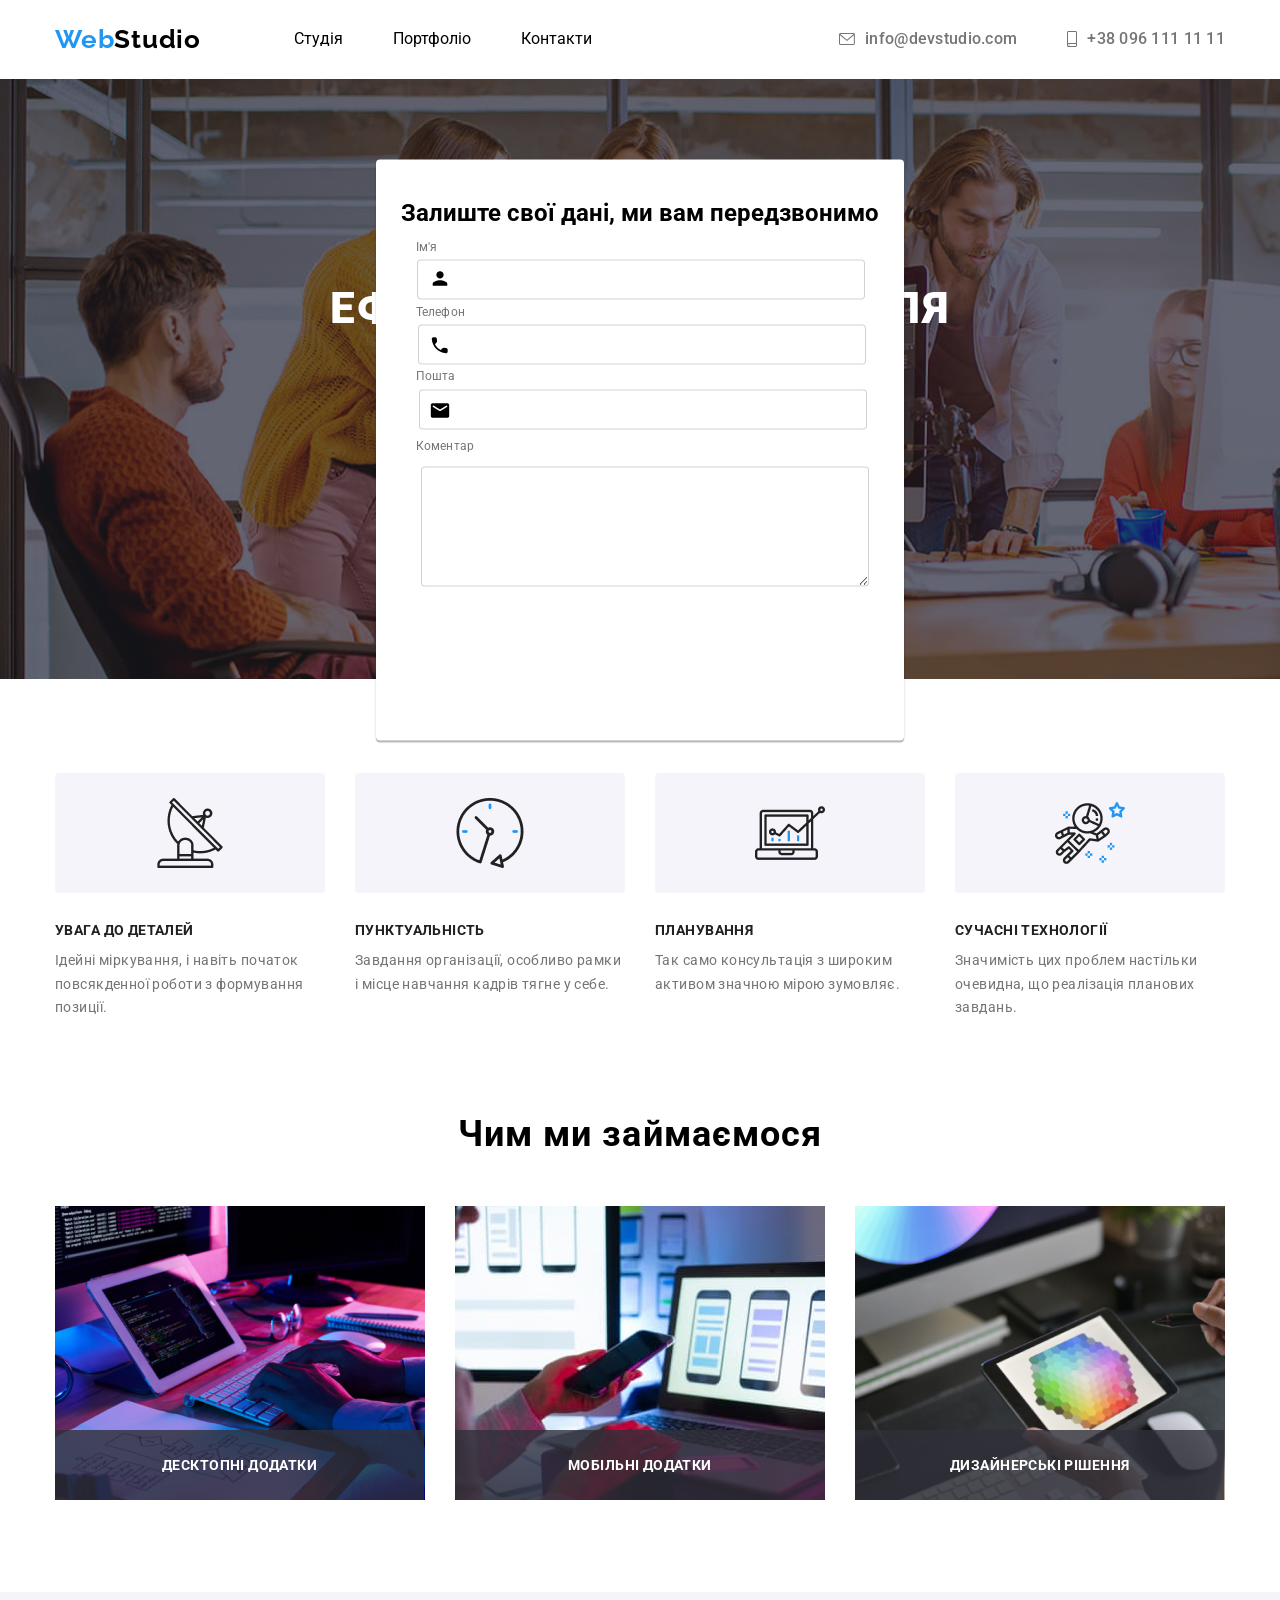
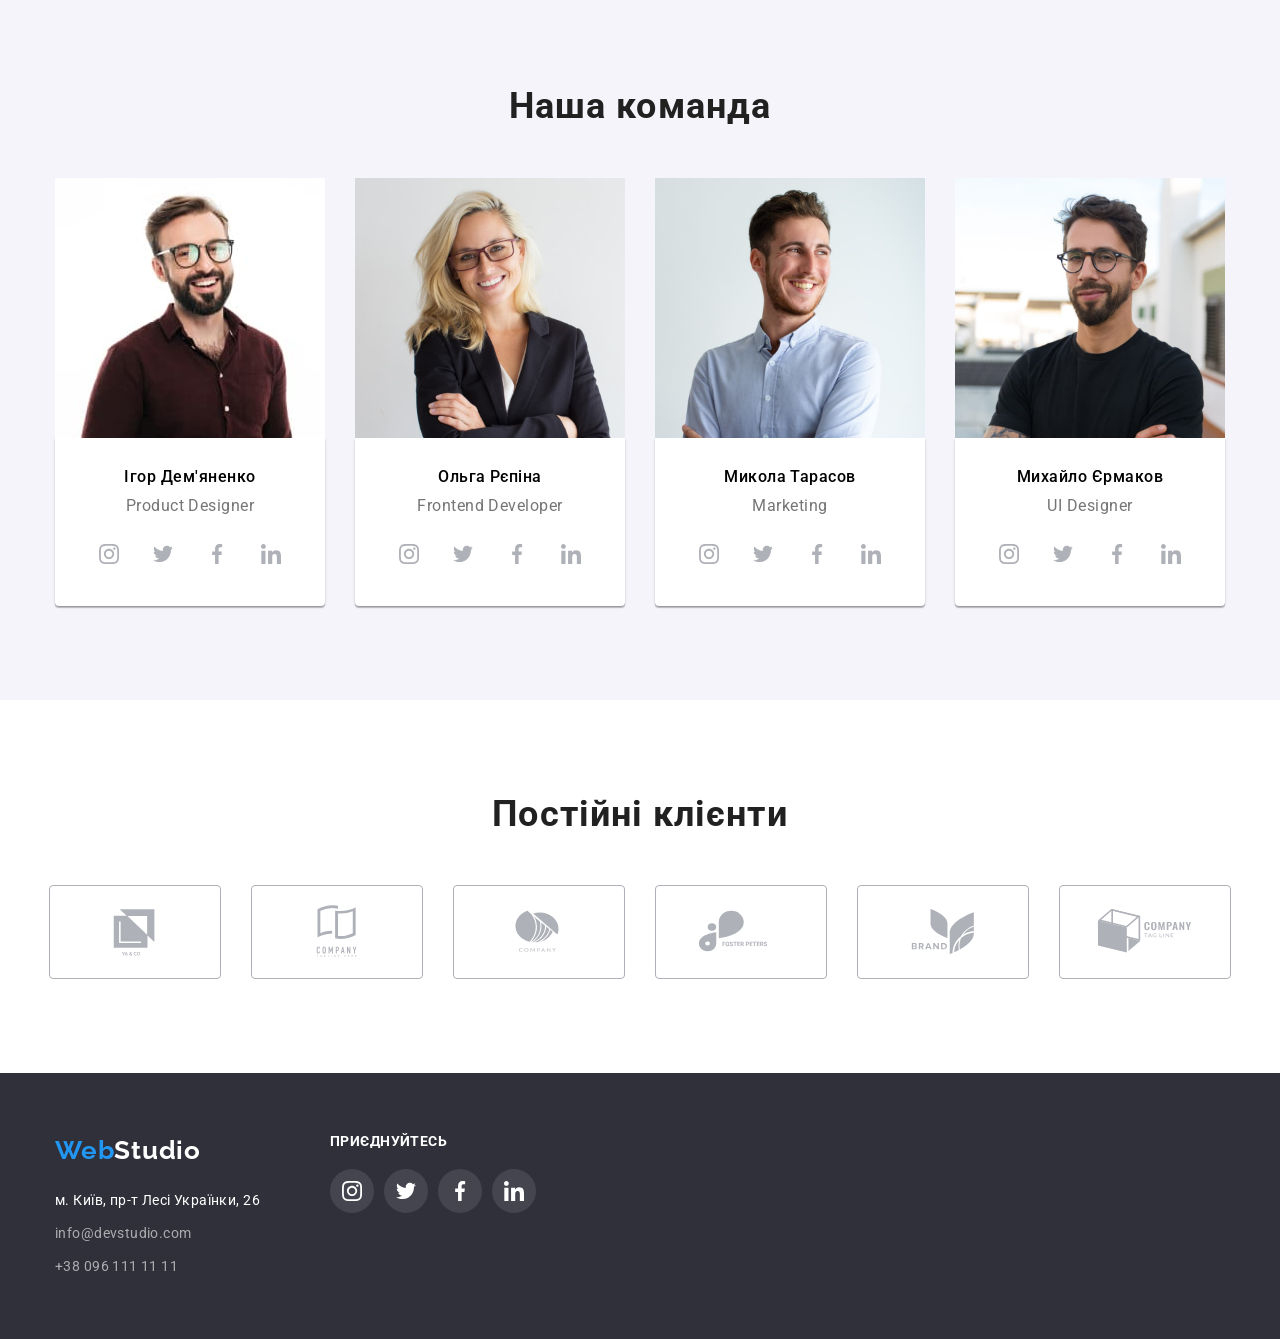
==== index.html @ 0cfa8d3b "321" ====
<!DOCTYPE html>
<html lang="en">
<head>
  <meta charset="UTF-8">
  <meta name="viewport" content="width=device-width, initial-scale=1.0">
  <title>Document</title>
  <link rel="preconnect" href="https://fonts.googleapis.com">
<link rel="preconnect" href="https://fonts.gstatic.com" crossorigin>
<link href="https://fonts.googleapis.com/css2?family=Raleway:ital,wght@0,100..900;1,100..900&family=Roboto:ital,wght@0,100;0,300;0,400;0,500;0,700;0,900;1,100;1,300;1,400;1,500;1,700;1,900&display=swap" rel="stylesheet">
<link rel="stylesheet" href="https://cdnjs.cloudflare.com/ajax/libs/modern-normalize/2.0.0/modern-normalize.min.css" integrity="sha512-4xo8blKMVCiXpTaLzQSLSw3KFOVPWhm/TRtuPVc4WG6kUgjH6J03IBuG7JZPkcWMxJ5huwaBpOpnwYElP/m6wg==" crossorigin="anonymous" referrerpolicy="no-referrer" />
<link rel="stylesheet" href="./css/styles.css">
</head>
<body>
  <header class="header">
    <div class="container box">
    <a href="index.html" class="header-logo"><span class="logo-color">Web</span>Studio</a>
  <nav class="header-nav">
    <ul class="nav-list">
    <li class="nav-item"><a href="./index.html" class="nav-lank">Студія</a></li>
    <li class="nav-item"><a href="pages/portfolio.html" class="nav-lank">Портфоліо</a></li>
   <li class="nav-item"><a href="#" class="nav-lank">Контакти</a></li>
  </ul>
  </nav>
    <ul class="header-list">
      <li class="header-item"><a class="header-link" href ="mailto:info@devstudio.com" target="_blank" ><svg class="header-contact"><use href="./images/symbol-defs.svg#icon-message"></use></svg><span class="header-cont">info@devstudio.com</span></a></li>
      <li class="header-item"><a class="header-link" href="tel:+380961111111" ><svg class="header-contact"><use href="./images/symbol-defs.svg#icon-smartphone"></use></svg><span class="header-cont">+38 096 111 11 11</span></a></li>
    </ul>
  </div>
   </header>
   <main>
    <!-- секция1 -->
    <section class="hero">
      <div class="container">
        <h1 class="hero-title">EФЕКТИВНЕ РІШЕННЯ ДЛЯ ВАШОГО БІЗНЕСУ</h1>
        <button type="button" class="hero-btm">Замовити послугу</button>
      </div>
      </section>
      <!-- секция2 -->
  <section class="advantages">
    <div class="container sem">
    <ul class="advantages-list">
      <li class="advantages-item">
        <h2 class="advantages-title">УВАГА ДО ДЕТАЛЕЙ</h3>
        <p class="advantages-desk">Ідейні міркування, і навіть початок повсякденної роботи з формування позиції.</p>
      </li>
      <li class="advantages-item">
        <h2 class="advantages-title" >ПУНКТУАЛЬНІСТЬ</h3>
        <p class="advantages-desk">Завдання організації, особливо рамки і місце навчання кадрів тягне у себе.</p>
      </li> 
      <li class="advantages-item">
      <h2 class="advantages-title">ПЛАНУВАННЯ</h3>
       <p class="advantages-desk">Так само консультація з широким активом значною мірою зумовляє.</p>
      </li>
      <li class="advantages-item">
        <h2 class="advantages-title">СУЧАСНІ ТЕХНОЛОГІЇ</h3>
        <p class="advantages-desk">Значимість цих проблем настільки очевидна, що реалізація планових завдань.</p>
      </li>
    </ul>
  </div>
  </section>
  <!-- секция3 -->
  <section class="work">
    <div class="container">
        <h2 class="work-tittle">Чим ми займаємося</h2>
        <ul class="work-list">
      <li class="work-item"><img src="images/tablet.jpg" alt="ноутбук" class="work-img" width="370" height="294"><a href="#" class="work-position">Десктопні додатки</a></li>
      <li class="work-item"><img src="images/imgphone.jpg" alt="телефон" class="work-img"  width="370" height="294"><a href="#" class="work-posit">Мобільні додатки</a></li>
      <li class="work-item"><img src="images/painttablet.jpg" alt="планшет" class="work-img" width="370" height="294"><a href="#" class="work-pos">Дизайнерські рішення</a></li>
    </ul>
    <!-- <ul class="work-position-item">
      <li class="work-position">Десктопні додатки</li>
      <li class="work-posit">Мобільні додатки</li>
      <li class="work-pos">Десктопні додатки</li>
    </ul> -->
  </div>
  </section>
  <!-- секция4 -->
  <section class="team">
    <div class="container">
    <h2 class="team-title">Наша команда</h2>
    <ul class="team-list">
    <li class="team-item">
    <img src="./images/imgigor.jpg" alt="igor" class="team-img" />
    <div class="team-box">
    <h3 class="team-caption">Ігор Дем'яненко</h3>
    <p class="team-desk">Product Designer</p>
    <ul class="team-contacts">
      <li><a href="#" class="team-link"><svg class="team-svg"><use href="./images/symbol-defs.svg#icon-instagram"></use></svg></a></li>
      <li><a href="#" class="team-link"><svg class="team-svg"><use href="./images/symbol-defs.svg#icon-twitter"></use></svg></a></li>
      <li><a href="#" class="team-link"><svg class="team-svg"><use href="./images/symbol-defs.svg#icon-facebook"></use></svg></a></li>
      <li><a href="#" class="team-link"><svg class="team-svg"><use href="./images/symbol-defs.svg#icon-insta"></use></svg></a></li>
    </ul>
  </div>
    </li>
    <li class="team-item">
    <img src="./images/imgolga.jpg" alt="olga" class="team-img" />
    <div class="team-box">
    <h3 class="team-caption">Ольга Рєпіна</h3>
    <p class="team-desk">Frontend Developer</p>
    <ul class="team-contacts">
      <li><a href="#" class="team-link"><svg class="team-svg"><use href="./images/symbol-defs.svg#icon-instagram"></use></svg></a></li>
      <li><a href="#" class="team-link"><svg class="team-svg"><use href="./images/symbol-defs.svg#icon-twitter"></use></svg></a></li>
      <li><a href="#" class="team-link"><svg class="team-svg"><use href="./images/symbol-defs.svg#icon-facebook"></use></svg></a></li>
      <li><a href="#" class="team-link"><svg class="team-svg"><use href="./images/symbol-defs.svg#icon-insta"></use></svg></a></li>
    </ul>
  </div>
    </li>
    <li class="team-item">
    <img src="./images/imgmykola.jpg" alt="mykola" class="team-img"/>
    <div class="team-box">
    <h3 class="team-caption">Микола Тарасов</h3>
    <p class="team-desk">Marketing</p>
    <ul class="team-contacts">
      <li><a href="#" class="team-link"><svg class="team-svg"><use href="./images/symbol-defs.svg#icon-instagram"></use></svg></a></li>
      <li><a href="#" class="team-link"><svg class="team-svg"><use href="./images/symbol-defs.svg#icon-twitter"></use></svg></a></li>
      <li><a href="#" class="team-link"><svg class="team-svg"><use href="./images/symbol-defs.svg#icon-facebook"></use></svg></a></li>
      <li><a href="#" class="team-link"><svg class="team-svg"><use href="./images/symbol-defs.svg#icon-insta"></use></svg></a></li>
    </ul>
  </div>
    </li>
    <li class="team-item">
    <img src="./images/imgmykhailo.jpg" alt="mykhailo" class="team-img" />
    <div class="team-box">
    <h3 class="team-caption">Михайло Єрмаков</h3>
    <p class="team-desk">UI Designer</p>
    <ul class="team-contacts">
      <li><a href="#" class="team-link"><svg class="team-svg"><use href="./images/symbol-defs.svg#icon-instagram"></use></svg></a></li>
      <li><a href="#" class="team-link"><svg class="team-svg"><use href="./images/symbol-defs.svg#icon-twitter"></use></svg></a></li>
      <li><a href="#" class="team-link"><svg class="team-svg"><use href="./images/symbol-defs.svg#icon-facebook"></use></svg></a></li>
      <li><a href="#" class="team-link"><svg class="team-svg"><use href="./images/symbol-defs.svg#icon-insta"></use></svg></a></li>
    </ul>
  </div>
    </li>
    </ul>
  </div>
    </section>
    <section>
      <h1 class="ger-tittle">Постійні клієнти</h1>
      <ul class="ger-list">
        <li><a href="#" class="client-link"><svg class="ger-svg"><use href="./images/symbol-defs.svg#icon-kolor"></use></svg></a></li>
        <li><a href="#" class="client-link"><svg class="ger-svg"><use href="./images/symbol-defs.svg#icon-compa"></use></svg></a></li>
        <li><a href="#" class="client-link"><svg class="ger-svg"><use href="./images/symbol-defs.svg#icon-andcomp"></use></svg></a></li>
        <li><a href="#" class="client-link"><svg class="ger-svg"><use href="./images/symbol-defs.svg#icon-foster"></use></svg></a></li>
        <li><a href="#" class="client-link"><svg class="ger-svg"><use href="./images/symbol-defs.svg#icon-brand"></use></svg></a></li>
        <li><a href="#" class="client-link"><svg class="ger-svg"><use href="./images/symbol-defs.svg#icon-company"></use></svg></a></li>
      </ul>
    </section>
    </main>
   <footer class="footer">
    <div class="container footer-box">
      <div>
    <a href="./index.html" class="footer-logo"><span class="footer-color">Web</span>Studio</a> 
    <address class="footer-adress"> 
      <a href="https://maps.app.goo.gl/XQ4xPq9R4A69TqVU6" target="_blank" class="adress-link">м. Київ, пр-т Лесі Українки, 26</a> 
      <ul class="footer-list">
        <li class="footer-item">
          <a href="mailto:info@devstudio.com" class="footer-link">info@devstudio.com</a>
        </li>
        <li class="footer-item"><a href="tel:+380961111111" class="footer-link">+38 096 111 11 11</a></li>
      </ul>
    </address>
    </div>
    <div>
      <h2 class="footer-tittle">приєднуйтесь</h2>
      <ul class="footer-spes">
        <li><a href="#" class="footer-li"><svg class="footer-svg"><use href="./images/symbol-defs.svg#icon-instagram"></use></svg></a></li>
        <li><a href="#" class="footer-li"><svg class="footer-svg"><use href="./images/symbol-defs.svg#icon-twitter"></use></svg></a></li>
        <li><a href="#" class="footer-li"><svg class="footer-svg"><use href="./images/symbol-defs.svg#icon-facebook"></use></svg></a></li>
        <li><a href="#" class="footer-li"><svg class="footer-svg"><use href="./images/symbol-defs.svg#icon-insta"></use></svg></a></li>
      </ul>
    </div>
  </div>
  </footer>
  <div class="backdrop">
<div class="modal">
  <h2 class="modal-title">Залиште свої дані, ми вам передзвонимо</h2>
  <form class="modal-form">
    <div class="modal-box">
      <label class="modal-label">Ім'я
        <input class="modal-input" type="text" required minlength="3" maxlength="20">
      </label>
      <svg class="modal-svg" width="22" height="22"><use href="./images/symbol-defs.svg#icon-person"></use></svg>
      <label class="modal-label-two">Телефон
        <input class="modal-input-two" type="number" required minlength="3" maxlength="20">
      </label>
      <svg class="modal-svg-two" width="22" height="22"><use href="./images/symbol-defs.svg#icon-phone"></use></svg>
      <label class="modal-label-three">Пошта
        <input class="modal-input-three" type="email" required minlength="3" maxlength="20">
      </label>
      <svg class="modal-svg-three" width="22" height="22"><use href="./images/symbol-defs.svg#icon-email"></use></svg>
      <label class="model-label-fort">Коментар
        <textarea name="Коментар" class="model-com"></textarea>
      </label>
    </div>
  </form>
</div>
  </div>
  <script src="./js/modal.js"></script>
</body>
</html>
---- css/styles.css ----
:root {
    --accent-color:#2196F3 ;
    --text-color:#212121;
    --description-color:#757575;
    --main-background-color:#FFF;
    --color-scheme: rgba(255, 255, 255, 0.60);
    --logo-color:#000;
    --footer-bcg:#2F303A;
    --bcgwhite:#F5F4FA;
}

*,
*::after,
*::before {
    box-sizing: border-box;
}

ul {
    list-style: none;
    margin: 0;
    padding: 0;
}

a {
    text-decoration: none;
}


img {
    display: block;
}

h1,h2,h3,p {
    margin: 0;
    padding: 0;
}
 
.box{
    display: flex;
    align-items: center;
}


body {
    font-family:"Roboto" ;
}

.container {
    width: 1200px;
    margin-left: auto;
    margin-right: auto;
    padding-left: 15px;
    padding-right: 15px;
}

.header {
    padding-top: 24px;
    padding-bottom: 25px;
}


.header-logo {
    color:var(--logo-color);
font-family: "Raleway";
font-size: 26px;
font-style: normal;
font-weight: 700;
line-height: normal;
letter-spacing: 0.78px;
margin-right: 93px;
}

.header {
    background-color: var(--main-background-color);
}

.logo-color {
    color:var(--accent-color);

    font-family: "Raleway";
    font-size: 26px;
    font-weight: 700;
    line-height: normal;
    letter-spacing: 0.78px;
}


.nav-link {
    color:var(--text-color);
    font-size: 14px;
    font-weight: 500;
    line-height: 1.14;
    letter-spacing: 0.28px; 
}
.header-number {
    color: var(--description-color);
}

.header-list {
    display: flex;
    gap: 50px;
    align-items: center;
}

.header-link {
    gap: 10px;
    display: flex;
    align-items: center;
}

.header-link:hover {
    .header-contact {
        fill: var(--accent-color);
    }
    .header-cont {
        color: var(--accent-color);
    }
}


.header-contact {
    fill: var(--description-color);
    width: 16px;
    height: 12px;
}

.header-item:nth-child(2) .header-contact {
    width: 10px;
    height: 16px;
}

.header-nav {
    margin-right: auto;
}

.header-cont {
color: var(--description-color);
font-style: 14px;
font-weight: 500;
line-height: 1.14px;
letter-spacing: 0.28px;
}

.header-cont:hover {
    fill: #2196F3;
    
}




.nav-lank:hover {
    color: var(--accent-color);
    }


    .hero {
        padding-top: 200px;
        padding-bottom: 200px;
        text-align: center;
         background-image: linear-gradient( rgba(47, 48, 58, 0.40), rgba(47, 48, 58, 0.40)), url(../images/fons.jpg.jpg);
         background-repeat: no-repeat;
         background-size: cover;
      }

.hero-title {
    color:var(--main-background-color);
font-size: 44px;
font-weight: 900;
line-height: 1.36; /* 136.364% */
letter-spacing: 2.64px;
text-transform: uppercase;
width: 644px;
margin-bottom: 30px;
margin-left: auto;
margin-right: auto;
}


.hero-btm {
color:var(--main-background-color);
font-size: 16px;
font-weight: 700;
line-height: 30px; /* 187.5% */
letter-spacing: 0.96px;
flex-shrink: 0;
border-radius: 6px;
background: var(--accent-color);
box-shadow: 0px 4px 4px 0px rgba(0, 0, 0, 0.15);
margin-left: auto;
margin-right: auto;
padding-left: 32px;
padding-top: 10px;
padding-bottom: 10px;
padding-right: 32px;
border: none;
}


.advantages {
    padding-top: 94px;
}

.advantages-item::before {
    content:"" ;
    display: block;
    width: 270px;
    height: 120px;
    border-radius: 4px;
    background-color: var(--bcgwhite);
    background-image: url(../images/vector.png);
    background-repeat: no-repeat;
    background-position: center;
    margin-bottom: 30px;
}

.advantages-item:nth-child(2)::before {
    background-image: url(../images/clock.png);
}

.advantages-item:nth-child(3)::before {
    background-image: url(../images/diagram.png);
}

.advantages-item:nth-child(4)::before {
background-image: url(../images/astronaut.png);
}

.advantages-list {
    display: flex;
    gap: 30px;
}

.nav-list {
    display: flex;
    gap: 50px;
}

.nav-lank {
    color: var(--logo-color);
}

.advantages-title {
    color:var(--text-color);
font-size: 14px;
font-weight: 700;
line-height: 1.14;
letter-spacing: 0.42px;
text-transform: uppercase;
}

.advantages-desk {
    color:var(--description-color);
font-size: 14px;
font-weight: 400;
line-height: 1.71; 
letter-spacing: 0.42px;
margin-top: 10px;
}

.work {
    background-color: var(--main-background-color);
    padding-top: 94px;
    padding-bottom: 92px;
}




.work-position {
background-image: url(../images/bckg.png);
color: #FFF;
text-align: center;
font-size: 14px;
font-weight: 700;
line-height: normal;
letter-spacing: 0.42px;
text-transform: uppercase;
position: absolute;
padding: 27px 107px;
top: 1430px;
}


.work-posit {
background-image: url(../images/bckg.png);
color: #FFF;
text-align: center;
font-size: 14px;
font-weight: 700;
line-height: normal;
letter-spacing: 0.42px;
text-transform: uppercase;
position: absolute;
padding: 27px 113px;
top: 1430px;
}

.work-pos {
background-image: url(../images/bckg.png);
color: #FFF;
text-align: center;
font-size: 14px;
font-weight: 700;
line-height: normal;
letter-spacing: 0.42px;
text-transform: uppercase;
position: absolute;
padding: 27px 95px;
top: 1430px;
}


.work-list {
    display: flex;
    gap: 30px;
}

.work-tittle {
    color: var(--logo-color);
text-align: center;
font-size: 36px;
font-weight: 700;
line-height: 1.16;
letter-spacing: 1.08px;
margin-bottom: 50px;
}

.team {
    background-color: var(--bcgwhite);
    padding-top: 94px;
    padding-bottom: 94px;
}

.team-list {
    display: flex;
    gap: 30px;
}

.team-title {
    color:var(--text-color);
text-align: center;
font-size: 36px;
font-weight: 700;
line-height: 1.16;
letter-spacing: 1.08px;
margin-bottom: 50px;
}

.team-box {
    padding-top: 30px;
    padding-bottom: 30px;
    background-color: var(--main-background-color);
    border-radius: 0px 0px 4px 4px;
    box-shadow: 0px 1px 3px 0px rgba(0, 0, 0, 0.12), 0px 1px 1px 0px rgba(0, 0, 0, 0.14), 0px 2px 1px 0px rgba(0, 0, 0, 0.20);
}

.team-img {
    width: 270px;
}

.team-caption {
    color: var(--logo-color);
text-align: center;
font-size: 16px;
font-weight: 500;
line-height: 1.18;
letter-spacing: 0.48px;
margin-bottom: 10px;
}

.team-desk {
    color: var(--description-color);
text-align: center;
font-size: 16px;
font-weight: 400;
line-height: 1.18;
letter-spacing: 0.48px;
}


.team-svg {
    width: 20px;
    height: 20px;
    fill: 
    #AFB1B8;
}



.team-contacts {
    justify-content: center;
    display: flex;
    gap: 10px;
  margin-top: 16px;
}

.team-link:hover {
    background-color: var(--accent-color);
    .team-svg {
        fill: var(--main-background-color);
    }
}

.team-link {
    width: 44px;
    height: 44px;
    padding: 12px;
    border-radius: 50%;
    display: flex;
    justify-content: center;
    align-items: center;
}



.ger-tittle {
    color: #212121;
text-align: center;
font-size: 36px;
font-weight: 700;
letter-spacing: 1.08px;
margin-top: 94px;
}


.ger-svg {
width: 106px;
height: 60px;
fill: 
#AFB1B8;
}

.client-link {
    padding: 16px 32px;
    border-radius: 4px;
    border: 1px solid #AFB1B8;
    display: flex;
    justify-content: center;
    align-items: center;
}

.client-link:hover {
    border-color: var(--accent-color);
    .ger-svg {
        fill: var(--accent-color);
    }
}

.ger-list {
    display: flex;
    justify-content: center;
    gap: 30px;
    margin-bottom: 94px;
    margin-top: 50px;
}



.footer {
    background-color: var(--footer-bcg);
    padding-top: 60px;
    padding-bottom: 60px;
}

.footer-list {
    margin-top: 9px;
    display: flex;
    flex-direction: column;
    gap: 9px;
}

.footer-logo {
    color:var(--main-background-color);
    font-family: "Raleway";
    font-size: 26px;
    font-weight: 700;
    line-height: 1.38;
    letter-spacing: 0.78px;
}
.footer-color {
    color: var(--accent-color);
font-family: "Raleway";
font-size: 26px;
font-weight: 700;
line-height: 1.38;
letter-spacing: 0.78px;
}

.footer-adress {
    margin-top: 20px;
    font-style: normal;
}

.adress-link {
    color:var(--main-background-color);
font-size: 14px;
font-weight: 400;
line-height: 1.71; /* 171.429% */
letter-spacing: 0.42px;
}


.footer-link {
    color: var(--color-scheme);
font-size: 14px;
font-weight: 400;
line-height: 1.71; /* 171.429% */
letter-spacing: 0.42px;
}

.footer-box {
    display: flex;
    gap: 70px;
}


.footer-tittle {
    color: #FFF;
    font-size: 14px;
    font-weight: 700;
    line-height: normal;
    letter-spacing: 0.42px;
    text-transform: uppercase;
    }
    
    .footer-spes {
        display: flex;
        gap: 10px;
        margin-top: 20px;
    }
    
    .footer-li {
        padding: 12px;
        background-color: rgba(255, 255, 255, 0.10);
        border-radius: 50%;
        justify-content: center;
        display: flex;
        align-items: center;
    }
    
    .footer-li:hover {
        background-color: var(--accent-color);
    }
    
    .footer-svg {
    width: 20px;
    height: 20px;
    fill: var(--main-background-color);
    }


.backdrop {
position: fixed;
  top: 0;
  left: 0;
  width: 100%;
  height: 100%;
}

.modal {
width: 528px;
height: 581px;
border-radius: 4px;
background: #FFF;
box-shadow: 0px 1px 3px 0px rgba(0, 0, 0, 0.12), 0px 1px 1px 0px rgba(0, 0, 0, 0.14), 0px 2px 1px 0px rgba(0, 0, 0, 0.20);
position: absolute;
  top: 50%;
  left: 50%;
  transform: translate(-50%, -50%);
}

.modal-title {
    margin-top: 40px;
    text-align: center;
}

.modal-label {
color: #757575;
font-size: 12px;
font-style: normal;
font-weight: 400;
line-height: normal;
letter-spacing: 0.12px;
display: flex;
padding-top: 12px;
padding-left: 40px;
}

.modal-input {
border-radius: 4px;
border: 1px solid rgba(33, 33, 33, 0.20);
width: 448px;
height: 40px;
position: relative;
top: 20px;
right: 20px;
padding-left: 42px;
}

.modal-svg {
    position: absolute;
    left: 53px;
    top: 108px;
}

.modal-label-two {
    color: #757575;
    font-size: 12px;
    font-style: normal;
    font-weight: 400;
    line-height: normal;
    letter-spacing: 0.12px;
    display: flex;
    padding-top: 25px;
    padding-left: 40px;
    }

    .modal-input-two {
        border-radius: 4px;
        border: 1px solid rgba(33, 33, 33, 0.20);
        width: 448px;
        height: 40px;
        position: absolute;
        top: 165px;
        right: 38px;
        padding-left: 40px;
        }

        .modal-svg-two {
            position: absolute;
            left: 53px;
            top: 175px;
        }


        .modal-label-three {
            color: #757575;
            font-size: 12px;
            font-style: normal;
            font-weight: 400;
            line-height: normal;
            letter-spacing: 0.12px;
            display: flex;
            padding-top: 50px;
            padding-left: 40px;
            }
        
            .modal-input-three {
                border-radius: 4px;
                border: 1px solid rgba(33, 33, 33, 0.20);
                width: 448px;
                height: 40px;
                position: absolute;
                top: 230px;
                right: 37px;
                padding-left: 40px;
                }
        
                .modal-svg-three {
                    position: absolute;
                    left: 53px;
                    top: 240px;
                }

                .model-label-fort {
                    color: #757575;
                    font-size: 12px;
                    font-weight: 400;
                    line-height: normal;
                    letter-spacing: 0.12px;
                    position: absolute;
                    top: 279px;
                    left: 40px;
                }

                .model-com {
                    border-radius: 4px;
                     border: 1px solid rgba(33, 33, 33, 0.20);
                     width: 448px;
                     height: 120px;
                     position: absolute;
                     left: 5px;
                     top: 28px;
                }
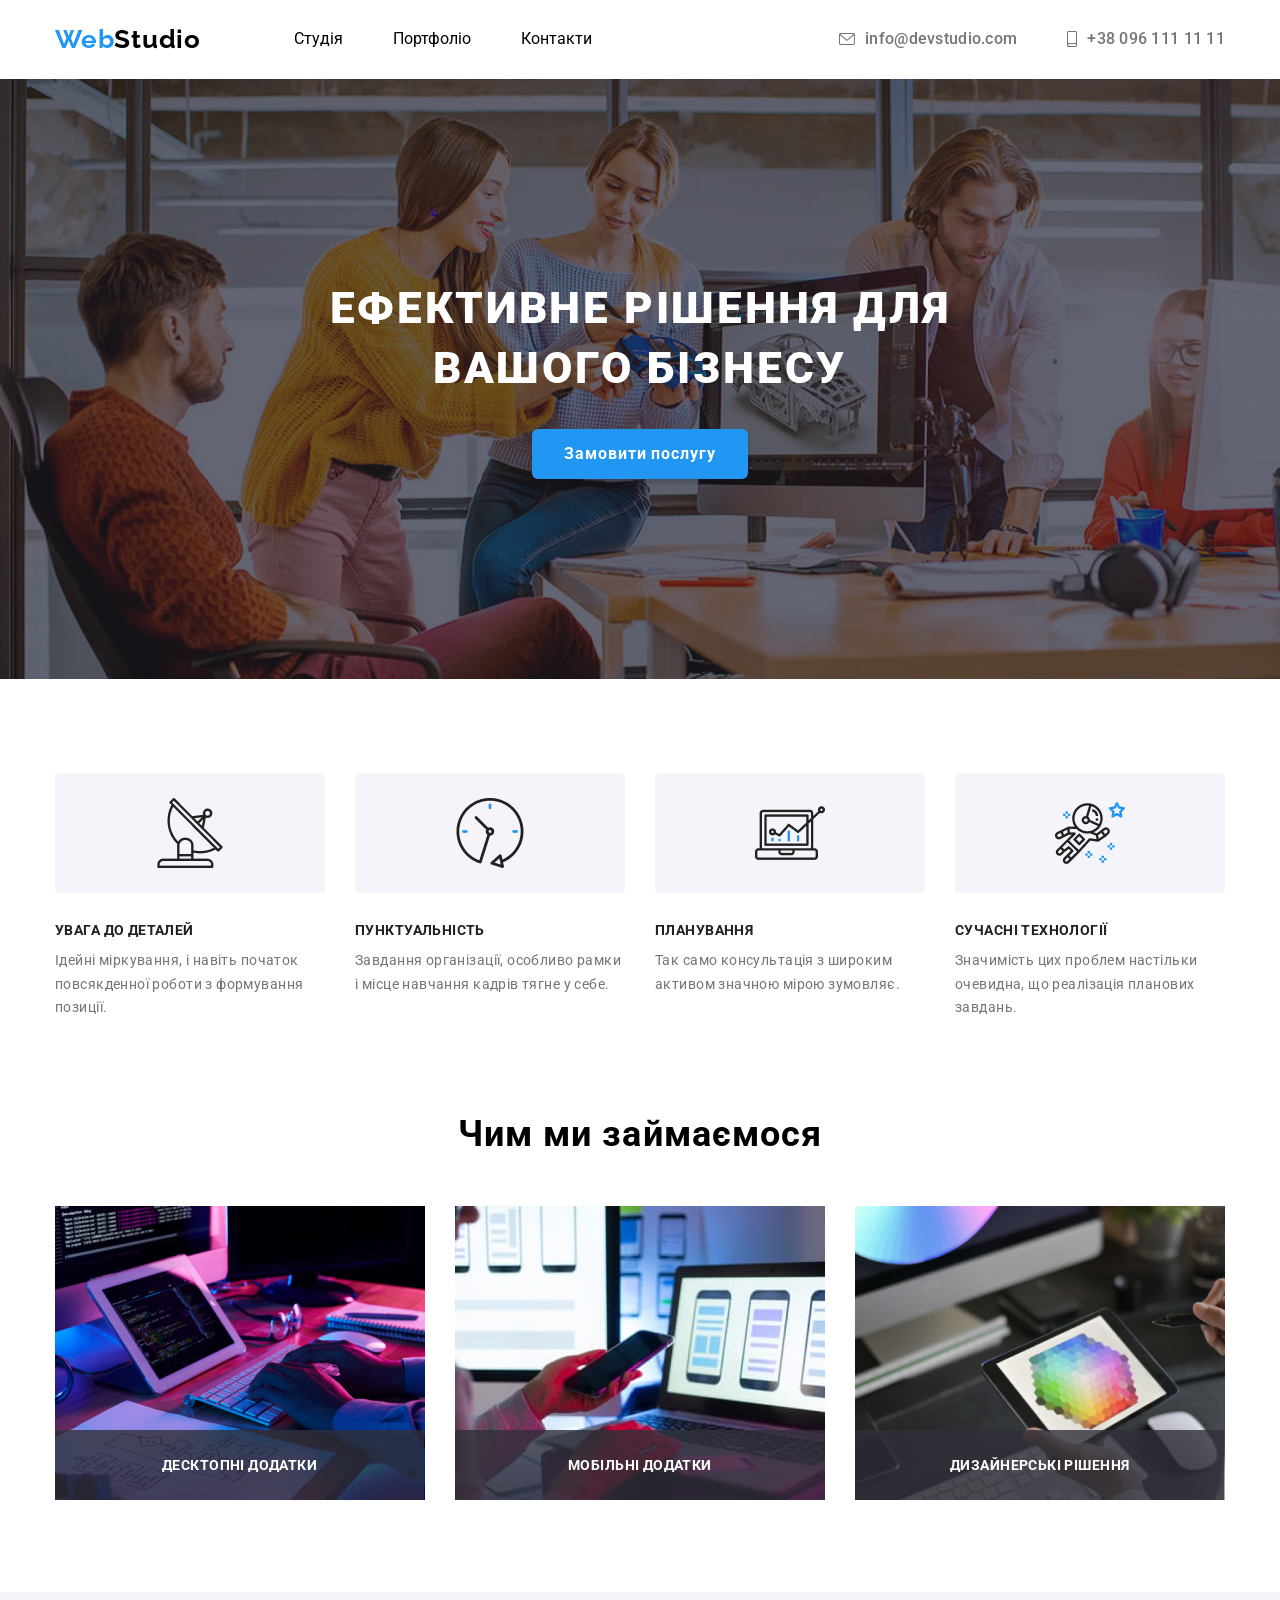
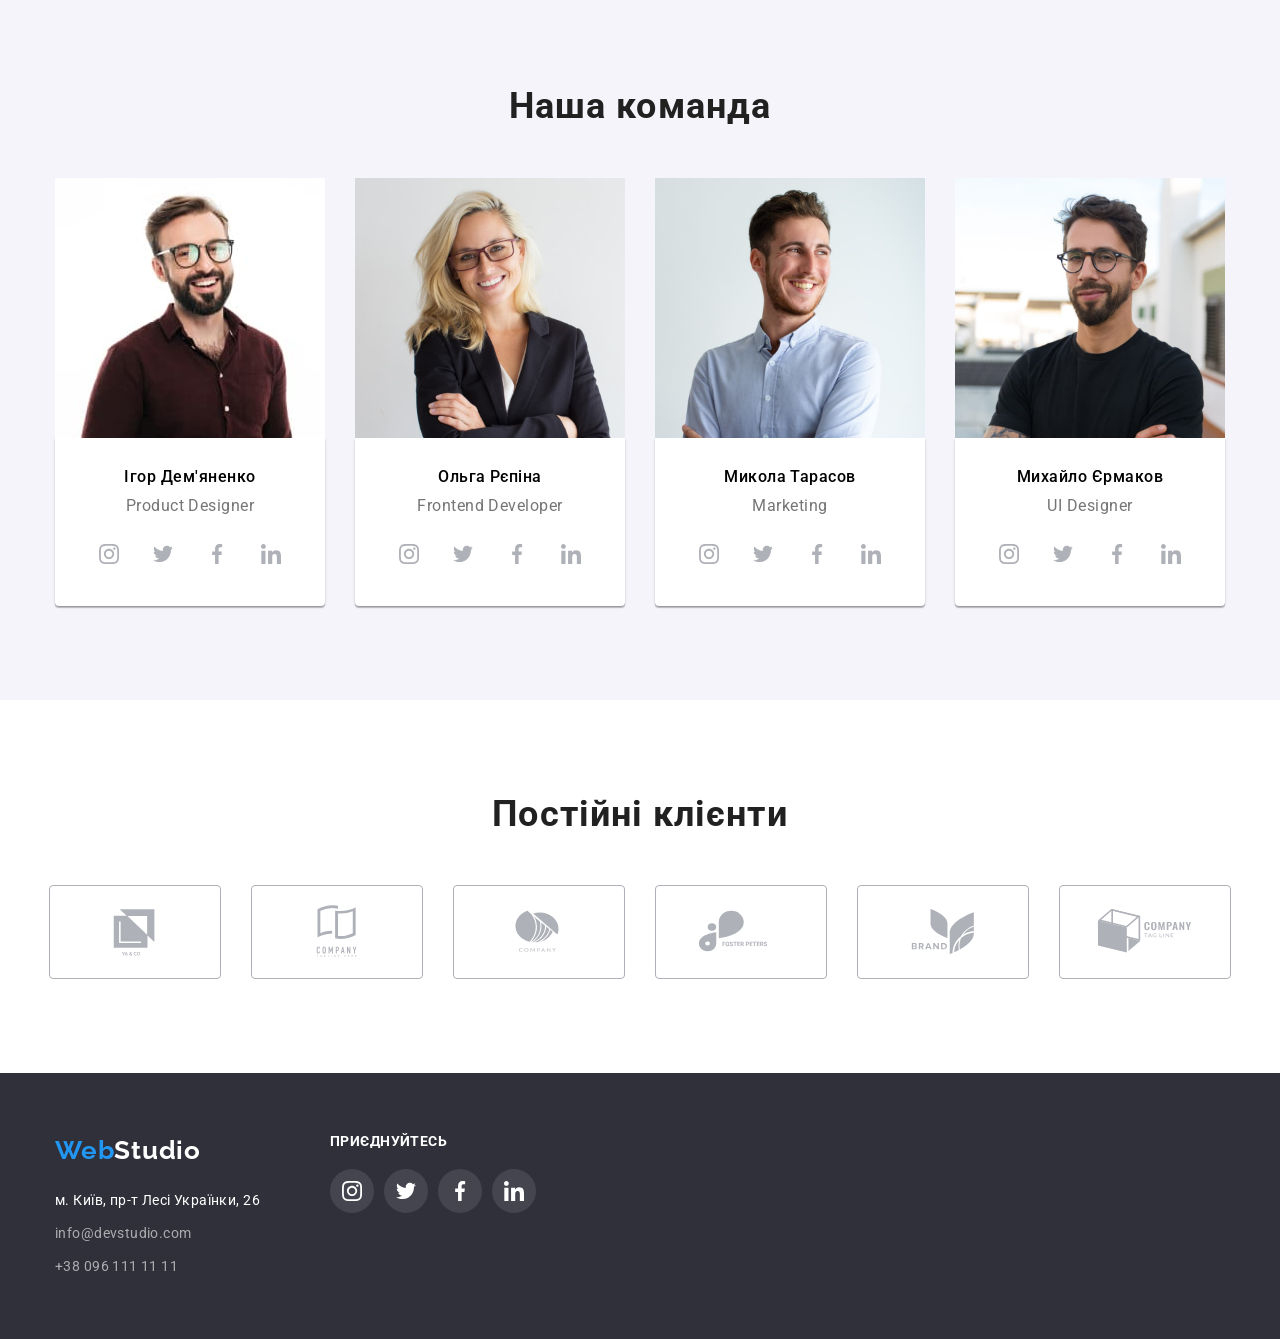
==== commit 0aa56d4b: "321" ====
--- a/index.html
+++ b/index.html
@@ -171,7 +171,7 @@
     </div>
   </div>
   </footer>
-  <div class="backdrop">
+  <!-- <div class="backdrop">
 <div class="modal">
   <h2 class="modal-title">Залиште свої дані, ми вам передзвонимо</h2>
   <form class="modal-form">
@@ -195,6 +195,6 @@
   </form>
 </div>
   </div>
-  <script src="./js/modal.js"></script>
+  <script src="./js/modal.js"></script> -->
 </body>
 </html>
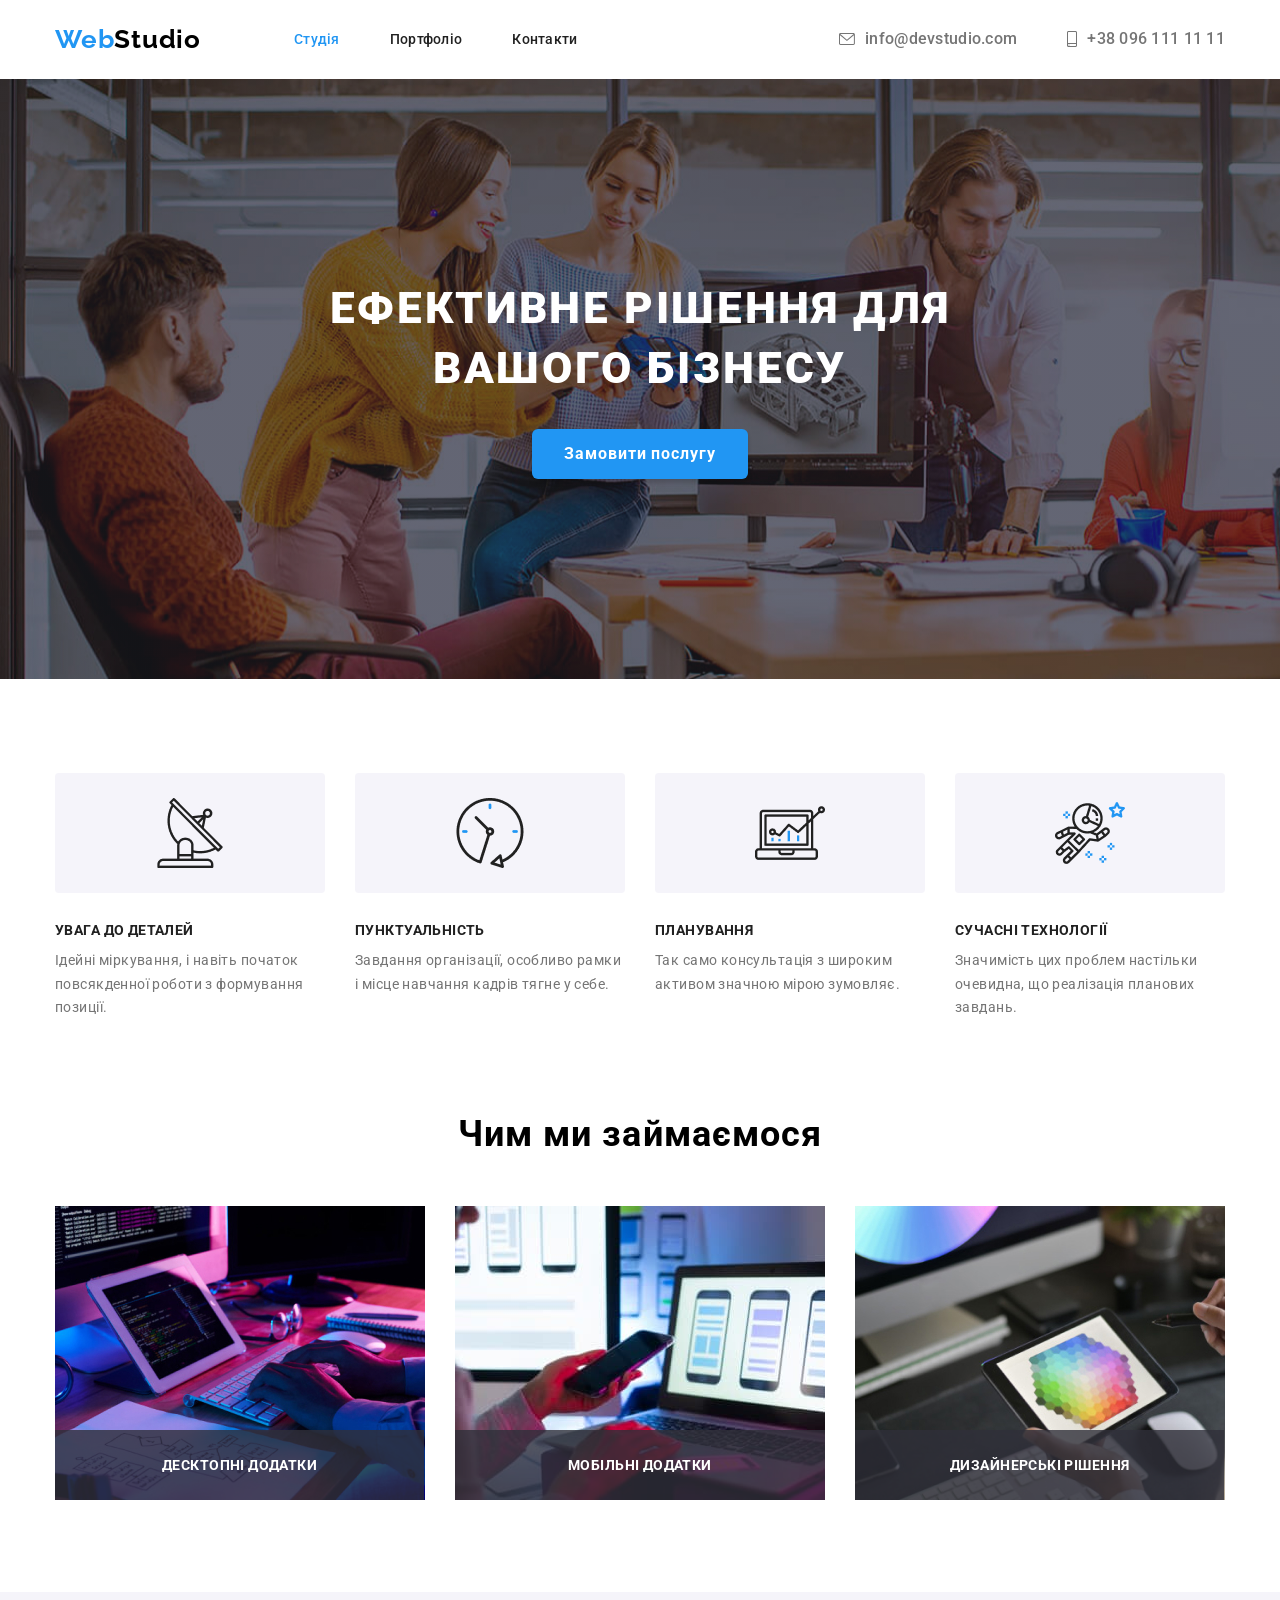
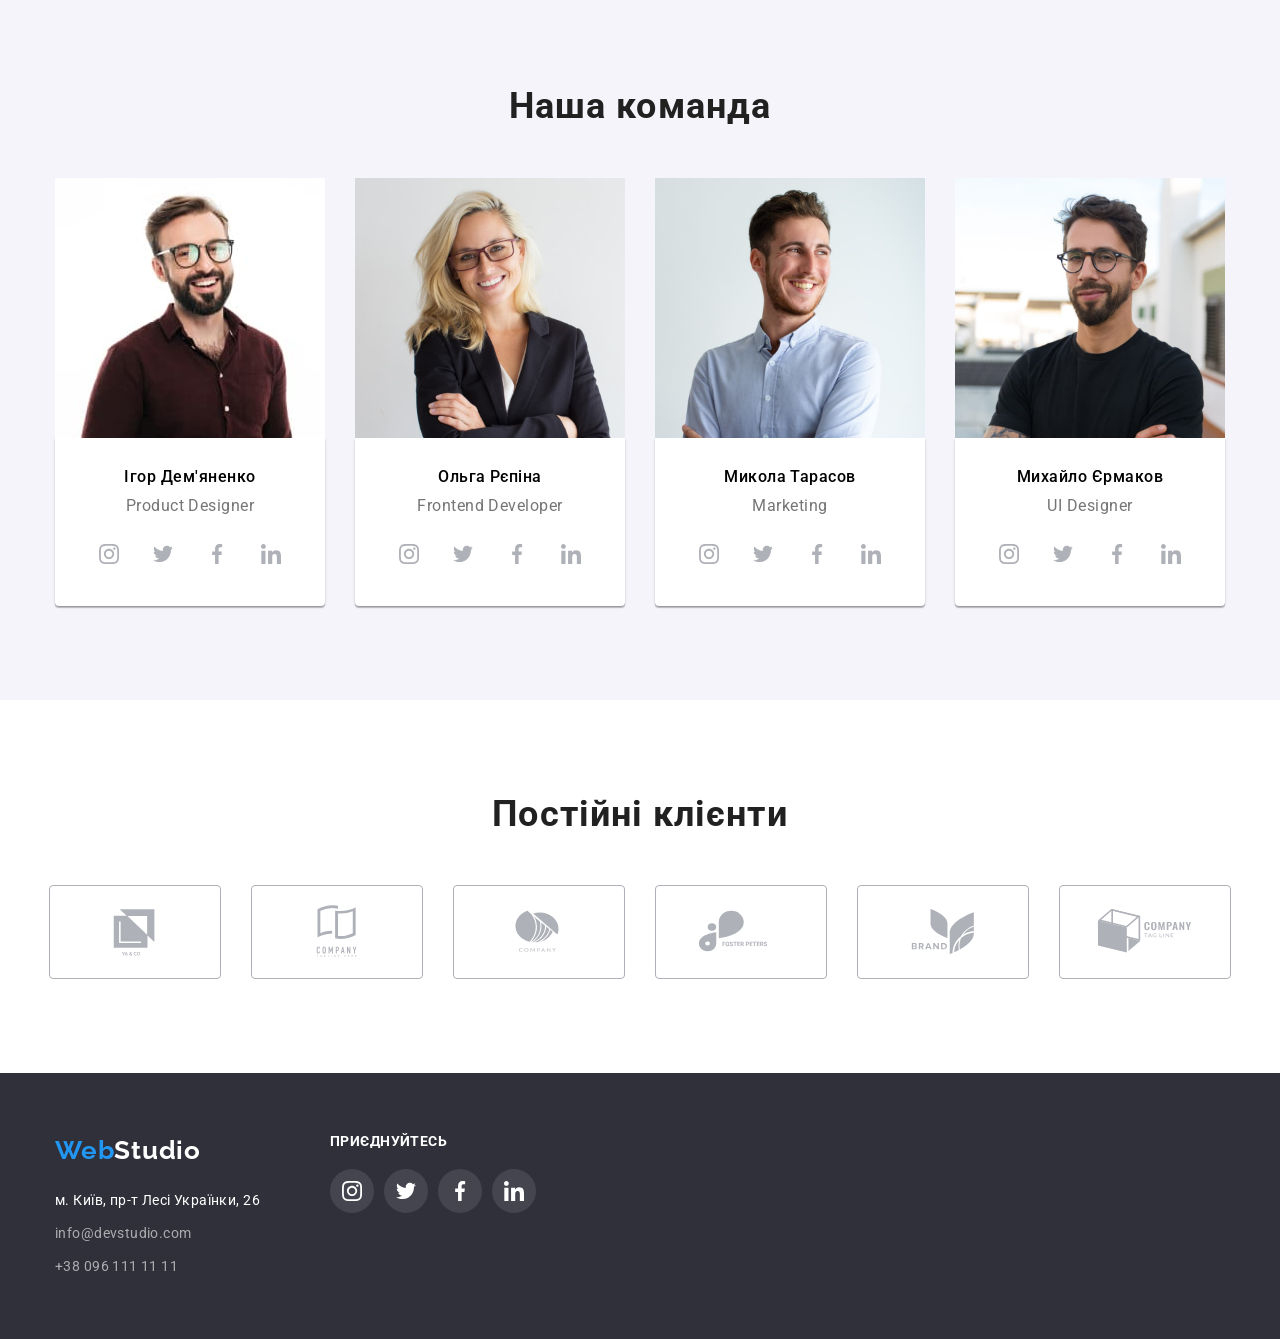
==== commit d7047599: "3112" ====
--- a/index.html
+++ b/index.html
@@ -13,11 +13,11 @@
 <body>
   <header class="header">
     <div class="container box">
-    <a href="index.html" class="header-logo"><span class="logo-color">Web</span>Studio</a>
+    <a href="./index.html" class="header-logo"><span class="logo-color">Web</span>Studio</a>
   <nav class="header-nav">
     <ul class="nav-list">
-    <li class="nav-item"><a href="./index.html" class="nav-lank">Студія</a></li>
-    <li class="nav-item"><a href="pages/portfolio.html" class="nav-lank">Портфоліо</a></li>
+    <li class="nav-item"><a href="./index.html" class="nav-lank active">Студія</a></li>
+    <li class="nav-item"><a href="./pages/portfolio.html" class="nav-lank">Портфоліо</a></li>
    <li class="nav-item"><a href="#" class="nav-lank">Контакти</a></li>
   </ul>
   </nav>
@@ -32,7 +32,7 @@
     <section class="hero">
       <div class="container">
         <h1 class="hero-title">EФЕКТИВНЕ РІШЕННЯ ДЛЯ ВАШОГО БІЗНЕСУ</h1>
-        <button type="button" class="hero-btm">Замовити послугу</button>
+        <button type="button" data-modal-open class="hero-btm">Замовити послугу</button>
       </div>
       </section>
       <!-- секция2 -->
@@ -171,30 +171,47 @@
     </div>
   </div>
   </footer>
-  <!-- <div class="backdrop">
-<div class="modal">
-  <h2 class="modal-title">Залиште свої дані, ми вам передзвонимо</h2>
-  <form class="modal-form">
-    <div class="modal-box">
-      <label class="modal-label">Ім'я
-        <input class="modal-input" type="text" required minlength="3" maxlength="20">
-      </label>
-      <svg class="modal-svg" width="22" height="22"><use href="./images/symbol-defs.svg#icon-person"></use></svg>
-      <label class="modal-label-two">Телефон
-        <input class="modal-input-two" type="number" required minlength="3" maxlength="20">
-      </label>
-      <svg class="modal-svg-two" width="22" height="22"><use href="./images/symbol-defs.svg#icon-phone"></use></svg>
-      <label class="modal-label-three">Пошта
-        <input class="modal-input-three" type="email" required minlength="3" maxlength="20">
-      </label>
-      <svg class="modal-svg-three" width="22" height="22"><use href="./images/symbol-defs.svg#icon-email"></use></svg>
-      <label class="model-label-fort">Коментар
-        <textarea name="Коментар" class="model-com"></textarea>
-      </label>
-    </div>
-  </form>
-</div>
-  </div>
-  <script src="./js/modal.js"></script> -->
-</body>
-</html>
+  <div class="backdrop is-hidden" data-modal>
+    <div class="modal">
+    <button type="button" data-modal-close class="modal-close">
+      <svg class="close-icon">
+        <use href="./images/symbol-defs.svg#icon-close"></use>
+      </svg>
+    </button>
+    <h3 class="modal-tittle">Залиште свої дані, ми вам передзвонимо</h3>
+    <form class="modal-form">
+      <label class="form-label">Ім'я
+        <input type="text" required class="form-input">
+        <svg class="input-icon">
+          <use href="./images/symbol-defs.svg#icon-person"></use>
+        </svg>
+      </label>
+      <label class="form-label">Телефон
+        <input type="tel" required class="form-input">
+        <svg class="input-icon">
+          <use href="./images/symbol-defs.svg#icon-phone"></use>
+        </svg>
+      </label>
+      <label class="form-label">Пошта
+        <input type="email" required class="form-input">
+        <svg class="input-icon">
+          <use href="./images/symbol-defs.svg#icon-email"></use>
+        </svg>
+      </label>
+      <label class="form-label">Коментар
+        <textarea name="comment" placeholder="Введіть текст" class="form-comment"></textarea>
+      </label>
+      <div class="check-wrap">
+      <label class="check-box">
+        <input type="checkbox" class="check">
+        <p class="form-text">Погоджуюся з розсилкою та приймаю</p>
+      </label>
+      <a href="#" class="form-link">Умови договору</a>
+    </div>
+      <button type="submit" class="form-btn">Відправити</button>
+    </form>
+    </div>
+  </div>
+      <script src="./js/modal.js"></script> 
+    </body>
+    </html>
--- a/css/styles.css
+++ b/css/styles.css
@@ -85,13 +85,18 @@
 }
 
 
-.nav-link {
+.nav-lank {
     color:var(--text-color);
     font-size: 14px;
     font-weight: 500;
     line-height: 1.14;
     letter-spacing: 0.28px; 
 }
+
+.active {
+    color: var(--accent-color);
+}
+
 .header-number {
     color: var(--description-color);
 }
@@ -236,9 +241,9 @@
     gap: 50px;
 }
 
-.nav-lank {
+/* .nav-lank {
     color: var(--logo-color);
-}
+} */
 
 .advantages-title {
     color:var(--text-color);
@@ -550,136 +555,160 @@
     }
 
 
-.backdrop {
-position: fixed;
-  top: 0;
-  left: 0;
-  width: 100%;
-  height: 100%;
+/* ==================================================== */
+
+.backdrop{
+    position: fixed;
+    top: 0;
+    left: 0;
+    width: 100%;
+    height: 100%;
+    background: rgba(0, 0, 0, 0.20);
+    opacity: 1;
+}
+
+.is-hidden {
+    opacity: 0;
+    pointer-events: none;
 }
 
 .modal {
-width: 528px;
-height: 581px;
+    /* width: 528px;
+height: 581px; */
 border-radius: 4px;
 background: #FFF;
 box-shadow: 0px 1px 3px 0px rgba(0, 0, 0, 0.12), 0px 1px 1px 0px rgba(0, 0, 0, 0.14), 0px 2px 1px 0px rgba(0, 0, 0, 0.20);
 position: absolute;
-  top: 50%;
-  left: 50%;
-  transform: translate(-50%, -50%);
-}
-
-.modal-title {
-    margin-top: 40px;
-    text-align: center;
-}
-
-.modal-label {
+top: 50%;
+left: 50%;
+transform: translate(-50% , -50%);
+padding: 40px;
+}
+
+.modal-close {
+    position: absolute;
+    top: 14px;
+    right: 14px;
+    border-radius: 50%;
+    width: 30px;
+    height: 30px;
+    display: flex;
+    justify-content: center;
+    align-items: center;
+    border: 1px solid rgba(0, 0, 0, 0.10);;
+}
+
+.close-icon {
+width: 18px;
+height: 18px;
+fill: var(--logo-color);
+}
+
+.modal-tittle {
+color: #212121;
+text-align: center;
+font-size: 20px;
+font-weight: 700;
+line-height: 1.15;
+letter-spacing: 0.6px;
+margin-bottom: 12px;
+}
+
+.modal-form {
+    display: flex;
+    flex-direction: column;
+    gap: 10px;
+}
+
+.form-input{
+    display: block;
+    width: 448px;
+    margin-top: 4px;
+    height: 40px;
+    border-radius: 4px;
+    border: 1px solid rgba(33, 33, 33, 0.20);
+    padding-left: 42px;
+}
+
+.input-icon {
+    width: 18px;
+    height: 18px;
+    position: absolute;
+    top: 50%;
+    left: 12px;
+}
+
+.form-comment {
+    display: block;
+    width: 448px;
+    height: 120px;
+    padding: 12px 16px;
+    resize: none;
+    margin-top: 4px;
+    border-radius: 4px;
+    border: 1px solid rgba(33, 33, 33, 0.20);
+
+    color: rgba(117, 117, 117, 0.50);
+font-size: 12px;
+font-weight: 400;
+line-height: 1.16;
+letter-spacing: 0.12px;
+}
+
+.form-label {
 color: #757575;
 font-size: 12px;
+font-weight: 400;
+line-height: 1.16;
+letter-spacing: 0.12px;
+position: relative;
+}
+
+.form-btn {
+color: #FFF;
+text-align: center;
+font-size: 16px;
 font-style: normal;
+font-weight: 700;
+line-height: 30px;
+letter-spacing: 0.96px;
+padding: 10px 52px;
+border-radius: 4px;
+background: #2196F3;
+box-shadow: 0px 4px 4px 0px rgba(0, 0, 0, 0.15);
+width: 200px;
+height: 50px;
+margin-left: auto;
+margin-right: auto;
+border: none;
+margin-top: 30px;
+}
+
+.check-wrap {
+    display: flex;
+    gap: 5px;
+    margin-top: 20px;
+    margin-left: 12px;
+    margin-right: 12px;
+    display: flex;
+    align-items: center;
+}
+
+.check-box {
+    display: flex;
+    gap: 8px;
+    align-items: center;
+}
+
+.form-link {
+color: #2196F3;
+font-size: 14px;
 font-weight: 400;
-line-height: normal;
-letter-spacing: 0.12px;
-display: flex;
-padding-top: 12px;
-padding-left: 40px;
-}
-
-.modal-input {
-border-radius: 4px;
-border: 1px solid rgba(33, 33, 33, 0.20);
-width: 448px;
-height: 40px;
-position: relative;
-top: 20px;
-right: 20px;
-padding-left: 42px;
-}
-
-.modal-svg {
-    position: absolute;
-    left: 53px;
-    top: 108px;
-}
-
-.modal-label-two {
-    color: #757575;
-    font-size: 12px;
-    font-style: normal;
-    font-weight: 400;
-    line-height: normal;
-    letter-spacing: 0.12px;
-    display: flex;
-    padding-top: 25px;
-    padding-left: 40px;
-    }
-
-    .modal-input-two {
-        border-radius: 4px;
-        border: 1px solid rgba(33, 33, 33, 0.20);
-        width: 448px;
-        height: 40px;
-        position: absolute;
-        top: 165px;
-        right: 38px;
-        padding-left: 40px;
-        }
-
-        .modal-svg-two {
-            position: absolute;
-            left: 53px;
-            top: 175px;
-        }
-
-
-        .modal-label-three {
-            color: #757575;
-            font-size: 12px;
-            font-style: normal;
-            font-weight: 400;
-            line-height: normal;
-            letter-spacing: 0.12px;
-            display: flex;
-            padding-top: 50px;
-            padding-left: 40px;
-            }
-        
-            .modal-input-three {
-                border-radius: 4px;
-                border: 1px solid rgba(33, 33, 33, 0.20);
-                width: 448px;
-                height: 40px;
-                position: absolute;
-                top: 230px;
-                right: 37px;
-                padding-left: 40px;
-                }
-        
-                .modal-svg-three {
-                    position: absolute;
-                    left: 53px;
-                    top: 240px;
-                }
-
-                .model-label-fort {
-                    color: #757575;
-                    font-size: 12px;
-                    font-weight: 400;
-                    line-height: normal;
-                    letter-spacing: 0.12px;
-                    position: absolute;
-                    top: 279px;
-                    left: 40px;
-                }
-
-                .model-com {
-                    border-radius: 4px;
-                     border: 1px solid rgba(33, 33, 33, 0.20);
-                     width: 448px;
-                     height: 120px;
-                     position: absolute;
-                     left: 5px;
-                     top: 28px;
-                }+line-height: 24px;
+letter-spacing: 0.42px;
+text-decoration-line: underline;
+}
+
+.check {
+    fill: #212121;
+}
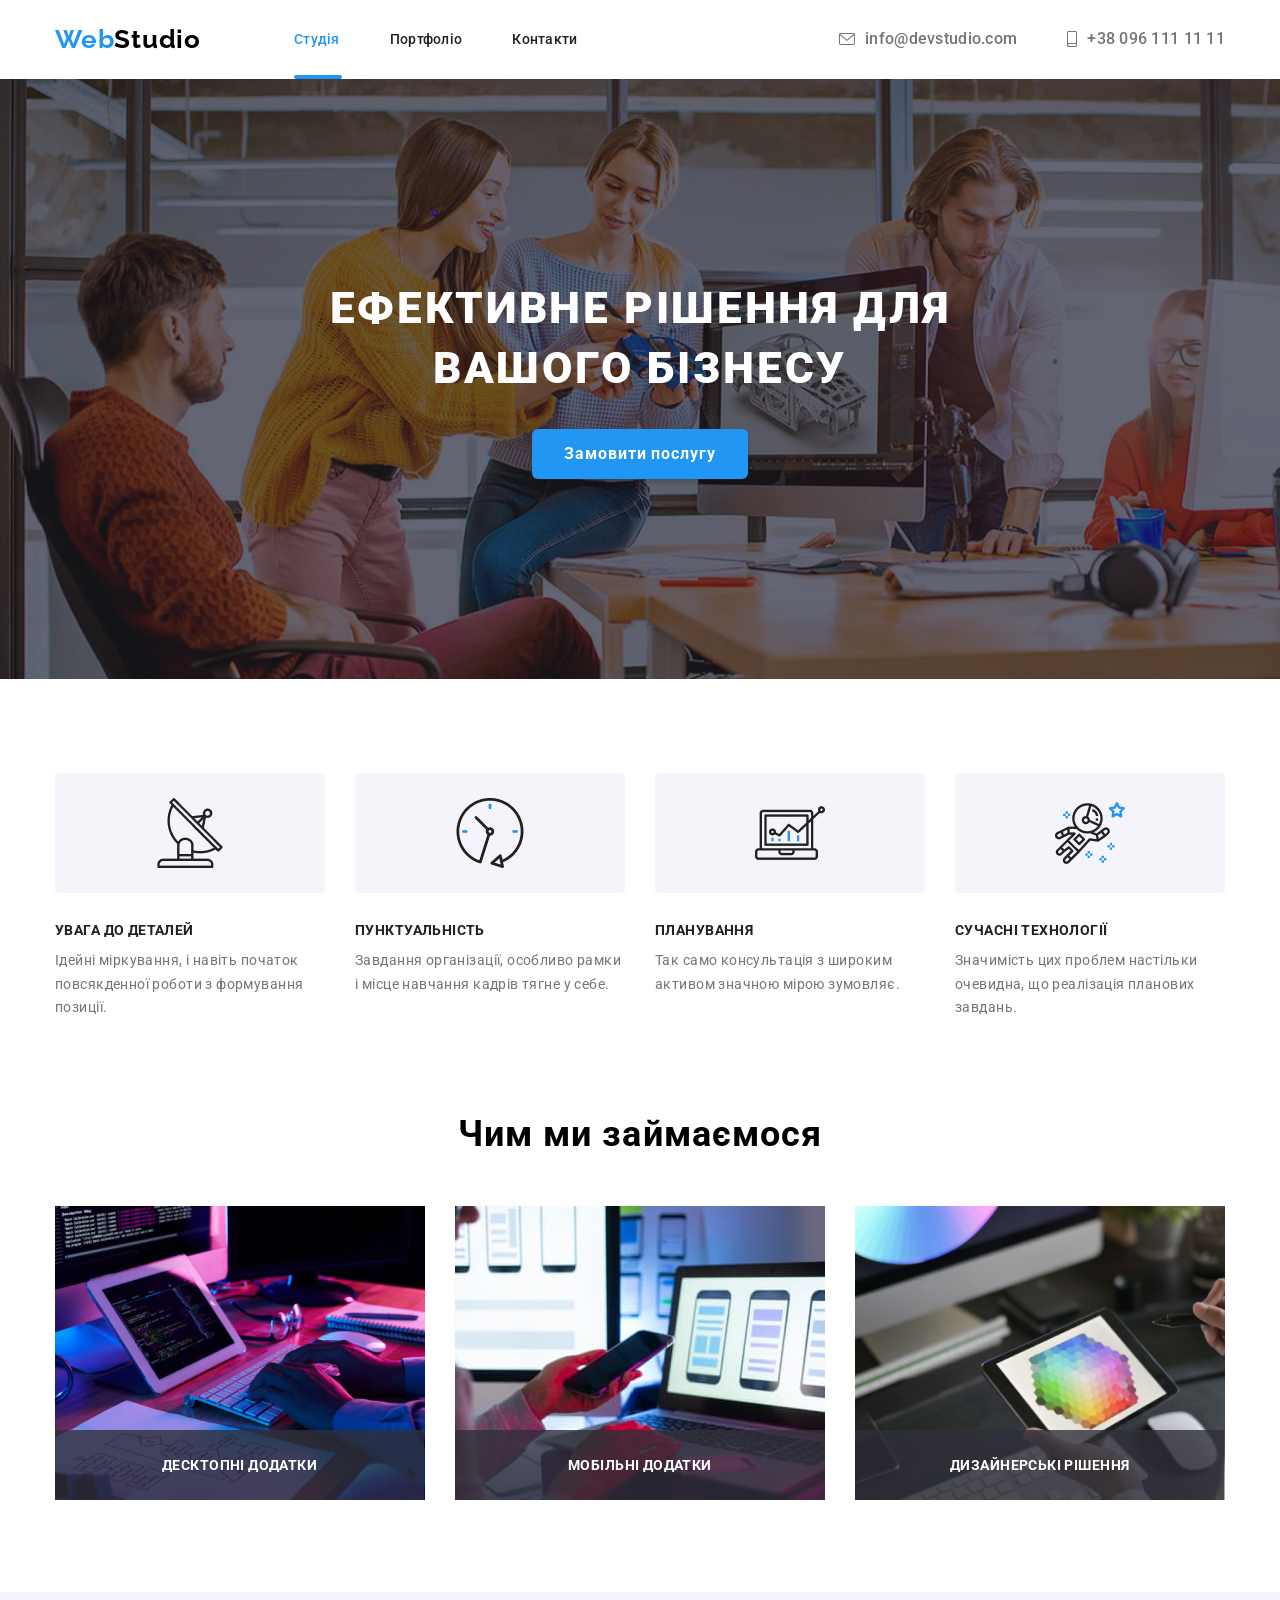
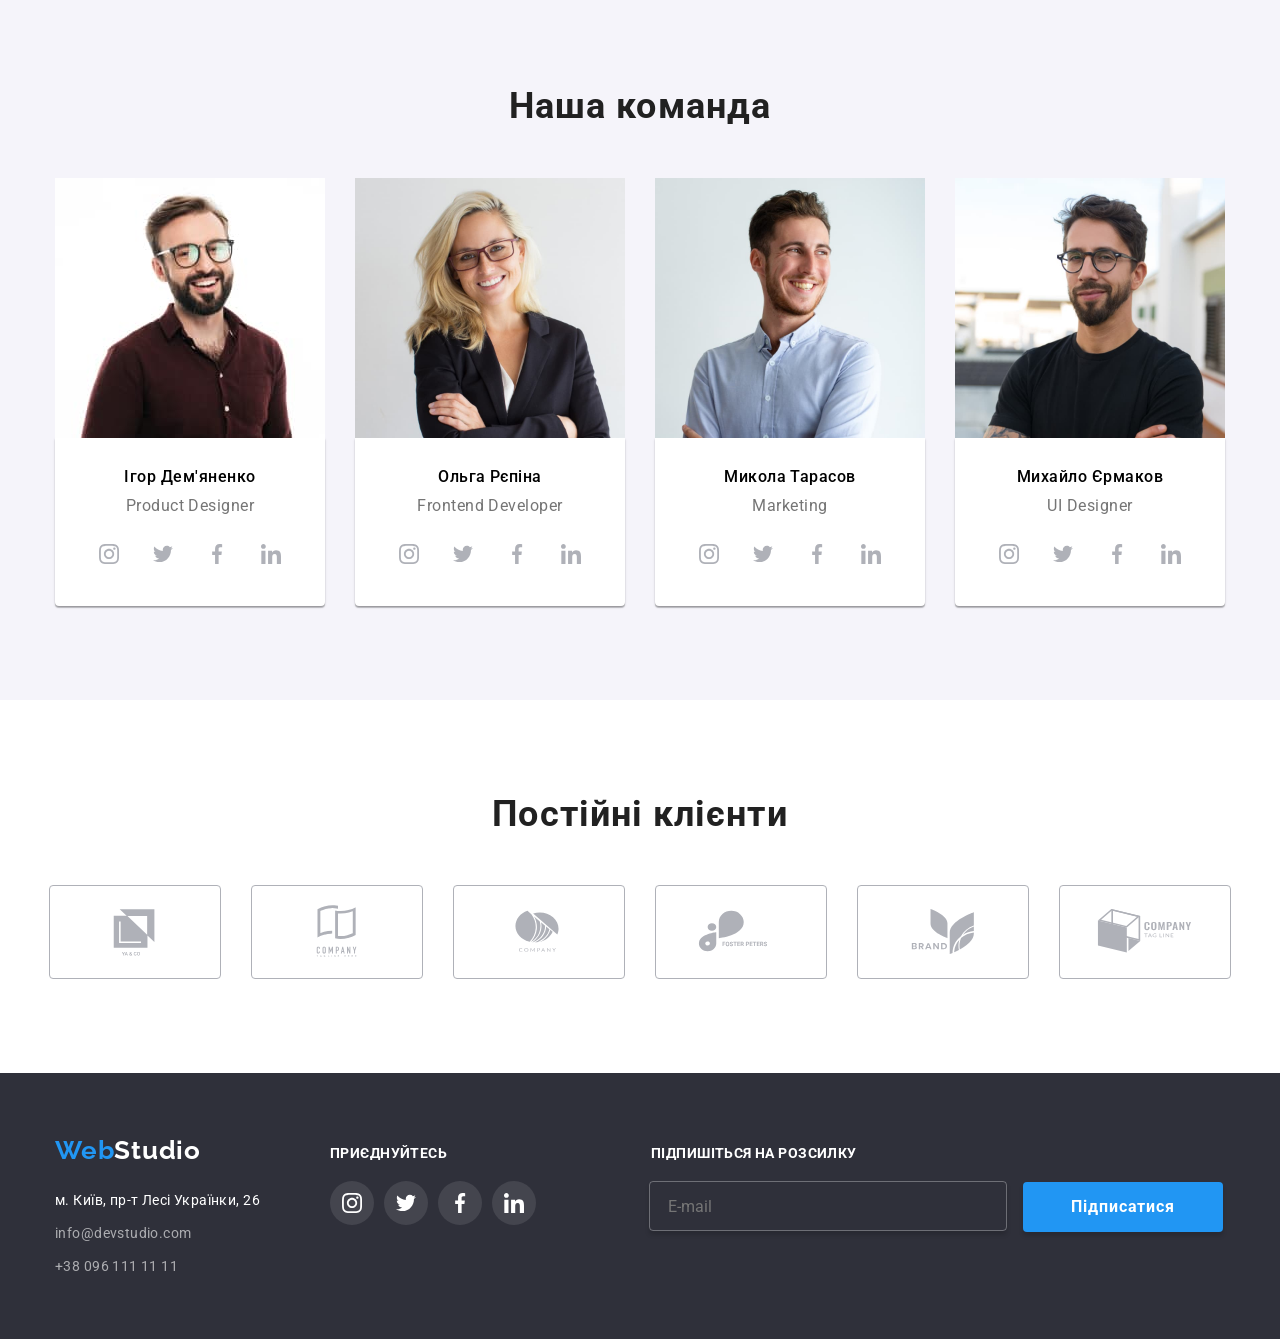
==== commit 3b0a25cc: "322" ====
--- a/index.html
+++ b/index.html
@@ -164,10 +164,16 @@
       <h2 class="footer-tittle">приєднуйтесь</h2>
       <ul class="footer-spes">
         <li><a href="#" class="footer-li"><svg class="footer-svg"><use href="./images/symbol-defs.svg#icon-instagram"></use></svg></a></li>
-        <li><a href="#" class="footer-li"><svg class="footer-svg"><use href="./images/symbol-defs.svg#icon-twitter"></use></svg></a></li>
+        <li><a href="#" class="footer-li"><svg class="footer-svg"><use href="../images/symbol-defs.svg#icon-twitter"></use></svg></a></li>
         <li><a href="#" class="footer-li"><svg class="footer-svg"><use href="./images/symbol-defs.svg#icon-facebook"></use></svg></a></li>
-        <li><a href="#" class="footer-li"><svg class="footer-svg"><use href="./images/symbol-defs.svg#icon-insta"></use></svg></a></li>
+        <li><a href="#" class="footer-li"><svg class="footer-svg"><use href="../images/symbol-defs.svg#icon-insta"></use></svg></a></li>
       </ul>
+    </div>
+    <div class="div-box">
+    <h3 class="footer-tittle-form">Підпишіться на розсилку</h3>
+    <input type="email" name="" placeholder="E-mail" class="footer-input">
+    <button type="button" class="footer-vecto">
+      Підписатися</button>
     </div>
   </div>
   </footer>
--- a/css/styles.css
+++ b/css/styles.css
@@ -96,6 +96,19 @@
 .active {
     color: var(--accent-color);
 }
+
+.active::after {
+content: "";
+display: block; 
+border-radius: 2px;
+background: #2196F3;
+width: 48px;
+height: 4px;
+margin-top: 28px;
+position: absolute;
+top: 47px;
+}
+
 
 .header-number {
     color: var(--description-color);
@@ -527,6 +540,7 @@
     line-height: normal;
     letter-spacing: 0.42px;
     text-transform: uppercase;
+    margin-top: 12px;
     }
     
     .footer-spes {
@@ -552,6 +566,51 @@
     width: 20px;
     height: 20px;
     fill: var(--main-background-color);
+    }
+
+    .footer-input {
+        width: 358px;
+        height: 50px;
+        background: #2F303A;
+        border-radius: 4px;
+border: 1px solid rgba(255, 255, 255, 0.30);
+background: rgba(33, 150, 243, 0.00);
+box-shadow: 0px 4px 4px 0px rgba(0, 0, 0, 0.15);
+margin-top: 20px;
+margin-right: 12px;
+margin-left: 43px;
+padding-left: 18px;
+    }
+
+    .footer-tittle-form {
+color: #FFF;
+font-size: 14px;
+font-weight: 700;
+line-height: normal;
+letter-spacing: 0.42px;
+text-transform: uppercase;
+margin-left: 45px;
+margin-top: 12px;
+    }
+
+    .footer-vecto {
+color: #FFF;
+text-align: center;
+font-size: 16px;
+font-weight: 700;
+line-height: 30px;
+letter-spacing: 0.96px;
+background-color: var(--accent-color);
+width: 200px;
+height: 50px;
+border: none;
+border-radius: 4px;
+box-shadow: 0px 4px 4px 0px rgba(0, 0, 0, 0.15);
+
+    }
+
+    .div-box {
+        display: block;
     }
 
 
@@ -596,7 +655,27 @@
     justify-content: center;
     align-items: center;
     border: 1px solid rgba(0, 0, 0, 0.10);;
-}
+    background-color: transparent;
+}
+
+.modal-close:hover>.close-icon {
+    fill: var(--accent-color);
+    cursor: pointer;
+    outline: 1px solid var(--accent-color);
+}
+
+.modal-close:focus {
+    border: none;
+    outline: 1px solid rgba(0, 0, 0, 0.10);;
+    .close-icon {
+        fill: var(--accent-color);
+        cursor: pointer;
+        
+    }
+}
+
+
+
 
 .close-icon {
 width: 18px;
@@ -662,6 +741,22 @@
 line-height: 1.16;
 letter-spacing: 0.12px;
 position: relative;
+}
+
+.form-label:focus {
+    .input-icon {
+        fill: var(--accent-color);
+    }
+   }
+
+.form-label:hover {
+ .input-icon {
+    fill: var(--accent-color);
+ }
+ .form-input {
+    border: none;
+    outline: 1px solid var(--accent-color);
+ }
 }
 
 .form-btn {
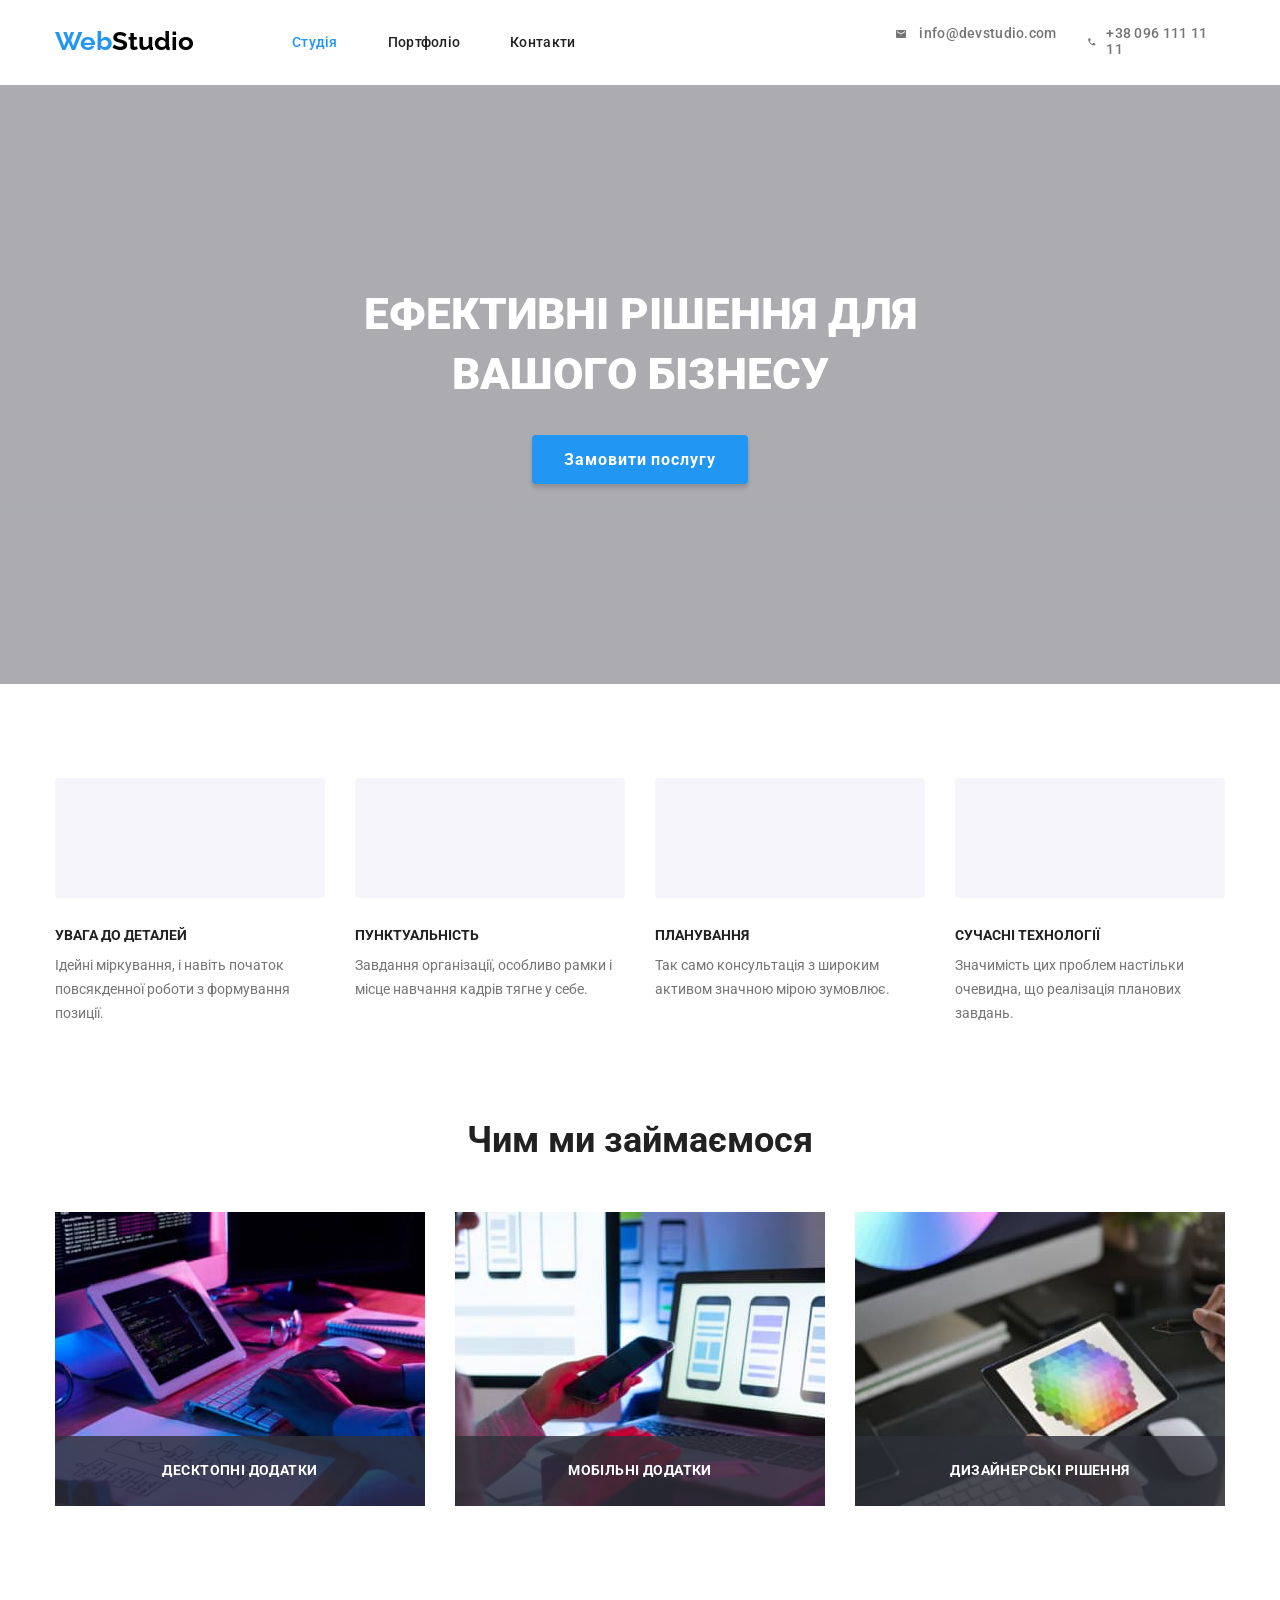
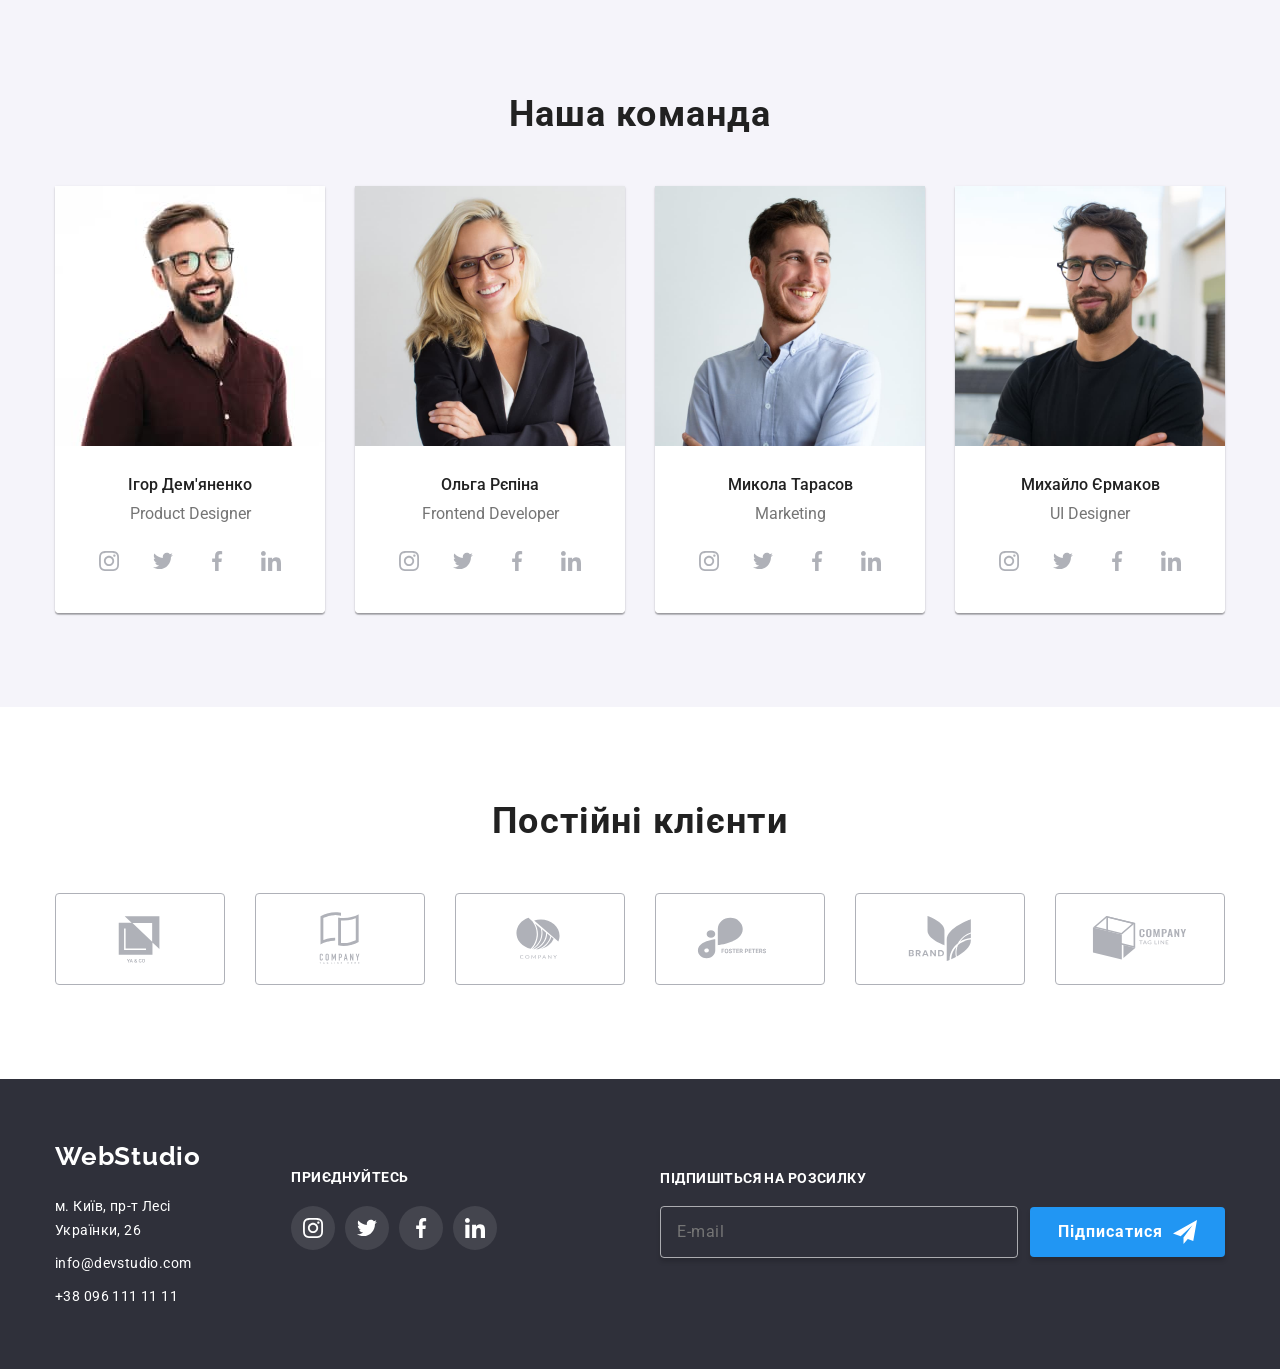
==== commit d4779ae6: "312 2312" ====
--- a/index.html
+++ b/index.html
@@ -1,223 +1,602 @@
 <!DOCTYPE html>
 <html lang="en">
-<head>
-  <meta charset="UTF-8">
-  <meta name="viewport" content="width=device-width, initial-scale=1.0">
-  <title>Document</title>
-  <link rel="preconnect" href="https://fonts.googleapis.com">
-<link rel="preconnect" href="https://fonts.gstatic.com" crossorigin>
-<link href="https://fonts.googleapis.com/css2?family=Raleway:ital,wght@0,100..900;1,100..900&family=Roboto:ital,wght@0,100;0,300;0,400;0,500;0,700;0,900;1,100;1,300;1,400;1,500;1,700;1,900&display=swap" rel="stylesheet">
-<link rel="stylesheet" href="https://cdnjs.cloudflare.com/ajax/libs/modern-normalize/2.0.0/modern-normalize.min.css" integrity="sha512-4xo8blKMVCiXpTaLzQSLSw3KFOVPWhm/TRtuPVc4WG6kUgjH6J03IBuG7JZPkcWMxJ5huwaBpOpnwYElP/m6wg==" crossorigin="anonymous" referrerpolicy="no-referrer" />
-<link rel="stylesheet" href="./css/styles.css">
-</head>
-<body>
-  <header class="header">
-    <div class="container box">
-    <a href="./index.html" class="header-logo"><span class="logo-color">Web</span>Studio</a>
-  <nav class="header-nav">
-    <ul class="nav-list">
-    <li class="nav-item"><a href="./index.html" class="nav-lank active">Студія</a></li>
-    <li class="nav-item"><a href="./pages/portfolio.html" class="nav-lank">Портфоліо</a></li>
-   <li class="nav-item"><a href="#" class="nav-lank">Контакти</a></li>
-  </ul>
-  </nav>
-    <ul class="header-list">
-      <li class="header-item"><a class="header-link" href ="mailto:info@devstudio.com" target="_blank" ><svg class="header-contact"><use href="./images/symbol-defs.svg#icon-message"></use></svg><span class="header-cont">info@devstudio.com</span></a></li>
-      <li class="header-item"><a class="header-link" href="tel:+380961111111" ><svg class="header-contact"><use href="./images/symbol-defs.svg#icon-smartphone"></use></svg><span class="header-cont">+38 096 111 11 11</span></a></li>
-    </ul>
-  </div>
-   </header>
-   <main>
-    <!-- секция1 -->
-    <section class="hero">
-      <div class="container">
-        <h1 class="hero-title">EФЕКТИВНЕ РІШЕННЯ ДЛЯ ВАШОГО БІЗНЕСУ</h1>
-        <button type="button" data-modal-open class="hero-btm">Замовити послугу</button>
+  <head>
+    <meta charset="UTF-8" />
+    <meta name="viewport" content="width=device-width, initial-scale=1.0" />
+    <title>WebStudio</title>
+    <link
+      rel="stylesheet"
+      href="https://cdnjs.cloudflare.com/ajax/libs/animate.css/4.1.1/animate.min.css"
+    />
+    <link rel="preconnect" href="https://fonts.googleapis.com" />
+    <link rel="preconnect" href="https://fonts.gstatic.com" crossorigin />
+    <link
+      href="https://fonts.googleapis.com/css2?family=Raleway:ital,wght@0,100..900;1,100..900&family=Roboto:ital,wght@0,100;0,300;0,400;0,500;0,700;0,900;1,100;1,300;1,400;1,500;1,700;1,900&display=swap"
+      rel="stylesheet"
+    />
+    <link
+      rel="stylesheet"
+      href="https://cdnjs.cloudflare.com/ajax/libs/modern-normalize/2.0.0/modern-normalize.min.css"
+      integrity="sha512-4xo8blKMVCiXpTaLzQSLSw3KFOVPWhm/TRtuPVc4WG6kUgjH6J03IBuG7JZPkcWMxJ5huwaBpOpnwYElP/m6wg=="
+      crossorigin="anonymous"
+      referrerpolicy="no-referrer"/>
+    <link rel="stylesheet" href="./style/main.css"/>
+  </head>
+  <body>
+    <header class="header">
+      <div class="container box">
+        <a class="header__logo" href="/index.html"
+          ><span class="header__web">Web</span>Studio</a
+        >
+        <nav class="header__nav">
+          <ul class="nav__list">
+            <li class="nav__item">
+              <a class="nav__link current" href="./index.html">Студія</a>
+            </li>
+            <li class="nav__item">
+              <a class="nav__link" href="./pages/portfolio.html">Портфоліо</a>
+            </li>
+            <li class="nav__item">
+              <a class="nav__link" href="#">Контакти</a>
+            </li>
+          </ul>
+        </nav>
+        <ul class="header__list">
+          <li class="header__item">
+            <a class="header__link" href="mailto:info@devstudio.com">
+              <svg class="header__icon head__svg">
+                <use href=".//images/symbol-defs.svg#icon-email"></use>
+              </svg>
+              <span class="header__span">info@devstudio.com</span></a
+            >
+          </li>
+          <li class="header__item">
+            <a class="header__link" href="tel:+380961111111"
+              ><svg class="header__icon">
+                <use href=".//images/symbol-defs.svg#icon-phone"></use>
+              </svg>
+              <span class="header__span"> +38 096 111 11 11</span></a
+            >
+          </li>
+        </ul>
       </div>
+    </header>
+    <main class="main">
+      <section class="hero">
+        <div class="container">
+          <h1 class="hero__title">Ефективні рішення для вашого бізнесу</h1>
+          <button data-modal-open type="button" class="hero__button">Замовити послугу</button>
+        </div>
       </section>
-      <!-- секция2 -->
-  <section class="advantages">
-    <div class="container sem">
-    <ul class="advantages-list">
-      <li class="advantages-item">
-        <h2 class="advantages-title">УВАГА ДО ДЕТАЛЕЙ</h3>
-        <p class="advantages-desk">Ідейні міркування, і навіть початок повсякденної роботи з формування позиції.</p>
-      </li>
-      <li class="advantages-item">
-        <h2 class="advantages-title" >ПУНКТУАЛЬНІСТЬ</h3>
-        <p class="advantages-desk">Завдання організації, особливо рамки і місце навчання кадрів тягне у себе.</p>
-      </li> 
-      <li class="advantages-item">
-      <h2 class="advantages-title">ПЛАНУВАННЯ</h3>
-       <p class="advantages-desk">Так само консультація з широким активом значною мірою зумовляє.</p>
-      </li>
-      <li class="advantages-item">
-        <h2 class="advantages-title">СУЧАСНІ ТЕХНОЛОГІЇ</h3>
-        <p class="advantages-desk">Значимість цих проблем настільки очевидна, що реалізація планових завдань.</p>
-      </li>
-    </ul>
-  </div>
-  </section>
-  <!-- секция3 -->
-  <section class="work">
-    <div class="container">
-        <h2 class="work-tittle">Чим ми займаємося</h2>
-        <ul class="work-list">
-      <li class="work-item"><img src="images/tablet.jpg" alt="ноутбук" class="work-img" width="370" height="294"><a href="#" class="work-position">Десктопні додатки</a></li>
-      <li class="work-item"><img src="images/imgphone.jpg" alt="телефон" class="work-img"  width="370" height="294"><a href="#" class="work-posit">Мобільні додатки</a></li>
-      <li class="work-item"><img src="images/painttablet.jpg" alt="планшет" class="work-img" width="370" height="294"><a href="#" class="work-pos">Дизайнерські рішення</a></li>
-    </ul>
-    <!-- <ul class="work-position-item">
-      <li class="work-position">Десктопні додатки</li>
-      <li class="work-posit">Мобільні додатки</li>
-      <li class="work-pos">Десктопні додатки</li>
-    </ul> -->
-  </div>
-  </section>
-  <!-- секция4 -->
-  <section class="team">
-    <div class="container">
-    <h2 class="team-title">Наша команда</h2>
-    <ul class="team-list">
-    <li class="team-item">
-    <img src="./images/imgigor.jpg" alt="igor" class="team-img" />
-    <div class="team-box">
-    <h3 class="team-caption">Ігор Дем'яненко</h3>
-    <p class="team-desk">Product Designer</p>
-    <ul class="team-contacts">
-      <li><a href="#" class="team-link"><svg class="team-svg"><use href="./images/symbol-defs.svg#icon-instagram"></use></svg></a></li>
-      <li><a href="#" class="team-link"><svg class="team-svg"><use href="./images/symbol-defs.svg#icon-twitter"></use></svg></a></li>
-      <li><a href="#" class="team-link"><svg class="team-svg"><use href="./images/symbol-defs.svg#icon-facebook"></use></svg></a></li>
-      <li><a href="#" class="team-link"><svg class="team-svg"><use href="./images/symbol-defs.svg#icon-insta"></use></svg></a></li>
-    </ul>
-  </div>
-    </li>
-    <li class="team-item">
-    <img src="./images/imgolga.jpg" alt="olga" class="team-img" />
-    <div class="team-box">
-    <h3 class="team-caption">Ольга Рєпіна</h3>
-    <p class="team-desk">Frontend Developer</p>
-    <ul class="team-contacts">
-      <li><a href="#" class="team-link"><svg class="team-svg"><use href="./images/symbol-defs.svg#icon-instagram"></use></svg></a></li>
-      <li><a href="#" class="team-link"><svg class="team-svg"><use href="./images/symbol-defs.svg#icon-twitter"></use></svg></a></li>
-      <li><a href="#" class="team-link"><svg class="team-svg"><use href="./images/symbol-defs.svg#icon-facebook"></use></svg></a></li>
-      <li><a href="#" class="team-link"><svg class="team-svg"><use href="./images/symbol-defs.svg#icon-insta"></use></svg></a></li>
-    </ul>
-  </div>
-    </li>
-    <li class="team-item">
-    <img src="./images/imgmykola.jpg" alt="mykola" class="team-img"/>
-    <div class="team-box">
-    <h3 class="team-caption">Микола Тарасов</h3>
-    <p class="team-desk">Marketing</p>
-    <ul class="team-contacts">
-      <li><a href="#" class="team-link"><svg class="team-svg"><use href="./images/symbol-defs.svg#icon-instagram"></use></svg></a></li>
-      <li><a href="#" class="team-link"><svg class="team-svg"><use href="./images/symbol-defs.svg#icon-twitter"></use></svg></a></li>
-      <li><a href="#" class="team-link"><svg class="team-svg"><use href="./images/symbol-defs.svg#icon-facebook"></use></svg></a></li>
-      <li><a href="#" class="team-link"><svg class="team-svg"><use href="./images/symbol-defs.svg#icon-insta"></use></svg></a></li>
-    </ul>
-  </div>
-    </li>
-    <li class="team-item">
-    <img src="./images/imgmykhailo.jpg" alt="mykhailo" class="team-img" />
-    <div class="team-box">
-    <h3 class="team-caption">Михайло Єрмаков</h3>
-    <p class="team-desk">UI Designer</p>
-    <ul class="team-contacts">
-      <li><a href="#" class="team-link"><svg class="team-svg"><use href="./images/symbol-defs.svg#icon-instagram"></use></svg></a></li>
-      <li><a href="#" class="team-link"><svg class="team-svg"><use href="./images/symbol-defs.svg#icon-twitter"></use></svg></a></li>
-      <li><a href="#" class="team-link"><svg class="team-svg"><use href="./images/symbol-defs.svg#icon-facebook"></use></svg></a></li>
-      <li><a href="#" class="team-link"><svg class="team-svg"><use href="./images/symbol-defs.svg#icon-insta"></use></svg></a></li>
-    </ul>
-  </div>
-    </li>
-    </ul>
-  </div>
-    </section>
-    <section>
-      <h1 class="ger-tittle">Постійні клієнти</h1>
-      <ul class="ger-list">
-        <li><a href="#" class="client-link"><svg class="ger-svg"><use href="./images/symbol-defs.svg#icon-kolor"></use></svg></a></li>
-        <li><a href="#" class="client-link"><svg class="ger-svg"><use href="./images/symbol-defs.svg#icon-compa"></use></svg></a></li>
-        <li><a href="#" class="client-link"><svg class="ger-svg"><use href="./images/symbol-defs.svg#icon-andcomp"></use></svg></a></li>
-        <li><a href="#" class="client-link"><svg class="ger-svg"><use href="./images/symbol-defs.svg#icon-foster"></use></svg></a></li>
-        <li><a href="#" class="client-link"><svg class="ger-svg"><use href="./images/symbol-defs.svg#icon-brand"></use></svg></a></li>
-        <li><a href="#" class="client-link"><svg class="ger-svg"><use href="./images/symbol-defs.svg#icon-company"></use></svg></a></li>
-      </ul>
-    </section>
+      <section class="advantages">
+        <div class="container">
+          <ul class="advantages__list">
+            <li class="advantages__item">
+              <h2 class="advantages__title">УВАГА ДО ДЕТАЛЕЙ</h2>
+              <p class="advantages__text">
+                Ідейні міркування, і навіть початок повсякденної роботи з
+                формування позиції.
+              </p>
+            </li>
+            <li class="advantages__item">
+              <h2 class="advantages__title">ПУНКТУАЛЬНІСТЬ</h2>
+              <p class="advantages__text">
+                Завдання організації, особливо рамки і місце навчання кадрів
+                тягне у себе.
+              </p>
+            </li>
+            <li class="advantages__item">
+              <h2 class="advantages__title">ПЛАНУВАННЯ</h2>
+              <p class="advantages__text">
+                Так само консультація з широким активом значною мірою зумовлює.
+              </p>
+            </li>
+            <li class="advantages__item">
+              <h2 class="advantages__title">СУЧАСНІ ТЕХНОЛОГІЇ</h2>
+              <p class="advantages__text">
+                Значимість цих проблем настільки очевидна, що реалізація
+                планових завдань.
+              </p>
+            </li>
+          </ul>
+        </div>
+      </section>
+      <section class="affairs">
+        <div class="container">
+          <h3 class="affairs__title">Чим ми займаємося</h3>
+          <ul class="affairs__list">
+            <li class="affairs__item">
+              <img
+                src="./images/computer.jpg"
+                alt="computer"
+                class="affairs__img"
+              />
+              <div class="affairs__box">
+                <h3 class="affairs__text">Десктопні додатки</h3>
+              </div>
+            </li>
+            <li class="affairs__item">
+              <img
+                src="./images/imgphone.jpg"
+                alt="фото з телефоном"
+                class="affairs__img"
+              />
+              <div class="affairs__box">
+                <h3 class="affairs__text">Мобільні додатки</h3>
+              </div>
+            </li>
+            <li class="affairs__item">
+              <img
+                src="./images/imgtablet.jpg"
+                alt="фото з планшетом"
+                class="affairs__img"
+              />
+              <div class="affairs__box">
+                <h3 class="affairs__text">Дизайнерські рішення</h3> 
+              </div>
+            </li>
+          </ul>
+        </div>
+      </section>
+      <section class="comand">
+        <div class="container">
+          <h3 class="comand__title">Наша команда</h3>
+          <ul class="comand__list">
+            <li class="comand__item">
+              <img
+                src="./images/imgigor.jpg"
+                alt="фото нашого колеги"
+                class="comand__img"
+              />
+              <div class="comand__box">
+                <h4 class="comand__description">Ігор Дем'яненко</h4>
+                <p class="comand__text">Product Designer</p>
+                <ul class="comand__leest">
+                  <li class="comand__leenk">
+                    <a
+                      href="https://www.instagram.com/"
+                      class="comand__eatem"
+                      target="_blank"
+                    >
+                      <svg class="comand__icon">
+                        <use
+                          href="./images/symbol-defs.svg#icon-instagram"
+                        ></use>
+                      </svg>
+                    </a>
+                  </li>
+                  <li class="comand__leenk">
+                    <a
+                      href="https://twitter.com/?lang=uk"
+                      class="comand__eatem"
+                      target="_blank"
+                    >
+                      <svg class="comand__icon">
+                        <use href="./images/symbol-defs.svg#icon-twitter"></use>
+                      </svg>
+                    </a>
+                  </li>
+                  <li class="comand__leenk">
+                    <a
+                      href="https://www.facebook.com/?locale=uk_UA"
+                      class="comand__eatem"
+                      target="_blank"
+                    >
+                      <svg class="comand__icon">
+                        <use
+                          href="./images/symbol-defs.svg#icon-facebook"
+                        ></use>
+                      </svg>
+                    </a>
+                  </li>
+                  <li class="comand__leenk">
+                    <a
+                      href="https://ua.linkedin.com/"
+                      class="comand__eatem"
+                      target="_blank"
+                    >
+                      <svg class="comand__icon">
+                        <use
+                          href="./images/symbol-defs.svg#icon-insta"
+                        ></use>
+                      </svg>
+                    </a>
+                  </li>
+                </ul>
+              </div>
+            </li>
+            <li class="comand__item">
+              <img
+                src="./images/imgolga.jpg"
+                alt="фото нашої колеги"
+                class="comand__img"
+              />
+              <div class="comand__box">
+                <h4 class="comand__description">Ольга Рєпіна</h4>
+                <p class="comand__text">Frontend Developer</p>
+                <ul class="comand__leest">
+                  <li class="comand__leenk">
+                    <a
+                      href="https://www.instagram.com/"
+                      class="comand__eatem"
+                      target="_blank"
+                    >
+                      <svg class="comand__icon">
+                        <use
+                          href="./images/symbol-defs.svg#icon-instagram"
+                        ></use>
+                      </svg>
+                    </a>
+                  </li>
+                  <li class="comand__leenk">
+                    <a
+                      href="https://twitter.com/?lang=uk"
+                      class="comand__eatem"
+                      target="_blank"
+                    >
+                      <svg class="comand__icon">
+                        <use href="./images/symbol-defs.svg#icon-twitter"></use>
+                      </svg>
+                    </a>
+                  </li>
+                  <li class="comand__leenk">
+                    <a
+                      href="https://www.facebook.com/?locale=uk_UA"
+                      class="comand__eatem"
+                      target="_blank"
+                    >
+                      <svg class="comand__icon">
+                        <use
+                          href="./images/symbol-defs.svg#icon-facebook"
+                        ></use>
+                      </svg>
+                    </a>
+                  </li>
+                  <li class="comand__leenk">
+                    <a
+                      href="https://ua.linkedin.com/"
+                      class="comand__eatem"
+                      target="_blank"
+                    >
+                      <svg class="comand__icon">
+                        <use
+                          href="./images/symbol-defs.svg#icon-insta"
+                        ></use>
+                      </svg>
+                    </a>
+                  </li>
+                </ul>
+              </div>
+            </li>
+            <li class="comand__item">
+              <img
+                src="./images/imgmykola.jpg"
+                alt="фото нашого колеги"
+                class="comand__img"
+              />
+              <div class="comand__box">
+                <h4 class="comand__description">Микола Тарасов</h4>
+                <p class="comand__text">Marketing</p>
+                <ul class="comand__leest">
+                  <li class="comand__leenk">
+                    <a
+                      href="https://www.instagram.com/"
+                      class="comand__eatem"
+                      target="_blank"
+                    >
+                      <svg class="comand__icon">
+                        <use
+                          href="./images/symbol-defs.svg#icon-instagram"
+                        ></use>
+                      </svg>
+                    </a>
+                  </li>
+                  <li class="comand__leenk">
+                    <a
+                      href="https://twitter.com/?lang=uk"
+                      class="comand__eatem"
+                      target="_blank"
+                    >
+                      <svg class="comand__icon">
+                        <use href="./images/symbol-defs.svg#icon-twitter"></use>
+                      </svg>
+                    </a>
+                  </li>
+                  <li class="comand__leenk">
+                    <a
+                      href="https://www.facebook.com/?locale=uk_UA"
+                      class="comand__eatem"
+                      target="_blank"
+                    >
+                      <svg class="comand__icon">
+                        <use
+                          href="./images/symbol-defs.svg#icon-facebook"
+                        ></use>
+                      </svg>
+                    </a>
+                  </li>
+                  <li class="comand__leenk">
+                    <a
+                      href="https://ua.linkedin.com/"
+                      class="comand__eatem"
+                      target="_blank"
+                    >
+                      <svg class="comand__icon">
+                        <use
+                          href="./images/symbol-defs.svg#icon-insta"
+                        ></use>
+                      </svg>
+                    </a>
+                  </li>
+                </ul>
+              </div>
+            </li>
+            <li class="comand__item">
+              <img
+                src="./images/imgmykhailo.jpg"
+                alt="фото нашого колеги"
+                class="comand__img"
+              />
+              <div class="comand__box">
+                <h4 class="comand__description">Михайло Єрмаков</h4>
+                <p class="comand__text">UI Designer</p>
+                <ul class="comand__leest">
+                  <li class="comand__leenk">
+                    <a
+                      href="https://www.instagram.com/"
+                      class="comand__eatem"
+                      target="_blank"
+                    >
+                      <svg class="comand__icon">
+                        <use
+                          href="./images/symbol-defs.svg#icon-instagram"
+                        ></use>
+                      </svg>
+                    </a>
+                  </li>
+                  <li class="comand__leenk">
+                    <a
+                      href="https://twitter.com/?lang=uk"
+                      class="comand__eatem"
+                      target="_blank"
+                    >
+                      <svg class="comand__icon">
+                        <use href="./images/symbol-defs.svg#icon-twitter"></use>
+                      </svg>
+                    </a>
+                  </li>
+                  <li class="comand__leenk">
+                    <a
+                      href="https://www.facebook.com/?locale=uk_UA"
+                      class="comand__eatem"
+                      target="_blank"
+                    >
+                      <svg class="comand__icon">
+                        <use
+                          href="./images/symbol-defs.svg#icon-facebook"
+                        ></use>
+                      </svg>
+                    </a>
+                  </li>
+                  <li class="comand__leenk">
+                    <a
+                      href="https://ua.linkedin.com/"
+                      class="comand__eatem"
+                      target="_blank"
+                    >
+                      <svg class="comand__icon">
+                        <use
+                          href="./images/symbol-defs.svg#icon-insta"
+                        ></use>
+                      </svg>
+                    </a>
+                  </li>
+                </ul>
+              </div>
+            </li>
+          </ul>
+        </div>
+      </section>
+      <section class="customers">
+        <h4 class="customers__title">Постійні клієнти</h4>
+        <ul class="customers__list">
+          <li class="customers__item">
+            <a href="#" class="customers__link">
+              <svg class="customers__icon">
+                <use href="./images/symbol-defs.svg#icon-kolor"></use>
+              </svg>
+            </a>
+          </li>
+          <li class="customers__item">
+            <a href="#" class="customers__link">
+              <svg class="customers__icon">
+                <use href="./images/symbol-defs.svg#icon-compa"></use>
+              </svg>
+            </a>
+          </li>
+          <li class="customers__item">
+            <a href="#" class="customers__link">
+              <svg class="customers__icon">
+                <use href="./images/symbol-defs.svg#icon-andcomp"></use>
+              </svg>
+            </a>
+          </li>
+          <li class="customers__item">
+            <a href="#" class="customers__link">
+              <svg class="customers__icon">
+                <use href="./images/symbol-defs.svg#icon-foster"></use>
+              </svg>
+            </a>
+          </li>
+          <li class="customers__item">
+            <a href="#" class="customers__link">
+              <svg class="customers__icon">
+                <use href="./images/symbol-defs.svg#icon-brand"></use>
+              </svg>
+            </a>
+          </li>
+          <li class="customers__item">
+            <a href="#" class="customers__link">
+              <svg class="customers__icon">
+                <use href="./images/symbol-defs.svg#icon-company"></use>
+              </svg>
+            </a>
+          </li>
+        </ul>
+      </section>
     </main>
-   <footer class="footer">
-    <div class="container footer-box">
-      <div>
-    <a href="./index.html" class="footer-logo"><span class="footer-color">Web</span>Studio</a> 
-    <address class="footer-adress"> 
-      <a href="https://maps.app.goo.gl/XQ4xPq9R4A69TqVU6" target="_blank" class="adress-link">м. Київ, пр-т Лесі Українки, 26</a> 
-      <ul class="footer-list">
-        <li class="footer-item">
-          <a href="mailto:info@devstudio.com" class="footer-link">info@devstudio.com</a>
-        </li>
-        <li class="footer-item"><a href="tel:+380961111111" class="footer-link">+38 096 111 11 11</a></li>
-      </ul>
-    </address>
+    <footer class="footer">
+      <div class="container footer__box">
+        <div>
+          <a class="footer__logo" href="/index.html"
+            ><span class="footer__web">Web</span>Studio</a
+          >
+          <address class="footer__adress">
+            <a
+              class="footer__maps"
+              href="https://www.google.com/maps/d/viewer?mid=10uSM3H-mIU3GznYo2szRIEphczw&hl=en_US&ll=50.42732700000001%2C30.538092&z=17"
+              target="_blank"
+              >м. Київ, пр-т Лесі Українки, 26</a
+            >
+            <ul class="footer__list">
+              <li class="footer__link">
+                <a class="footer__item" href="mailto:info@devstudio.com"
+                  >info@devstudio.com</a
+                >
+              </li>
+              <li class="footer__link">
+                <a class="footer__item" href="tel:+380961111111"
+                  >+38 096 111 11 11</a
+                >
+              </li>
+            </ul>
+          </address>
+        </div>
+        <div class="foot">
+          <h2 class="foot__title">приєднуйтесь</h2>
+          <ul class="foot__list">
+            <li class="foot__link">
+              <a
+                href="https://www.instagram.com/"
+                class="foot__item"
+                target="_blank"
+              >
+                <svg class="foot__icon">
+                  <use href="./images/symbol-defs.svg#icon-instagram"></use>
+                </svg>
+              </a>
+            </li>
+            <li class="foot__link">
+              <a
+                href="https://twitter.com/?lang=uk"
+                class="foot__item"
+                target="_blank"
+              >
+                <svg class="foot__icon">
+                  <use href="./images/symbol-defs.svg#icon-twitter"></use>
+                </svg>
+              </a>
+            </li>
+            <li class="foot__link">
+              <a
+                href="https://www.facebook.com/?locale=uk_UA"
+                class="foot__item"
+                target="_blank"
+              >
+                <svg class="foot__icon">
+                  <use href="./images/symbol-defs.svg#icon-facebook"></use>
+                </svg>
+              </a>
+            </li>
+            <li class="foot__link">
+              <a
+                href="https://ua.linkedin.com/"
+                class="foot__item"
+                target="_blank"
+              >
+                <svg class="foot__icon">
+                  <use href="./images/symbol-defs.svg#icon-insta"></use>
+                </svg>
+              </a>
+            </li>
+          </ul>
+        </div>
+        <div class="div-form">
+          <form class="footer__form">
+            <label class="footer__lab">
+              Підпишіться на розсилку
+              <input
+                type="email"
+                class="footer__inp"
+                required
+                placeholder="E-mail"
+              />
+            </label>
+            <button type="submit" class="footer__btn">
+              Підписатися
+              <svg class="footer__icon">
+                <use href="./images/symbol-defs.svg#icon-icon-telegram"></use>
+              </svg>
+            </button>
+          </form>
+        </div>
+      </div>
+    </footer>
+    <div class="backdrop is-hidden" data-modal>
+      <div class="modal">
+        <button type="button" class="modal__btn" data-modal-close>
+          <svg class="modal__svg">
+            <use href="./images/symbol-defs.svg#icon-close"></use>
+          </svg>
+        </button>
+        <h4 class="modal__title">Залиште свої дані, ми вам передзвонимо</h4>
+        <form class="modal__form">
+          <div class="modal__box">
+            <label class="modal-lab"
+              >Ім'я
+              <input type="text" class="modal__inp" required />
+              <svg class="modal__icon">
+                <use href="./images/symbol-defs.svg#icon-person"></use>
+              </svg>
+            </label>
+          </div>
+          <div class="modal__box">
+            <label class="modal__lab"
+              >Телефон
+              <input type="tel" class="modal__inp" required />
+              <svg class="modal__icon">
+                <use href="./images/symbol-defs.svg#icon-phone"></use>
+              </svg>
+            </label>
+          </div>
+          <div class="modal__box">
+            <label class="modal__lab"
+              >Пошта
+              <input type="email" class="modal__inp" required />
+              <svg class="modal__icon">
+                <use href="./images/symbol-defs.svg#icon-email"></use>
+              </svg>
+            </label>
+          </div>
+          <label class="modal__lab"
+            >Коментар
+            <textarea
+              name="Коментар"
+              class="modal__coment"
+              placeholder="Введіть текст"
+            ></textarea>
+          </label>
+          <label class="check">
+            <input type="checkbox" class="modal__chek" required />
+            Погоджуюся з розсилкою та приймаю
+            <a href="#" class="check__link">Умови договору</a>
+          </label>
+          <div class="check__button">
+            <button type="submit" class="check__btn" data-modal-close>Відправити</button>
+          </div>
+        </form>
+      </div>
     </div>
-    <div>
-      <h2 class="footer-tittle">приєднуйтесь</h2>
-      <ul class="footer-spes">
-        <li><a href="#" class="footer-li"><svg class="footer-svg"><use href="./images/symbol-defs.svg#icon-instagram"></use></svg></a></li>
-        <li><a href="#" class="footer-li"><svg class="footer-svg"><use href="../images/symbol-defs.svg#icon-twitter"></use></svg></a></li>
-        <li><a href="#" class="footer-li"><svg class="footer-svg"><use href="./images/symbol-defs.svg#icon-facebook"></use></svg></a></li>
-        <li><a href="#" class="footer-li"><svg class="footer-svg"><use href="../images/symbol-defs.svg#icon-insta"></use></svg></a></li>
-      </ul>
-    </div>
-    <div class="div-box">
-    <h3 class="footer-tittle-form">Підпишіться на розсилку</h3>
-    <input type="email" name="" placeholder="E-mail" class="footer-input">
-    <button type="button" class="footer-vecto">
-      Підписатися</button>
-    </div>
-  </div>
-  </footer>
-  <div class="backdrop is-hidden" data-modal>
-    <div class="modal">
-    <button type="button" data-modal-close class="modal-close">
-      <svg class="close-icon">
-        <use href="./images/symbol-defs.svg#icon-close"></use>
-      </svg>
-    </button>
-    <h3 class="modal-tittle">Залиште свої дані, ми вам передзвонимо</h3>
-    <form class="modal-form">
-      <label class="form-label">Ім'я
-        <input type="text" required class="form-input">
-        <svg class="input-icon">
-          <use href="./images/symbol-defs.svg#icon-person"></use>
-        </svg>
-      </label>
-      <label class="form-label">Телефон
-        <input type="tel" required class="form-input">
-        <svg class="input-icon">
-          <use href="./images/symbol-defs.svg#icon-phone"></use>
-        </svg>
-      </label>
-      <label class="form-label">Пошта
-        <input type="email" required class="form-input">
-        <svg class="input-icon">
-          <use href="./images/symbol-defs.svg#icon-email"></use>
-        </svg>
-      </label>
-      <label class="form-label">Коментар
-        <textarea name="comment" placeholder="Введіть текст" class="form-comment"></textarea>
-      </label>
-      <div class="check-wrap">
-      <label class="check-box">
-        <input type="checkbox" class="check">
-        <p class="form-text">Погоджуюся з розсилкою та приймаю</p>
-      </label>
-      <a href="#" class="form-link">Умови договору</a>
-    </div>
-      <button type="submit" class="form-btn">Відправити</button>
-    </form>
-    </div>
-  </div>
-      <script src="./js/modal.js"></script> 
-    </body>
-    </html>
+    <script src="./js/modal.js"></script>
+  </body>
+</html>
--- a/style/main.css
+++ b/style/main.css
@@ -0,0 +1,825 @@
+@charset "UTF-8";
+body {
+  font-family: "Roboto";
+}
+
+.container {
+  width: 1200px;
+  padding-right: 15px;
+  padding-left: 15px;
+  margin: 0 auto;
+}
+
+*,
+::after,
+::before {
+  box-sizing: border-box;
+}
+
+img {
+  display: block;
+}
+
+h1,
+h2,
+h3,
+h4,
+p {
+  margin: 0;
+  padding: 0;
+}
+
+ul {
+  list-style: none;
+  margin: 0;
+  padding: 0;
+}
+
+a {
+  text-decoration: none;
+}
+
+button {
+  cursor: pointer;
+  border: none;
+}
+
+.header {
+  background-color: #ffffff;
+  padding-top: 24px;
+  padding-bottom: 25px;
+}
+.header__logo {
+  color: #000;
+  font-family: "Raleway";
+  font-size: 26px;
+  font-weight: 700;
+  line-height: 1.38;
+  margin-right: 93px;
+  width: 145px;
+}
+.header__web {
+  color: #2196f3;
+  font-family: "Raleway";
+  font-size: 26px;
+  font-weight: 700;
+  line-height: 1.38;
+}
+.header__list {
+  display: flex;
+  gap: 30px;
+}
+.header__link {
+  color: #757575;
+  font-size: 14px;
+  font-weight: 500;
+  line-height: 1.14;
+  letter-spacing: 0.28px;
+  display: flex;
+  align-items: center;
+  gap: 10px;
+}
+.header__link:last-child {
+  margin-right: 0px;
+}
+.header__link:hover, .header__link:focus {
+  transition-property: color;
+  transition-duration: 250ms;
+  transition-timing-function: cubic-bezier(0.4, 0, 0.2, 1);
+  transition-delay: 0;
+  color: #2196f3;
+}
+.header__link:hover .header__icon, .header__link:focus .header__icon {
+  fill: #2196f3;
+  transition-property: fill;
+  transition-duration: 250ms;
+  transition-timing-function: cubic-bezier(0.4, 0, 0.2, 1);
+  transition-delay: 0;
+}
+.header__icon {
+  width: 10px;
+  height: 16px;
+  fill: #757575;
+}
+.header__icon.head__svg {
+  width: 16px;
+  height: 12px;
+}
+
+.box {
+  display: flex;
+  align-items: center;
+}
+
+.nav__list {
+  display: flex;
+  gap: 50px;
+  margin-right: 318px;
+}
+.nav__item {
+  position: relative;
+}
+.nav__link {
+  color: #212121;
+  font-size: 14px;
+  font-weight: 500;
+  line-height: 1.14;
+  letter-spacing: 0.28px;
+}
+.nav__link:hover, .nav__link:focus {
+  color: #2196f3;
+  transition-property: color;
+  transition-duration: 250ms;
+  transition-timing-function: cubic-bezier(0.4, 0, 0.2, 1);
+  transition-delay: 0;
+}
+
+.current {
+  color: #2196f3;
+}
+.current:hover:after, .current:focus:after {
+  content: "";
+  width: 100%;
+  height: 4px;
+  border-radius: 2px;
+  background: #2196f3;
+  position: absolute;
+  top: 48px;
+  left: 0px;
+  transition-property: background-color;
+  transition-duration: 250ms;
+  transition-timing-function: cubic-bezier(0.4, 0, 0.2, 1);
+  transition-delay: 0;
+}
+
+.hero {
+  padding-top: 200px;
+  padding-bottom: 200px;
+  text-align: center;
+  background-image: linear-gradient(rgba(47, 48, 58, 0.4), rgba(47, 48, 58, 0.4)), url(../images/fons.jpg);
+  background-repeat: no-repeat;
+  background-size: cover;
+}
+.hero__title {
+  color: #fff;
+  font-size: 44px;
+  font-weight: 900;
+  line-height: 1.36;
+  text-transform: uppercase;
+  width: 696px;
+  margin-bottom: 30px;
+  margin-left: auto;
+  margin-right: auto;
+}
+.hero__button {
+  color: #fff;
+  text-align: center;
+  font-size: 16px;
+  font-weight: 700;
+  line-height: 1.87;
+  letter-spacing: 0.96px;
+  background-color: #2196f3;
+  padding: 10px 32px;
+  border: 0;
+  border-radius: 4px;
+  box-shadow: 0px 4px 4px 0px rgba(0, 0, 0, 0.15);
+}
+
+.advantages {
+  background-color: #ffffff;
+  padding-top: 94px;
+}
+.advantages__list {
+  display: flex;
+  gap: 30px;
+}
+.advantages__item::before {
+  content: "";
+  border-radius: 4px;
+  background: rgb(245, 244, 250);
+  width: 270px;
+  height: 120px;
+  display: block;
+  background-image: url(../images/antenna.png);
+  background-repeat: no-repeat;
+  background-position: center;
+  margin-bottom: 30px;
+}
+.advantages__item::before:nth-child(2)::before {
+  background-image: url(../images/clock.png);
+}
+.advantages__item::before:nth-child(3)::before {
+  background-image: url(../images/diagram.png);
+}
+.advantages__item::before:nth-child(4)::before {
+  background-image: url(../images/astronaut.png);
+}
+.advantages__title {
+  color: #212121;
+  font-size: 14px;
+  font-weight: 700;
+  line-height: 1.14;
+  text-transform: uppercase;
+  margin-bottom: 10px;
+}
+.advantages__text {
+  color: #757575;
+  font-size: 14px;
+  font-weight: 400;
+  line-height: 1.71;
+  width: 270px;
+}
+
+.affairs {
+  background-color: #ffffff;
+  padding-top: 94px;
+  padding-bottom: 94px;
+}
+.affairs__list {
+  display: flex;
+  gap: 30px;
+}
+.affairs__item {
+  position: relative;
+}
+.affairs__title {
+  color: #212121;
+  font-size: 36px;
+  font-weight: 700;
+  line-height: 1.16;
+  text-align: center;
+  margin-bottom: 50px;
+}
+.affairs__img {
+  width: 370px;
+}
+.affairs__box {
+  width: 370px;
+  height: 70px;
+  display: flex;
+  justify-content: center;
+  align-items: center;
+  background: rgba(47, 48, 58, 0.8);
+  position: absolute;
+  bottom: 0;
+}
+.affairs__text {
+  color: #fff;
+  font-size: 14px;
+  font-weight: 700;
+  line-height: 1.14;
+  letter-spacing: 0.42px;
+  text-transform: uppercase;
+}
+
+.comand {
+  background-color: rgb(245, 244, 250);
+  padding-top: 94px;
+  padding-bottom: 94px;
+  text-align: center;
+}
+.comand__list {
+  display: flex;
+  gap: 30px;
+  max-width: 1200px;
+}
+.comand__item {
+  border-radius: 0px 0px 4px 4px;
+  box-shadow: 0px 1px 3px 0px rgba(0, 0, 0, 0.12), 0px 1px 1px 0px rgba(0, 0, 0, 0.14), 0px 2px 1px 0px rgba(0, 0, 0, 0.2);
+}
+.comand__box {
+  border-radius: 0px 0px 4px 4px;
+  background: #fff;
+  width: 270px;
+  padding-top: 30px;
+  padding-bottom: 30px;
+}
+.comand__img {
+  width: 270px;
+}
+.comand__title {
+  color: #212121;
+  font-size: 36px;
+  font-weight: 700;
+  line-height: 1.16;
+  margin-bottom: 50px;
+  letter-spacing: 1.08px;
+}
+.comand__description {
+  color: #212121;
+  font-size: 16px;
+  font-weight: 500;
+  line-height: 1.18;
+}
+.comand__text {
+  color: #757575;
+  font-size: 16px;
+  font-weight: 400;
+  line-height: 1.18;
+  margin-top: 10px;
+  margin-bottom: 16px;
+}
+.comand__leest {
+  display: flex;
+  gap: 10px;
+  justify-content: center;
+  align-items: center;
+}
+.comand__eatem {
+  display: flex;
+  align-items: center;
+  justify-content: center;
+  padding: 12px;
+}
+.comand__eatem:hover, .comand__eatem:focus {
+  outline: #2196f3;
+  border-radius: 50%;
+  background-color: #2196f3;
+  transition: background-color 250ms cubic-bezier(0.4, 0, 0.2, 1);
+}
+.comand__eatem:hover .comand__icon, .comand__eatem:focus .comand__icon {
+  fill: #ffffff;
+  transition: fill 250ms cubic-bezier(0.4, 0, 0.2, 1);
+  animation: move-box 250ms ease;
+}
+@keyframes move-box {
+  0% {
+    transform: rotate(0);
+  }
+  100% {
+    transform: rotate(360deg);
+  }
+}
+.comand__icon {
+  width: 20px;
+  height: 20px;
+  fill: #AFB1B8;
+}
+
+.customers {
+  padding-top: 94px;
+  padding-bottom: 94px;
+}
+.customers__list {
+  display: flex;
+  justify-content: center;
+  align-items: center;
+  gap: 30px;
+  position: relative;
+}
+.customers__title {
+  color: #212121;
+  text-align: center;
+  font-size: 36px;
+  font-weight: 700;
+  line-height: 1.16;
+  letter-spacing: 1.08px;
+  margin-bottom: 50px;
+}
+.customers__link {
+  display: flex;
+  justify-content: center;
+  align-items: center;
+  width: 170px;
+  height: 92px;
+  border-radius: 4px;
+  border: 1px solid #AFB1B8;
+}
+.customers__link:hover, .customers__link:focus {
+  outline: 1px solid #2196f3;
+  border: none;
+  transition-property: border-color;
+  transition-duration: 250ms;
+  transition-timing-function: cubic-bezier(0.4, 0, 0.2, 1);
+  transition-delay: 0;
+}
+.customers__link:hover .customers__icon, .customers__link:focus .customers__icon {
+  fill: #2196f3;
+  transition-property: fill;
+  transition-duration: 250ms;
+  transition-timing-function: cubic-bezier(0.4, 0, 0.2, 1);
+  transition-delay: 0;
+}
+.customers__icon {
+  width: 106px;
+  height: 60px;
+  fill: #AFB1B8;
+}
+
+.footer {
+  background-color: #2f303a;
+  padding-top: 60px;
+  padding-bottom: 60px;
+}
+.footer__box {
+  display: flex;
+  gap: 70px;
+  align-items: center;
+}
+.footer__logo, .footer__web {
+  color: #fff;
+  font-family: "Raleway";
+  font-size: 26px;
+  font-weight: 700;
+  line-height: 1.38;
+  letter-spacing: 0.78px;
+}
+.footer__adress {
+  font-style: normal;
+  margin-top: 20px;
+}
+.footer__maps, .footer__item {
+  color: #fff;
+  font-size: 14px;
+  font-weight: 400;
+  line-height: 1.71;
+  letter-spacing: 0.42px;
+}
+.footer__list {
+  margin-top: 9px;
+}
+.footer__link {
+  margin-bottom: 9px;
+}
+.footer__link:last-child {
+  margin-bottom: 0px;
+}
+.footer .foot {
+  padding-top: 12px;
+  padding-bottom: 40px;
+}
+.footer .foot__title {
+  color: #fff;
+  font-size: 14px;
+  font-weight: 700;
+  line-height: 1.14;
+  letter-spacing: 0.42px;
+  text-transform: uppercase;
+  margin-bottom: 20px;
+}
+.footer .foot__list {
+  display: flex;
+  gap: 10px;
+  align-items: center;
+}
+.footer .foot__item {
+  display: flex;
+  justify-content: center;
+  align-items: center;
+  width: 44px;
+  height: 44px;
+  border-radius: 33px;
+  background-color: rgba(255, 255, 255, 0.1);
+}
+.footer .foot__item:hover, .footer .foot__item:focus {
+  outline: #2196f3;
+  background-color: #2196f3;
+  transition: background-color 250ms cubic-bezier(0.4, 0, 0.2, 1);
+}
+.footer .foot__item:hover .foot__icon, .footer .foot__item:focus .foot__icon {
+  animation: move-box 250ms ease; /* Добавлено плавное вращение */
+}
+@keyframes move-box {
+  0% {
+    transform: rotate(0);
+  }
+  100% {
+    transform: rotate(360deg);
+  }
+}
+.footer .foot__icon {
+  fill: #ffffff;
+  width: 20px;
+  height: 20px;
+}
+.footer__form {
+  display: flex;
+  gap: 12px;
+  margin-left: 93px;
+  padding-bottom: 19px;
+}
+.footer__lab {
+  color: #fff;
+  font-size: 14px;
+  font-weight: 700;
+  line-height: 1.14;
+  letter-spacing: 0.42px;
+  text-transform: uppercase;
+}
+.footer__inp {
+  display: block;
+  width: 358px;
+  background-color: transparent;
+  color: rgba(255, 255, 255, 0.6);
+  font-size: 16px;
+  font-weight: 400;
+  line-height: 1.25;
+  letter-spacing: 0.48px;
+  padding: 15px 16px;
+  border-radius: 4px;
+  border: 1px solid rgba(255, 255, 255, 0.6);
+  box-shadow: 0px 4px 4px rgba(0, 0, 0, 0.15);
+  outline: none;
+  margin-top: 20px;
+}
+.footer__btn {
+  display: flex;
+  align-items: center;
+  background-color: #2196f3;
+  color: #fff;
+  font-size: 16px;
+  font-weight: 700;
+  line-height: 1.87;
+  letter-spacing: 0.96px;
+  border-radius: 4px;
+  box-shadow: 0px 4px 4px rgba(0, 0, 0, 0.15);
+  padding: 10px 28px;
+  height: 50px;
+  margin-top: 36px;
+}
+.footer__icon {
+  fill: #fff;
+  width: 24px;
+  height: 24px;
+  margin-left: 10px;
+}
+
+.backdrop {
+  position: fixed;
+  top: 0;
+  left: 0;
+  width: 100%;
+  height: 100%;
+  background-image: linear-gradient(rgba(0, 0, 0, 0.2), rgba(0, 0, 0, 0.2));
+  opacity: 1;
+  transition-property: opacity;
+  transition-duration: 250ms;
+  transition-timing-function: cubic-bezier(0.4, 0, 0.2, 1);
+  transition-delay: 0;
+}
+
+.is-hidden {
+  opacity: 0;
+  pointer-events: none;
+}
+
+.modal {
+  padding: 40px;
+  background-color: #fff;
+  position: absolute;
+  top: 50%;
+  left: 50%;
+  transform: translate(-50%, -50%);
+}
+.modal__btn {
+  display: flex;
+  justify-content: center;
+  align-items: center;
+  border-radius: 50%;
+  background-color: transparent;
+  padding: 6px;
+  position: absolute;
+  top: 14px;
+  right: 14px;
+  border: 1px solid rgb(238, 238, 238);
+}
+.modal__btn:hover, .modal__btn:focus {
+  outline: rgb(238, 238, 238);
+}
+.modal__btn:hover .modal__svg, .modal__btn:focus .modal__svg {
+  fill: #2196f3;
+  transition-property: fill;
+  transition-duration: 250ms;
+  transition-timing-function: cubic-bezier(0.4, 0, 0.2, 1);
+  transition-delay: 0;
+}
+.modal__svg {
+  width: 18px;
+  height: 18px;
+}
+.modal__title {
+  color: #212121;
+  font-size: 20px;
+  font-weight: 700;
+  line-height: 1.15;
+  letter-spacing: 0.6px;
+  text-align: center;
+  margin-bottom: 12px;
+}
+.modal__lab {
+  color: #757575;
+  font-size: 12px;
+  font-weight: 400;
+  line-height: 1.16;
+  letter-spacing: 0.12px;
+  border: none;
+}
+.modal__inp {
+  display: block;
+  width: 448px;
+  height: 40px;
+  border-radius: 4px;
+  border: 1px solid rgb(238, 238, 238);
+  padding: 12px 12px 12px 42px;
+  margin-bottom: 10px;
+  margin-top: 4px;
+  outline: none;
+}
+.modal__inp:hover, .modal__inp:focus {
+  border-color: #2196f3;
+  transition-property: border-color;
+  transition-duration: 250ms;
+  transition-timing-function: cubic-bezier(0.4, 0, 0.2, 1);
+  transition-delay: 0;
+}
+.modal__coment {
+  display: block;
+  width: 448px;
+  height: 120px;
+  border-radius: 4px;
+  border-color: rgb(238, 238, 238);
+  padding: 12px 16px;
+  margin-bottom: 25px;
+  resize: none;
+  margin-top: 4px;
+  outline: none;
+}
+.modal__box {
+  position: relative;
+}
+.modal__inp:hover + .modal__icon, .modal__inp:focus + .modal__icon {
+  fill: #2196f3;
+  transition-property: fill;
+  transition-duration: 250ms;
+  transition-timing-function: cubic-bezier(0.4, 0, 0.2, 1);
+  transition-delay: 0;
+}
+.modal__icon {
+  width: 18px;
+  height: 18px;
+  top: 53%;
+  left: 12px;
+  position: absolute;
+}
+.modal__us {
+  width: 18px;
+  height: 18px;
+}
+.modal__chek {
+  width: 16px;
+  height: 16px;
+  margin-right: 8px;
+}
+.modal .check {
+  display: flex;
+  align-items: center;
+  justify-content: center;
+  margin-bottom: 34px;
+  color: #757575;
+  font-size: 14px;
+  font-weight: 400;
+  line-height: 1.7;
+  letter-spacing: 0.42px;
+}
+.modal .check__link {
+  color: #2196f3;
+  font-size: 14px;
+  font-weight: 400;
+  line-height: 1.7;
+  letter-spacing: 0.42px;
+  text-decoration-line: underline;
+  margin-left: 3px;
+}
+.modal .check__btn {
+  color: #fff;
+  text-align: center;
+  font-size: 16px;
+  font-weight: 700;
+  line-height: 1.8;
+  letter-spacing: 0.96px;
+  padding: 10px 53px;
+  border-radius: 4px;
+  background: #2196f3;
+  box-shadow: 0px 4px 4px 0px rgba(0, 0, 0, 0.15);
+}
+.modal .check__button {
+  text-align: center;
+}
+
+.photo {
+  background-color: #ffffff;
+  padding-top: 94px;
+  padding-bottom: 94px;
+  border-top: 1px solid #ececec;
+}
+.photo__leest {
+  display: flex;
+  gap: 8px;
+  justify-content: center;
+  margin-bottom: 50px;
+}
+.photo__btn {
+  color: #212121;
+  background-color: rgb(245, 244, 250);
+  border: 0;
+  border-radius: 4px;
+  font-size: 16px;
+  font-weight: 500;
+  line-height: 1.62;
+  padding: 6px 22px;
+}
+.photo__btn:hover, .photo__btn:focus {
+  background-color: #2196f3;
+  border: none;
+  outline: transparent;
+  border-radius: 4px;
+  color: #fff;
+  box-shadow: 0px 3px 1px 0px rgba(0, 0, 0, 0.1), 0px 1px 2px 0px rgba(0, 0, 0, 0.08), 0px 2px 2px 0px rgba(0, 0, 0, 0.12);
+  transition-property: background-color, color, box-shadow;
+  transition-duration: 250ms;
+  transition-timing-function: cubic-bezier(0.4, 0, 0.2, 1);
+  transition-delay: 0;
+}
+.photo__list {
+  display: flex;
+  flex-wrap: wrap;
+  gap: 30px;
+}
+.photo__link {
+  flex-basis: calc((100% - 60px) / 3);
+}
+.photo__link:hover, .photo__link:focus {
+  box-shadow: 0px 1px 1px 0px rgba(0, 0, 0, 0.12), 0px 4px 4px 0px rgba(0, 0, 0, 0.06), 1px 4px 6px 0px rgba(0, 0, 0, 0.16);
+  transition-property: box-shadow;
+  transition-duration: 250ms;
+  transition-timing-function: cubic-bezier(0.4, 0, 0.2, 1);
+  transition-delay: 0;
+}
+.photo__link:hover .overlay, .photo__link:focus .overlay {
+  opacity: 1;
+  transition-property: opacity;
+  transition-duration: 250ms;
+  transition-timing-function: cubic-bezier(0.4, 0, 0.2, 1);
+  transition-delay: 0;
+}
+.photo__bax {
+  position: relative;
+  overflow: hidden;
+}
+.photo__bax:hover .overlay {
+  opacity: 1;
+  transform: translate(0);
+  transition-property: transform;
+  transition-duration: 250ms;
+  transition-delay: 0;
+}
+.photo__img {
+  width: 100%;
+}
+.photo__box {
+  border: 1px solid rgb(238, 238, 238);
+  background-color: #fff;
+  padding: 20px 24px;
+}
+.photo__title {
+  color: #212121;
+  font-size: 18px;
+  font-weight: 700;
+  line-height: 2;
+}
+.photo__text {
+  color: #757575;
+  font-size: 16px;
+  font-weight: 400;
+  line-height: 1.87;
+  margin-top: 4px;
+}
+
+.overlay {
+  position: absolute;
+  top: 0;
+  left: 0;
+  width: 370px;
+  height: 294px;
+  padding: 63px 24px;
+  background: rgba(33, 150, 243, 0.9);
+  opacity: 0;
+  transition-property: background-color transform;
+  transition-duration: 250ms;
+  transition-timing-function: cubic-bezier(0.4, 0, 0.2, 1);
+  transition-delay: 0;
+  transform: translatey(370px);
+  overflow: hidden;
+}
+
+.over__text {
+  color: #fff;
+  font-size: 18px;
+  font-weight: 400;
+  line-height: 1.5;
+  letter-spacing: 0.54px;
+  width: 322px;
+  transition-property: color;
+  transition-duration: 250ms;
+  transition-timing-function: cubic-bezier(0.4, 0, 0.2, 1);
+  transition-delay: 0; }
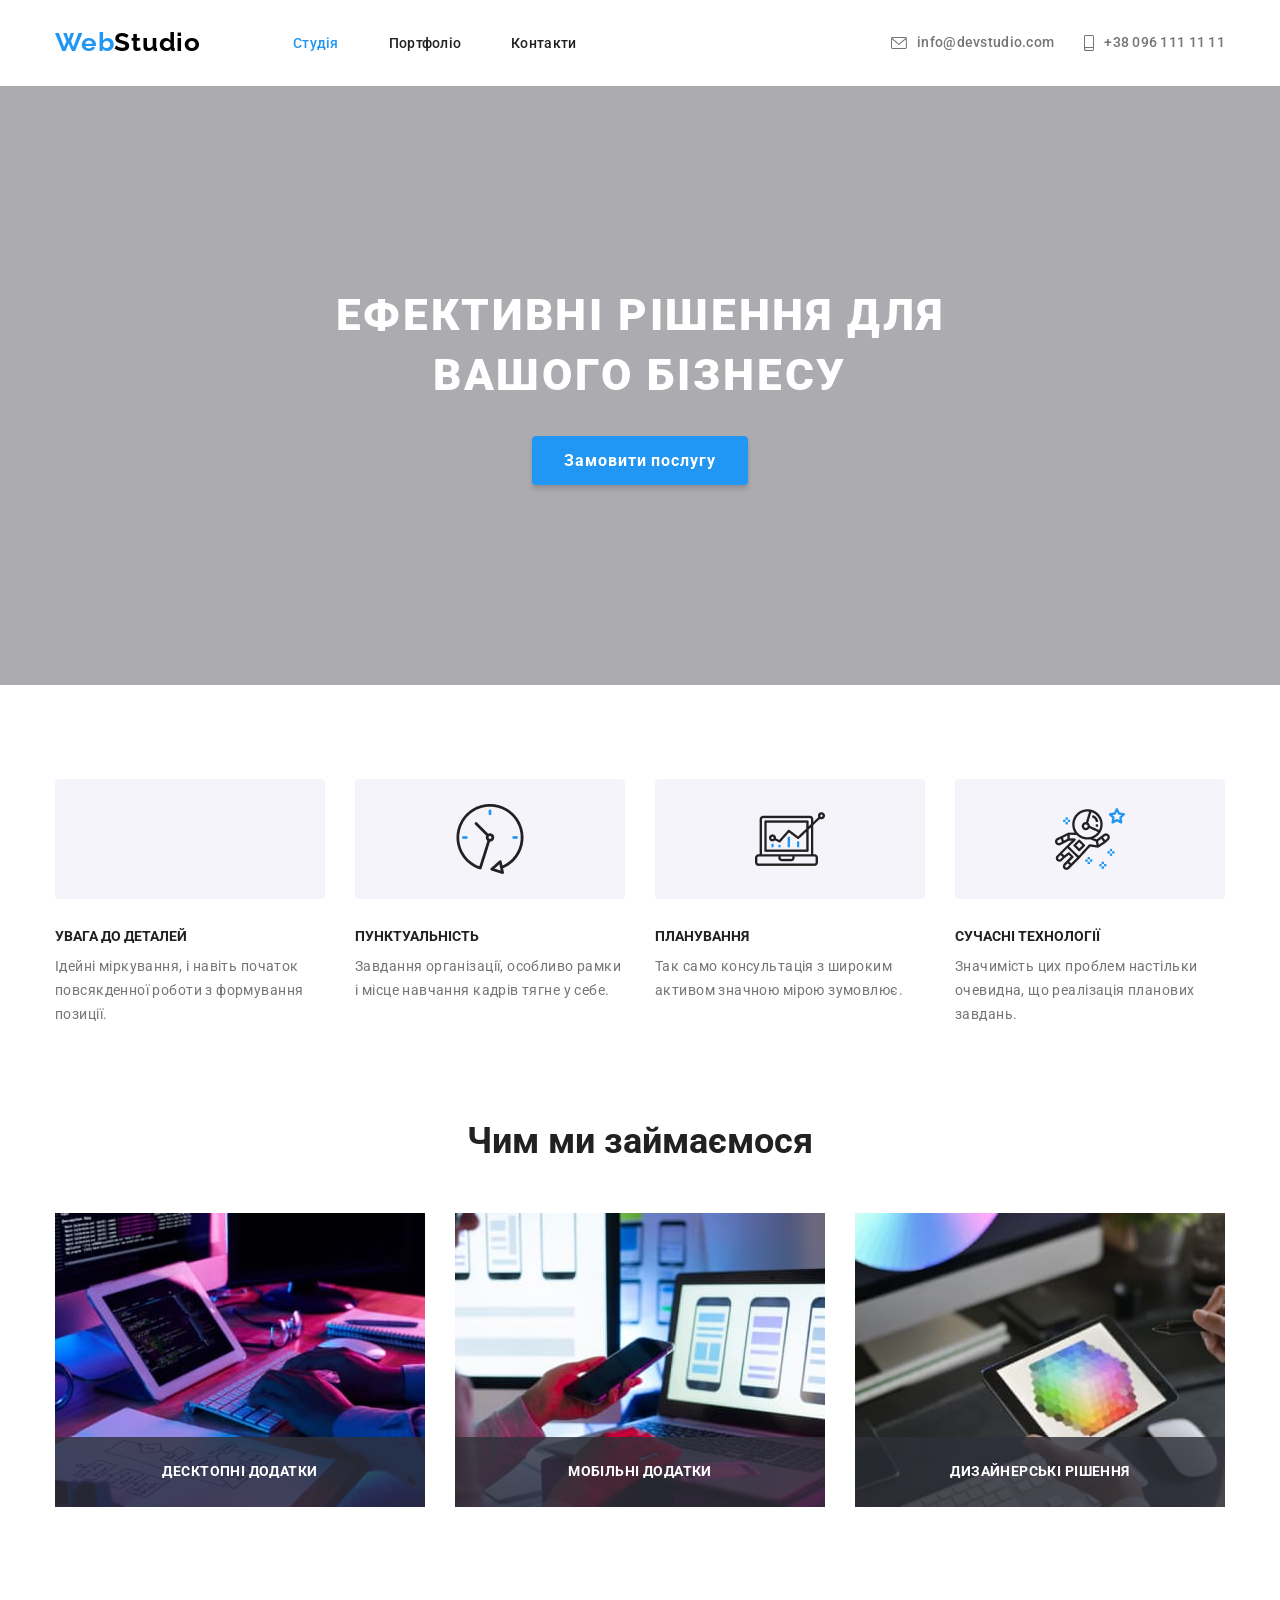
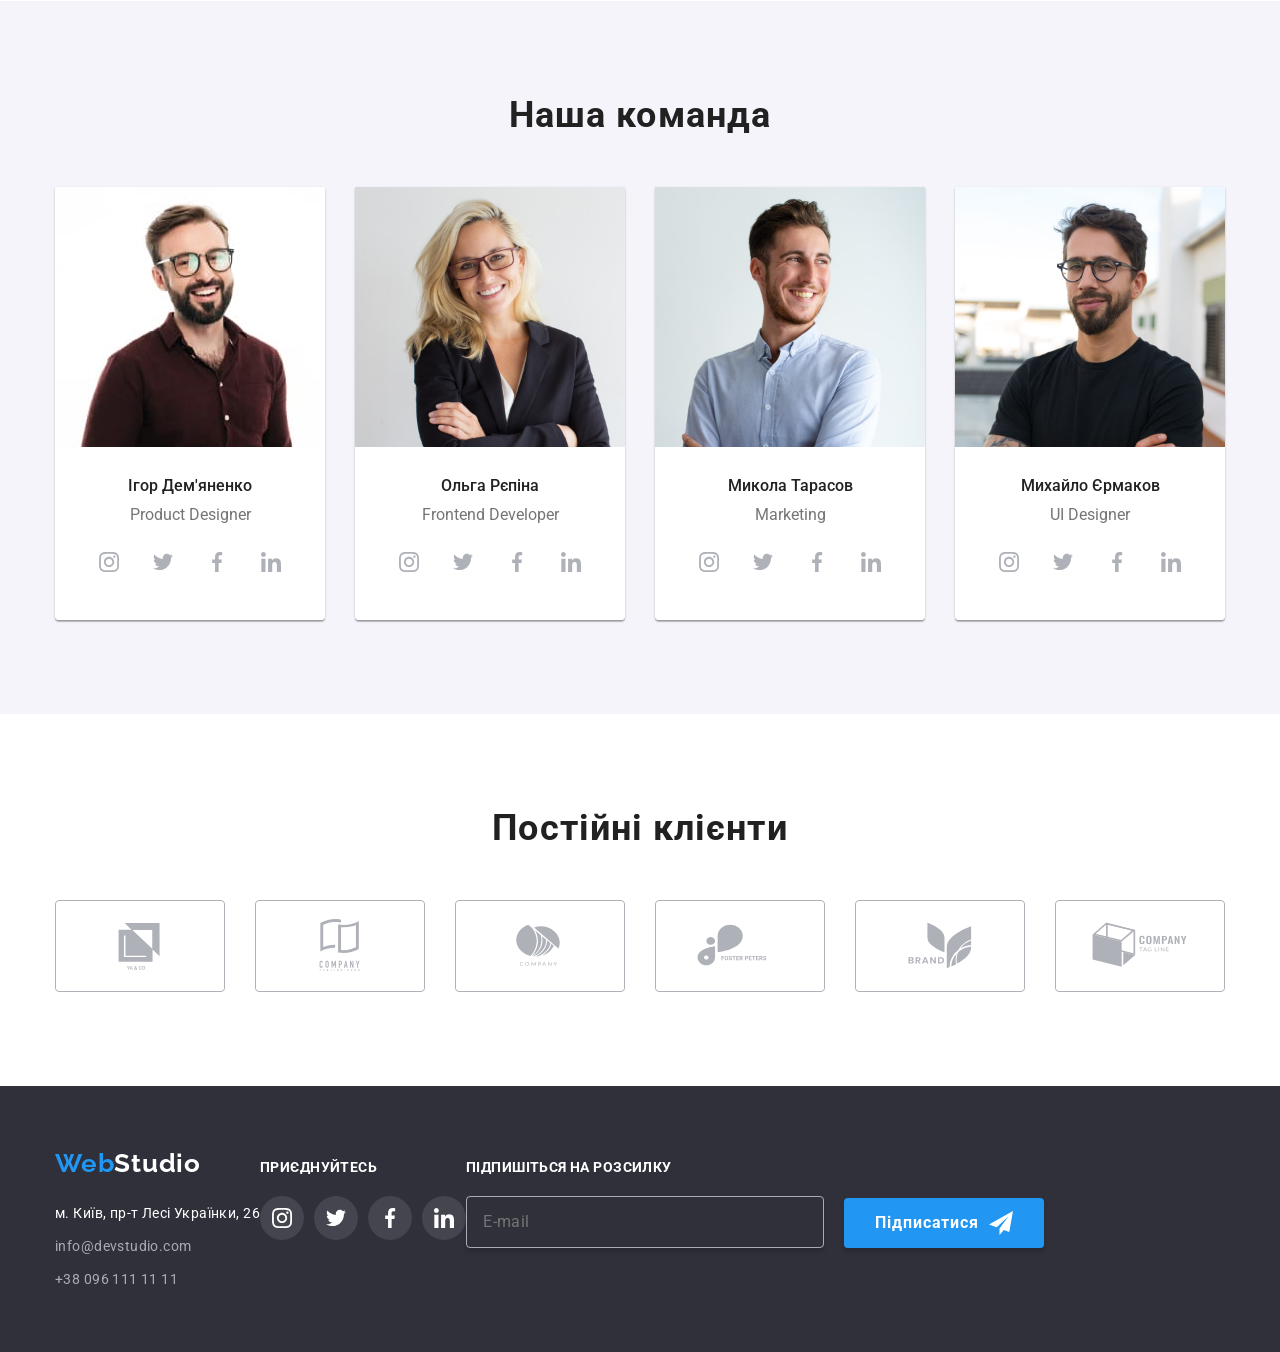
==== commit 4207cc01: "2342" ====
--- a/index.html
+++ b/index.html
@@ -14,9 +14,7 @@
       href="https://fonts.googleapis.com/css2?family=Raleway:ital,wght@0,100..900;1,100..900&family=Roboto:ital,wght@0,100;0,300;0,400;0,500;0,700;0,900;1,100;1,300;1,400;1,500;1,700;1,900&display=swap"
       rel="stylesheet"
     />
-    <link
-      rel="stylesheet"
-      href="https://cdnjs.cloudflare.com/ajax/libs/modern-normalize/2.0.0/modern-normalize.min.css"
+    <link rel="stylesheet" href="https://cdnjs.cloudflare.com/ajax/libs/modern-normalize/2.0.0/modern-normalize.min.css"
       integrity="sha512-4xo8blKMVCiXpTaLzQSLSw3KFOVPWhm/TRtuPVc4WG6kUgjH6J03IBuG7JZPkcWMxJ5huwaBpOpnwYElP/m6wg=="
       crossorigin="anonymous"
       referrerpolicy="no-referrer"/>
@@ -45,7 +43,7 @@
           <li class="header__item">
             <a class="header__link" href="mailto:info@devstudio.com">
               <svg class="header__icon head__svg">
-                <use href=".//images/symbol-defs.svg#icon-email"></use>
+                <use href=".//images/symbol-defs.svg#icon-message"></use>
               </svg>
               <span class="header__span">info@devstudio.com</span></a
             >
@@ -53,7 +51,7 @@
           <li class="header__item">
             <a class="header__link" href="tel:+380961111111"
               ><svg class="header__icon">
-                <use href=".//images/symbol-defs.svg#icon-phone"></use>
+                <use href=".//images/symbol-defs.svg#icon-smartphone"></use>
               </svg>
               <span class="header__span"> +38 096 111 11 11</span></a
             >
@@ -398,6 +396,7 @@
         </div>
       </section>
       <section class="customers">
+        <div class="container">
         <h4 class="customers__title">Постійні клієнти</h4>
         <ul class="customers__list">
           <li class="customers__item">
@@ -444,6 +443,7 @@
           </li>
         </ul>
       </section>
+    </div>
     </main>
     <footer class="footer">
       <div class="container footer__box">
@@ -597,6 +597,7 @@
         </form>
       </div>
     </div>
+    
     <script src="./js/modal.js"></script>
   </body>
 </html>
--- a/style/main.css
+++ b/style/main.css
@@ -4,10 +4,25 @@
 }
 
 .container {
-  width: 1200px;
+  max-width: 1200px;
   padding-right: 15px;
   padding-left: 15px;
   margin: 0 auto;
+}
+@media screen and (min-width: 480px) {
+  .container {
+    width: 480px;
+  }
+}
+@media screen and (min-width: 768px) {
+  .container {
+    width: 768px;
+  }
+}
+@media screen and (min-width: 1200px) {
+  .container {
+    width: 1200px;
+  }
 }
 
 *,
@@ -18,6 +33,9 @@
 
 img {
   display: block;
+  width: 100%;
+  height: auto;
+  max-width: 100%;
 }
 
 h1,
@@ -44,40 +62,141 @@
   border: none;
 }
 
-.header {
-  background-color: #ffffff;
-  padding-top: 24px;
-  padding-bottom: 25px;
-}
-.header__logo {
-  color: #000;
+.footer__web, .header__web, .header__logo {
   font-family: "Raleway";
   font-size: 26px;
   font-weight: 700;
   line-height: 1.38;
-  margin-right: 93px;
-  width: 145px;
-}
-.header__web {
-  color: #2196f3;
-  font-family: "Raleway";
-  font-size: 26px;
-  font-weight: 700;
-  line-height: 1.38;
-}
-.header__list {
-  display: flex;
-  gap: 30px;
-}
-.header__link {
-  color: #757575;
+  letter-spacing: 0.78px;
+}
+
+.nav__link, .header__link {
   font-size: 14px;
   font-weight: 500;
   line-height: 1.14;
   letter-spacing: 0.28px;
+}
+
+.footer__lab, .footer .foot__title, .affairs__text {
+  font-size: 14px;
+  font-weight: 700;
+  line-height: 1.14;
+  letter-spacing: 0.42px;
+  text-transform: uppercase;
+}
+
+.footer__item, .footer__maps, .advantages__text {
+  font-size: 14px;
+  font-weight: 400;
+  line-height: 1.71;
+  letter-spacing: 0.42px;
+}
+
+.modal .check__btn, .footer__btn, .hero__button {
+  font-size: 16px;
+  font-weight: 700;
+  line-height: 1.87;
+  letter-spacing: 0.96px;
+}
+
+.header {
+  background-color: #ffffff;
+  padding-top: 10px;
+  padding-bottom: 10px;
+}
+@media screen and (min-width: 480px) {
+  .header {
+    padding-top: 10px;
+    padding-bottom: 10px;
+  }
+}
+@media screen and (min-width: 768px) {
+  .header {
+    padding-top: 21px;
+    padding-bottom: 21px;
+  }
+}
+@media screen and (min-width: 1200px) {
+  .header {
+    padding-top: 25px;
+    padding-bottom: 25px;
+  }
+}
+.header__logo {
+  color: #000;
+  width: 145px;
+}
+@media screen and (min-width: 480px) {
+  .header__logo {
+    font-size: 24px;
+    letter-spacing: 0.72px;
+  }
+}
+@media screen and (min-width: 768px) {
+  .header__logo {
+    font-size: 24px;
+    margin-right: 88px;
+    letter-spacing: 0.72px;
+  }
+}
+@media screen and (min-width: 1200px) {
+  .header__logo {
+    font-size: 26px;
+    letter-spacing: 0.78px;
+    margin-right: 93px;
+    letter-spacing: 0.78px;
+  }
+}
+.header__web {
+  color: #2196f3;
+}
+.header__list {
+  display: none;
+  margin-left: auto;
+}
+@media screen and (min-width: 480px) {
+  .header__list {
+    display: none;
+  }
+}
+@media screen and (min-width: 768px) {
+  .header__list {
+    display: flex;
+    gap: 10px;
+    flex-direction: column;
+  }
+}
+@media screen and (min-width: 1200px) {
+  .header__list {
+    gap: 30px;
+    flex-direction: row;
+  }
+}
+.header__link {
+  color: #757575;
   display: flex;
   align-items: center;
+  justify-content: flex-start;
+  flex-direction: flex-start;
   gap: 10px;
+}
+@media screen and (min-width: 480px) {
+  .header__link {
+    font-size: 12px;
+    letter-spacing: 0.24px;
+  }
+}
+@media screen and (min-width: 768px) {
+  .header__link {
+    font-size: 12px;
+    letter-spacing: 0.24px;
+  }
+}
+@media screen and (min-width: 1200px) {
+  .header__link {
+    font-size: 14px;
+    letter-spacing: 0.28px;
+  }
 }
 .header__link:last-child {
   margin-right: 0px;
@@ -109,22 +228,29 @@
 .box {
   display: flex;
   align-items: center;
+  justify-content: flex-start;
+  flex-direction: flex-start;
 }
 
 .nav__list {
-  display: flex;
-  gap: 50px;
-  margin-right: 318px;
+  display: none;
+}
+@media screen and (min-width: 480px) {
+  .nav__list {
+    display: none;
+  }
+}
+@media screen and (min-width: 768px) {
+  .nav__list {
+    display: flex;
+    gap: 50px;
+  }
 }
 .nav__item {
   position: relative;
 }
 .nav__link {
   color: #212121;
-  font-size: 14px;
-  font-weight: 500;
-  line-height: 1.14;
-  letter-spacing: 0.28px;
 }
 .nav__link:hover, .nav__link:focus {
   color: #2196f3;
@@ -152,88 +278,309 @@
   transition-delay: 0;
 }
 
+.header__btn {
+  background: none;
+  border: transparent;
+  margin-left: auto;
+}
+@media screen and (min-width: 768px) {
+  .header__btn {
+    display: none;
+  }
+}
+
+.header__eacon {
+  width: 40px;
+  height: 40px;
+  fill: #000;
+}
+
+.menu {
+  position: fixed;
+  top: 0px;
+  left: 0px;
+  width: 100vw;
+  height: 100vh;
+  background: #fff;
+  box-shadow: 0px 4px 8px 0px rgba(0, 0, 0, 0.04), 0px 2px 4px 0px rgba(0, 0, 0, 0.08), 0px 1px 3px 0px rgba(0, 0, 0, 0.16);
+  opacity: 1;
+  padding: 48px 40px;
+  z-index: 1;
+}
+
+.is-hidden {
+  pointer-events: none;
+  opacity: 0;
+}
+
+.menu__btn {
+  border: none;
+  background: transparent;
+  position: absolute;
+  top: 10px;
+  right: 15px;
+}
+
+.menu__icon {
+  width: 40px;
+  height: 40px;
+}
+
+.menu__icon:hover {
+  fill: #2196f3;
+}
+
+.menu__list {
+  display: flex;
+  flex-direction: column;
+  gap: 32px;
+  margin-bottom: 188px;
+}
+
+.menu__link {
+  color: #212121;
+  font-size: 40px;
+  font-weight: 500;
+  line-height: 1.17;
+  letter-spacing: 0.8px;
+}
+.menu__link:hover {
+  color: #2196f3;
+}
+
+.activ {
+  color: #2196f3;
+}
+
+.menu__leest {
+  display: flex;
+  flex-direction: column;
+  gap: 32px;
+  margin-top: auto;
+}
+
+.menu__lienk {
+  color: #2196f3;
+  font-size: 34px;
+  font-weight: 500;
+  line-height: 1.17;
+  letter-spacing: 0.68px;
+}
+
+.menu__leenk {
+  color: #757575;
+  font-size: 24px;
+  font-weight: 500;
+  line-height: 1.16;
+  letter-spacing: 0.68px;
+}
+
+.menu__least {
+  display: flex;
+  margin-top: 64px;
+}
+
+.menu__leank {
+  color: #2196f3;
+  font-size: 18px;
+  font-weight: 500;
+  line-height: 1.2;
+  letter-spacing: 0.36px;
+  border-right: 1px solid rgba(33, 33, 33, 0.2);
+  padding-right: 10px;
+  padding-left: 10px;
+}
+
+.first {
+  padding-left: 0;
+}
+
+.last {
+  padding-right: 0;
+  border: none;
+}
+
+.nav-box {
+  margin-bottom: auto;
+}
+
 .hero {
-  padding-top: 200px;
-  padding-bottom: 200px;
-  text-align: center;
-  background-image: linear-gradient(rgba(47, 48, 58, 0.4), rgba(47, 48, 58, 0.4)), url(../images/fons.jpg);
+  padding-top: 118px;
+  padding-bottom: 118px;
+  background-image: linear-gradient(rgba(47, 48, 58, 0.4), rgba(47, 48, 58, 0.4)), url(../images/mobile/mobile@1x.webp);
+  background-position: center;
   background-repeat: no-repeat;
   background-size: cover;
+  overflow: hidden;
+  text-align: center;
+}
+@media (min-device-pixel-ratio: 2), (-webkit-min-device-pixel-ratio: 2), (min-resolution: 192dpi), (min-resolution: 2dppx) {
+  .hero {
+    background-image: linear-gradient(rgba(47, 48, 58, 0.4), rgba(47, 48, 58, 0.4)), url(../images/mobile/mobile@2x.webp);
+  }
+}
+@media screen and (min-width: 768px) {
+  .hero {
+    background-image: linear-gradient(rgba(47, 48, 58, 0.4), rgba(47, 48, 58, 0.4)), url(../images/tablet/table@1x.webp);
+  }
+}
+@media screen and (min-width: 768px) and (min-device-pixel-ratio: 2), screen and (min-width: 768px) and (-webkit-min-device-pixel-ratio: 2), screen and (min-width: 768px) and (min-resolution: 192dpi), screen and (min-width: 768px) and (min-resolution: 2dppx) {
+  .hero {
+    background-image: linear-gradient(rgba(47, 48, 58, 0.4), rgba(47, 48, 58, 0.4)), url(../images/tablet/table@2x.webp);
+  }
+}
+@media screen and (min-width: 1200px) {
+  .hero {
+    padding-top: 200px;
+    padding-bottom: 200px;
+    background-image: linear-gradient(rgba(47, 48, 58, 0.4), rgba(47, 48, 58, 0.4)), url(../images/dekstop/dekstop@1x.webp);
+  }
+}
+@media screen and (min-width: 1200px) and (min-device-pixel-ratio: 2), screen and (min-width: 1200px) and (-webkit-min-device-pixel-ratio: 2), screen and (min-width: 1200px) and (min-resolution: 192dpi), screen and (min-width: 1200px) and (min-resolution: 2dppx) {
+  .hero {
+    background-image: linear-gradient(rgba(47, 48, 58, 0.4), rgba(47, 48, 58, 0.4)), url(../images/dekstop/dekstop@2x.webp);
+  }
 }
 .hero__title {
   color: #fff;
-  font-size: 44px;
+  font-size: 26px;
   font-weight: 900;
-  line-height: 1.36;
+  line-height: 1.61;
+  letter-spacing: 1.56px;
   text-transform: uppercase;
-  width: 696px;
+  width: 100%;
   margin-bottom: 30px;
   margin-left: auto;
   margin-right: auto;
 }
+@media screen and (min-width: 480px) {
+  .hero__title {
+    width: 360px;
+  }
+}
+@media screen and (min-width: 1200px) {
+  .hero__title {
+    font-size: 44px;
+    line-height: 1.36;
+    letter-spacing: 2.64px;
+    width: 696px;
+  }
+}
 .hero__button {
   color: #fff;
-  text-align: center;
-  font-size: 16px;
-  font-weight: 700;
-  line-height: 1.87;
-  letter-spacing: 0.96px;
   background-color: #2196f3;
-  padding: 10px 32px;
-  border: 0;
+  padding: 10px 24px;
+  border: none;
   border-radius: 4px;
   box-shadow: 0px 4px 4px 0px rgba(0, 0, 0, 0.15);
 }
+@media screen and (min-width: 1200px) {
+  .hero__button {
+    padding: 10px 32px;
+  }
+}
 
 .advantages {
   background-color: #ffffff;
-  padding-top: 94px;
+  padding-top: 60px;
+  padding-bottom: 60px;
+}
+@media screen and (min-width: 1200px) {
+  .advantages {
+    padding-top: 94px;
+    padding-bottom: 0;
+  }
 }
 .advantages__list {
   display: flex;
+  flex-direction: column;
   gap: 30px;
+}
+@media screen and (min-width: 768px) {
+  .advantages__list {
+    flex-direction: row;
+    flex-wrap: wrap;
+  }
+}
+@media screen and (min-width: 1200px) {
+  .advantages__list {
+    flex-wrap: nowrap;
+  }
 }
 .advantages__item::before {
   content: "";
   border-radius: 4px;
   background: rgb(245, 244, 250);
-  width: 270px;
+  background-image: url(../images/anten.png);
   height: 120px;
   display: block;
-  background-image: url(../images/antenna.png);
+  background-position: center;
   background-repeat: no-repeat;
-  background-position: center;
   margin-bottom: 30px;
 }
-.advantages__item::before:nth-child(2)::before {
+@media screen and (min-width: 480px) {
+  .advantages__item::before {
+    width: 450px;
+  }
+}
+@media screen and (min-width: 768px) {
+  .advantages__item::before {
+    width: 354px;
+  }
+}
+@media screen and (min-width: 1200px) {
+  .advantages__item::before {
+    width: 270px;
+  }
+}
+.advantages__item:nth-child(2)::before {
   background-image: url(../images/clock.png);
 }
-.advantages__item::before:nth-child(3)::before {
+.advantages__item:nth-child(3)::before {
   background-image: url(../images/diagram.png);
 }
-.advantages__item::before:nth-child(4)::before {
+.advantages__item:last-child::before {
   background-image: url(../images/astronaut.png);
 }
 .advantages__title {
   color: #212121;
+  text-align: center;
   font-size: 14px;
   font-weight: 700;
   line-height: 1.14;
-  text-transform: uppercase;
+  letter-spacing: 0.42;
   margin-bottom: 10px;
+}
+@media screen and (min-width: 768px) {
+  .advantages__title {
+    text-align: start;
+  }
 }
 .advantages__text {
   color: #757575;
-  font-size: 14px;
-  font-weight: 400;
-  line-height: 1.71;
-  width: 270px;
+  width: 100%;
+}
+@media screen and (min-width: 768px) {
+  .advantages__text {
+    width: 354px;
+  }
+}
+@media screen and (min-width: 1200px) {
+  .advantages__text {
+    width: 270px;
+  }
 }
 
 .affairs {
   background-color: #ffffff;
   padding-top: 94px;
   padding-bottom: 94px;
+  display: none;
+}
+@media screen and (min-width: 1200px) {
+  .affairs {
+    display: flex;
+  }
 }
 .affairs__list {
   display: flex;
@@ -257,53 +604,84 @@
   width: 370px;
   height: 70px;
   display: flex;
+  align-items: center;
   justify-content: center;
-  align-items: center;
+  flex-direction: flex-start;
   background: rgba(47, 48, 58, 0.8);
   position: absolute;
   bottom: 0;
 }
 .affairs__text {
   color: #fff;
-  font-size: 14px;
-  font-weight: 700;
-  line-height: 1.14;
-  letter-spacing: 0.42px;
-  text-transform: uppercase;
 }
 
 .comand {
   background-color: rgb(245, 244, 250);
-  padding-top: 94px;
-  padding-bottom: 94px;
+  padding-top: 60px;
+  padding-bottom: 60px;
   text-align: center;
 }
+@media screen and (min-width: 1200px) {
+  .comand {
+    padding-top: 94px;
+    padding-bottom: 94px;
+  }
+}
 .comand__list {
   display: flex;
+  flex-direction: column;
   gap: 30px;
-  max-width: 1200px;
+}
+@media screen and (min-width: 768px) {
+  .comand__list {
+    flex-direction: row;
+    flex-wrap: wrap;
+  }
+}
+@media screen and (min-width: 1200px) {
+  .comand__list {
+    flex-wrap: nowrap;
+  }
 }
 .comand__item {
+  flex-basis: 100%;
   border-radius: 0px 0px 4px 4px;
   box-shadow: 0px 1px 3px 0px rgba(0, 0, 0, 0.12), 0px 1px 1px 0px rgba(0, 0, 0, 0.14), 0px 2px 1px 0px rgba(0, 0, 0, 0.2);
+}
+@media screen and (min-width: 768px) {
+  .comand__item {
+    flex-basis: calc((100% - 30px) / 2);
+  }
+}
+@media screen and (min-width: 1200px) {
+  .comand__item {
+    flex-basis: calc((100% - 90px) / 4);
+  }
 }
 .comand__box {
   border-radius: 0px 0px 4px 4px;
   background: #fff;
-  width: 270px;
   padding-top: 30px;
-  padding-bottom: 30px;
+  padding-bottom: 36px;
 }
 .comand__img {
-  width: 270px;
+  width: 100%;
 }
 .comand__title {
   color: #212121;
-  font-size: 36px;
+  text-align: center;
+  font-size: 28px;
   font-weight: 700;
   line-height: 1.16;
-  margin-bottom: 50px;
-  letter-spacing: 1.08px;
+  letter-spacing: 0.84px;
+  margin-bottom: 30px;
+}
+@media screen and (min-width: 1200px) {
+  .comand__title {
+    font-size: 36px;
+    letter-spacing: 1.08px;
+    margin-bottom: 50px;
+  }
 }
 .comand__description {
   color: #212121;
@@ -321,14 +699,16 @@
 }
 .comand__leest {
   display: flex;
-  gap: 10px;
-  justify-content: center;
-  align-items: center;
-}
-.comand__eatem {
-  display: flex;
   align-items: center;
   justify-content: center;
+  flex-direction: flex-start;
+  gap: 10px;
+}
+.comand__eatem {
+  display: flex;
+  align-items: center;
+  justify-content: center;
+  flex-direction: flex-start;
   padding: 12px;
 }
 .comand__eatem:hover, .comand__eatem:focus {
@@ -357,33 +737,73 @@
 }
 
 .customers {
-  padding-top: 94px;
-  padding-bottom: 94px;
+  padding-top: 60px;
+  padding-bottom: 60px;
+}
+@media screen and (min-width: 1200px) {
+  .customers {
+    padding-top: 94px;
+    padding-bottom: 94px;
+  }
 }
 .customers__list {
   display: flex;
+  align-items: center;
   justify-content: center;
-  align-items: center;
+  flex-direction: flex-start;
   gap: 30px;
   position: relative;
+  flex-wrap: wrap;
+}
+.customers__item {
+  flex-basis: calc((100% - 30px) / 2);
+}
+@media screen and (min-width: 768px) {
+  .customers__item {
+    flex-basis: calc((100% - 120px) / 5);
+  }
+}
+@media screen and (min-width: 1200px) {
+  .customers__item {
+    flex-basis: calc((100% - 150px) / 6);
+  }
 }
 .customers__title {
   color: #212121;
   text-align: center;
-  font-size: 36px;
+  margin-bottom: 30px;
   font-weight: 700;
-  line-height: 1.16;
-  letter-spacing: 1.08px;
-  margin-bottom: 50px;
+  font-size: 28px;
+  line-height: 1.17;
+  letter-spacing: 0.84px;
+}
+@media screen and (min-width: 1200px) {
+  .customers__title {
+    font-size: 36px;
+    line-height: 1.16;
+    letter-spacing: 1.08px;
+    margin-bottom: 50px;
+  }
 }
 .customers__link {
   display: flex;
+  align-items: center;
   justify-content: center;
-  align-items: center;
-  width: 170px;
+  flex-direction: flex-start;
+  width: 100%;
   height: 92px;
   border-radius: 4px;
   border: 1px solid #AFB1B8;
+}
+@media screen and (min-width: 768px) {
+  .customers__link {
+    width: 226px;
+  }
+}
+@media screen and (min-width: 1200px) {
+  .customers__link {
+    width: 170px;
+  }
 }
 .customers__link:hover, .customers__link:focus {
   outline: 1px solid #2196f3;
@@ -401,7 +821,7 @@
   transition-delay: 0;
 }
 .customers__icon {
-  width: 106px;
+  width: 100%;
   height: 60px;
   fill: #AFB1B8;
 }
@@ -413,27 +833,82 @@
 }
 .footer__box {
   display: flex;
-  gap: 70px;
-  align-items: center;
-}
-.footer__logo, .footer__web {
+  flex-direction: column;
+}
+@media screen and (min-width: 1200px) {
+  .footer__box {
+    flex-direction: row;
+    text-align: start;
+    align-items: baseline;
+  }
+}
+.footer .adapt {
+  display: flex;
+  flex-direction: column;
+  justify-content: center;
+  align-items: baseline;
+  gap: 60px;
+}
+@media screen and (min-width: 768px) {
+  .footer .adapt {
+    flex-direction: row;
+    gap: 165px;
+  }
+}
+@media screen and (min-width: 1200px) {
+  .footer .adapt {
+    justify-content: start;
+    gap: 93px;
+    margin-right: auto;
+  }
+}
+.footer .drop {
+  margin-right: auto;
+  margin-left: auto;
+  text-align: center;
+}
+@media screen and (min-width: 768px) {
+  .footer .drop {
+    margin-left: 0;
+    margin-right: 0;
+  }
+}
+@media screen and (min-width: 1200px) {
+  .footer .drop {
+    text-align: start;
+    margin-left: 0;
+    margin-right: auto;
+  }
+}
+.footer__logo {
   color: #fff;
   font-family: "Raleway";
-  font-size: 26px;
+  font-size: 24px;
   font-weight: 700;
-  line-height: 1.38;
-  letter-spacing: 0.78px;
+  line-height: 1.37;
+  letter-spacing: 0.72px;
+}
+@media screen and (min-width: 1200px) {
+  .footer__logo {
+    letter-spacing: 0.78px;
+    font-size: 26px;
+  }
+}
+.footer__web {
+  color: #2196f3;
+}
+@media screen and (min-width: 1200px) {
+  .footer__web {
+    font-size: 26px;
+    letter-spacing: 0.78px;
+  }
 }
 .footer__adress {
   font-style: normal;
   margin-top: 20px;
 }
-.footer__maps, .footer__item {
+.footer__maps {
   color: #fff;
-  font-size: 14px;
-  font-weight: 400;
-  line-height: 1.71;
-  letter-spacing: 0.42px;
 }
 .footer__list {
   margin-top: 9px;
@@ -444,28 +919,42 @@
 .footer__link:last-child {
   margin-bottom: 0px;
 }
+.footer__item {
+  color: rgba(255, 255, 255, 0.6);
+  text-align: center;
+}
 .footer .foot {
-  padding-top: 12px;
-  padding-bottom: 40px;
+  margin-right: auto;
+  margin-left: auto;
+  text-align: center;
+}
+@media screen and (min-width: 768px) {
+  .footer .foot {
+    margin-right: 0;
+    margin-left: 0;
+  }
+}
+@media screen and (min-width: 1200px) {
+  .footer .foot {
+    text-align: start;
+  }
 }
 .footer .foot__title {
   color: #fff;
-  font-size: 14px;
-  font-weight: 700;
-  line-height: 1.14;
-  letter-spacing: 0.42px;
-  text-transform: uppercase;
   margin-bottom: 20px;
 }
 .footer .foot__list {
   display: flex;
+  align-items: center;
+  justify-content: flex-start;
+  flex-direction: flex-start;
   gap: 10px;
+}
+.footer .foot__item {
+  display: flex;
   align-items: center;
-}
-.footer .foot__item {
-  display: flex;
   justify-content: center;
-  align-items: center;
+  flex-direction: flex-start;
   width: 44px;
   height: 44px;
   border-radius: 33px;
@@ -494,21 +983,27 @@
 }
 .footer__form {
   display: flex;
-  gap: 12px;
-  margin-left: 93px;
-  padding-bottom: 19px;
+  flex-direction: column;
+  margin-top: 60px;
+}
+@media screen and (min-width: 1200px) {
+  .footer__form {
+    flex-direction: row;
+    margin-top: 0;
+  }
 }
 .footer__lab {
   color: #fff;
-  font-size: 14px;
-  font-weight: 700;
-  line-height: 1.14;
-  letter-spacing: 0.42px;
-  text-transform: uppercase;
+  text-align: center;
+}
+@media screen and (min-width: 1200px) {
+  .footer__lab {
+    text-align: start;
+  }
 }
 .footer__inp {
   display: block;
-  width: 358px;
+  width: 100%;
   background-color: transparent;
   color: rgba(255, 255, 255, 0.6);
   font-size: 16px;
@@ -521,21 +1016,41 @@
   box-shadow: 0px 4px 4px rgba(0, 0, 0, 0.15);
   outline: none;
   margin-top: 20px;
+  margin-right: auto;
+  margin-left: auto;
+}
+@media screen and (min-width: 480px) {
+  .footer__inp {
+    width: 450px;
+  }
+}
+@media screen and (min-width: 1200px) {
+  .footer__inp {
+    width: 358px;
+  }
 }
 .footer__btn {
   display: flex;
   align-items: center;
+  justify-content: center;
+  flex-direction: flex-start;
   background-color: #2196f3;
   color: #fff;
-  font-size: 16px;
-  font-weight: 700;
-  line-height: 1.87;
-  letter-spacing: 0.96px;
   border-radius: 4px;
   box-shadow: 0px 4px 4px rgba(0, 0, 0, 0.15);
-  padding: 10px 28px;
   height: 50px;
-  margin-top: 36px;
+  margin-top: 0;
+  width: 200px;
+  margin-left: auto;
+  margin-right: auto;
+  margin-top: 20px;
+}
+@media screen and (min-width: 1200px) {
+  .footer__btn {
+    margin-right: 0;
+    margin-left: 20px;
+    margin-top: auto;
+  }
 }
 .footer__icon {
   fill: #fff;
@@ -573,8 +1088,9 @@
 }
 .modal__btn {
   display: flex;
+  align-items: center;
   justify-content: center;
-  align-items: center;
+  flex-direction: flex-start;
   border-radius: 50%;
   background-color: transparent;
   padding: 6px;
@@ -601,10 +1117,24 @@
   color: #212121;
   font-size: 20px;
   font-weight: 700;
-  line-height: 1.15;
+  line-height: 1.5;
   letter-spacing: 0.6px;
   text-align: center;
   margin-bottom: 12px;
+  width: 100%;
+  margin-right: auto;
+  margin-left: auto;
+}
+@media screen and (min-width: 480px) {
+  .modal__title {
+    width: 370px;
+  }
+}
+@media screen and (min-width: 1200px) {
+  .modal__title {
+    width: 448px;
+    line-height: 1.15;
+  }
 }
 .modal__lab {
   color: #757575;
@@ -616,7 +1146,7 @@
 }
 .modal__inp {
   display: block;
-  width: 448px;
+  width: 100%;
   height: 40px;
   border-radius: 4px;
   border: 1px solid rgb(238, 238, 238);
@@ -625,6 +1155,16 @@
   margin-top: 4px;
   outline: none;
 }
+@media screen and (min-width: 480px) {
+  .modal__inp {
+    width: 370px;
+  }
+}
+@media screen and (min-width: 1200px) {
+  .modal__inp {
+    width: 448px;
+  }
+}
 .modal__inp:hover, .modal__inp:focus {
   border-color: #2196f3;
   transition-property: border-color;
@@ -634,15 +1174,26 @@
 }
 .modal__coment {
   display: block;
-  width: 448px;
+  width: 100%;
   height: 120px;
   border-radius: 4px;
   border-color: rgb(238, 238, 238);
   padding: 12px 16px;
-  margin-bottom: 25px;
+  margin-bottom: 20px;
   resize: none;
   margin-top: 4px;
   outline: none;
+}
+@media screen and (min-width: 480px) {
+  .modal__coment {
+    width: 370px;
+  }
+}
+@media screen and (min-width: 1200px) {
+  .modal__coment {
+    width: 448px;
+    margin-bottom: 25px;
+  }
 }
 .modal__box {
   position: relative;
@@ -669,34 +1220,48 @@
   width: 16px;
   height: 16px;
   margin-right: 8px;
+  display: flex;
+  align-items: center;
 }
 .modal .check {
   display: flex;
   align-items: center;
   justify-content: center;
-  margin-bottom: 34px;
+  flex-direction: flex-start;
+  margin-bottom: 30px;
+}
+.modal .check__text {
   color: #757575;
-  font-size: 14px;
+  font-size: 12px;
   font-weight: 400;
-  line-height: 1.7;
-  letter-spacing: 0.42px;
+  line-height: 1.16;
+  letter-spacing: 0.36px;
+  display: flex;
+  flex-wrap: wrap;
+}
+@media screen and (min-width: 768px) {
+  .modal .check__text {
+    align-items: center;
+  }
+}
+@media screen and (min-width: 1200px) {
+  .modal .check__text {
+    font-size: 14px;
+    line-height: 1.7px;
+  }
 }
 .modal .check__link {
   color: #2196f3;
-  font-size: 14px;
+  font-size: 12px;
   font-weight: 400;
-  line-height: 1.7;
-  letter-spacing: 0.42px;
+  line-height: 1.16;
+  letter-spacing: 0.36px;
   text-decoration-line: underline;
   margin-left: 3px;
 }
 .modal .check__btn {
   color: #fff;
   text-align: center;
-  font-size: 16px;
-  font-weight: 700;
-  line-height: 1.8;
-  letter-spacing: 0.96px;
   padding: 10px 53px;
   border-radius: 4px;
   background: #2196f3;
@@ -708,15 +1273,37 @@
 
 .photo {
   background-color: #ffffff;
-  padding-top: 94px;
-  padding-bottom: 94px;
+  padding-top: 60px;
+  padding-bottom: 60px;
   border-top: 1px solid #ececec;
 }
+@media screen and (min-width: 1200px) {
+  .photo {
+    padding-top: 94px;
+    padding-bottom: 94px;
+  }
+}
 .photo__leest {
   display: flex;
+  align-items: flex-start;
+  justify-content: flex-start;
+  flex-direction: flex-start;
   gap: 8px;
-  justify-content: center;
   margin-bottom: 50px;
+  width: 100%;
+  flex-wrap: wrap;
+}
+@media screen and (min-width: 480px) {
+  .photo__leest {
+    width: 360px;
+  }
+}
+@media screen and (min-width: 768px) {
+  .photo__leest {
+    flex-wrap: nowrap;
+    justify-content: center;
+    width: 100%;
+  }
 }
 .photo__btn {
   color: #212121;
@@ -742,11 +1329,24 @@
 }
 .photo__list {
   display: flex;
+  align-items: flex-start;
+  justify-content: flex-start;
+  flex-direction: flex-start;
+  gap: 30px;
   flex-wrap: wrap;
-  gap: 30px;
 }
 .photo__link {
-  flex-basis: calc((100% - 60px) / 3);
+  flex-basis: calc((100% - 0px) / 1);
+}
+@media screen and (min-width: 768px) {
+  .photo__link {
+    flex-basis: calc((100% - 30px) / 2);
+  }
+}
+@media screen and (min-width: 1200px) {
+  .photo__link {
+    flex-basis: calc((100% - 60px) / 3);
+  }
 }
 .photo__link:hover, .photo__link:focus {
   box-shadow: 0px 1px 1px 0px rgba(0, 0, 0, 0.12), 0px 4px 4px 0px rgba(0, 0, 0, 0.06), 1px 4px 6px 0px rgba(0, 0, 0, 0.16);
@@ -775,6 +1375,7 @@
 }
 .photo__img {
   width: 100%;
+  height: 294px;
 }
 .photo__box {
   border: 1px solid rgb(238, 238, 238);
@@ -799,9 +1400,9 @@
   position: absolute;
   top: 0;
   left: 0;
-  width: 370px;
-  height: 294px;
-  padding: 63px 24px;
+  width: 100%;
+  height: 100%;
+  padding: 77px 24px;
   background: rgba(33, 150, 243, 0.9);
   opacity: 0;
   transition-property: background-color transform;
@@ -810,6 +1411,16 @@
   transition-delay: 0;
   transform: translatey(370px);
   overflow: hidden;
+}
+@media screen and (min-width: 768px) {
+  .overlay {
+    padding: 49px 24px;
+  }
+}
+@media screen and (min-width: 1200px) {
+  .overlay {
+    padding: 63px 24px;
+  }
 }
 
 .over__text {
@@ -818,8 +1429,10 @@
   font-weight: 400;
   line-height: 1.5;
   letter-spacing: 0.54px;
-  width: 322px;
+  width: 100%;
+  height: 100%;
   transition-property: color;
   transition-duration: 250ms;
   transition-timing-function: cubic-bezier(0.4, 0, 0.2, 1);
-  transition-delay: 0; }+  transition-delay: 0;
+}
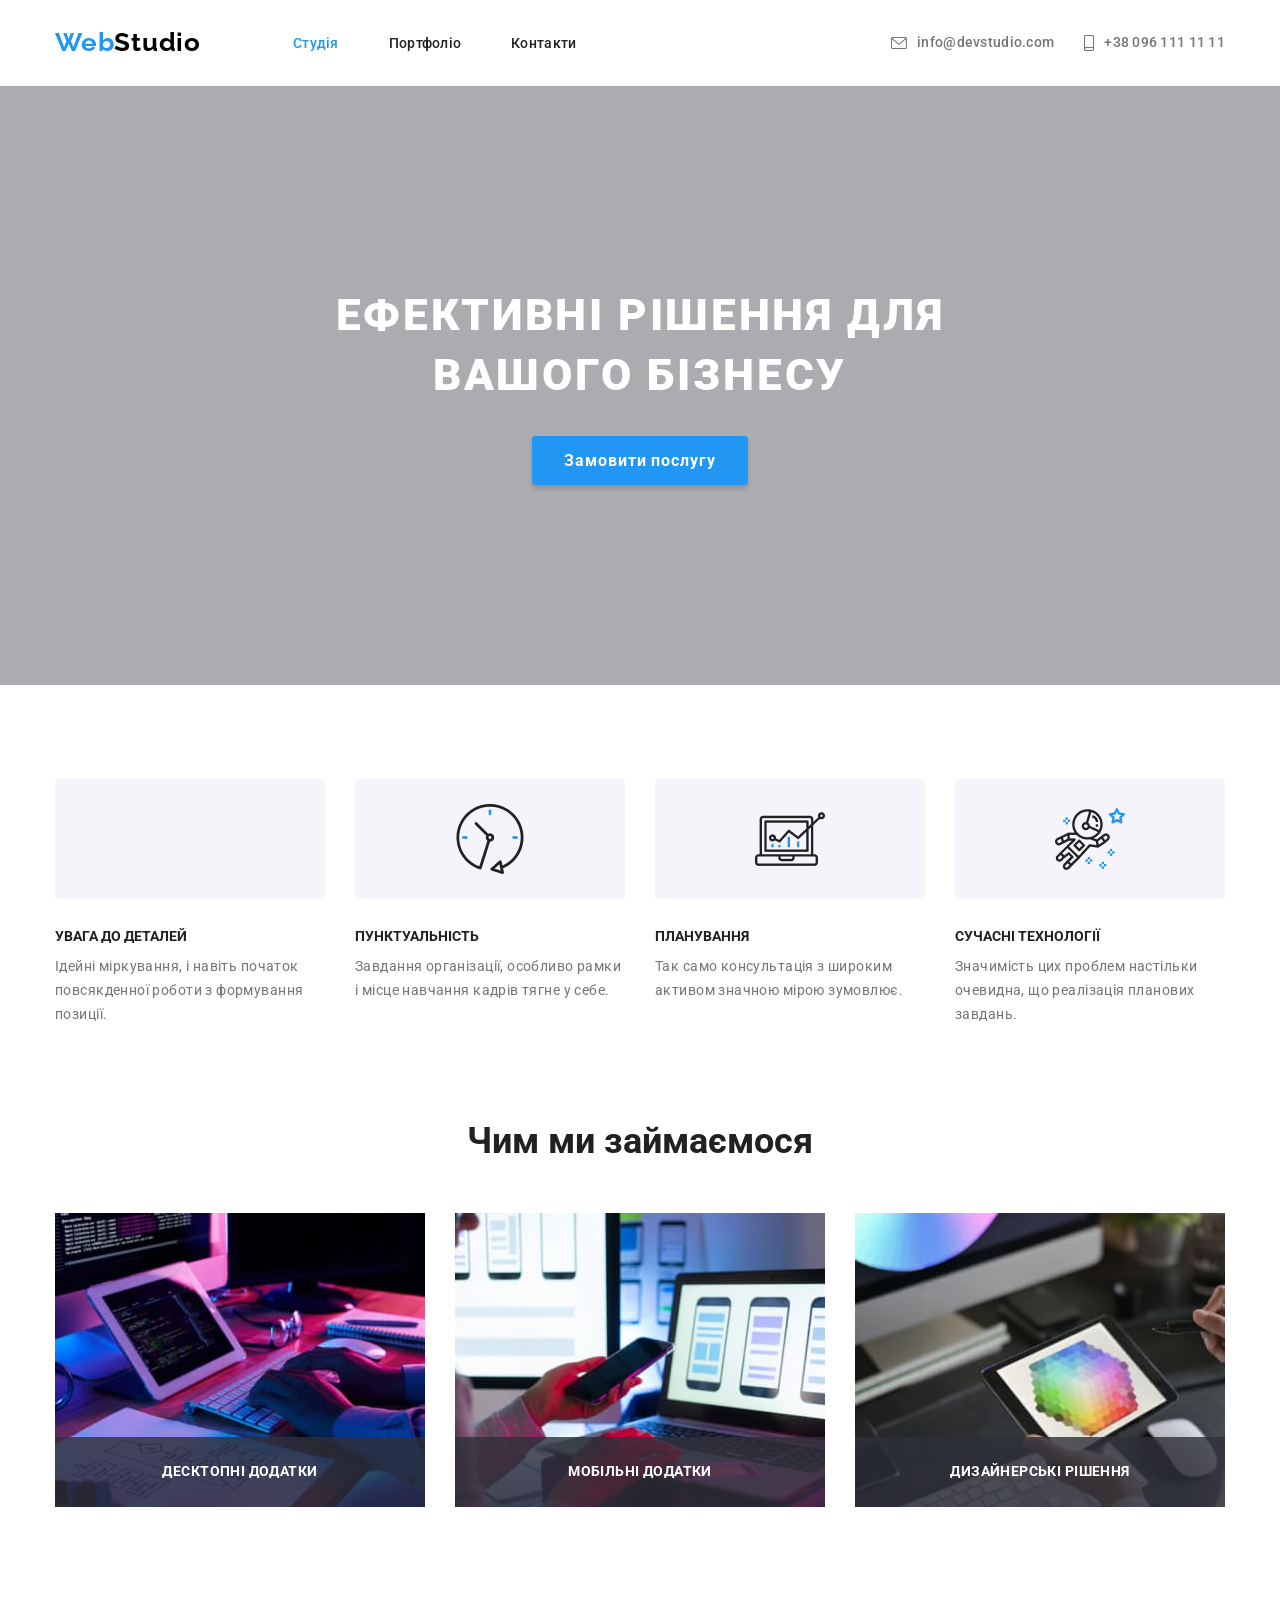
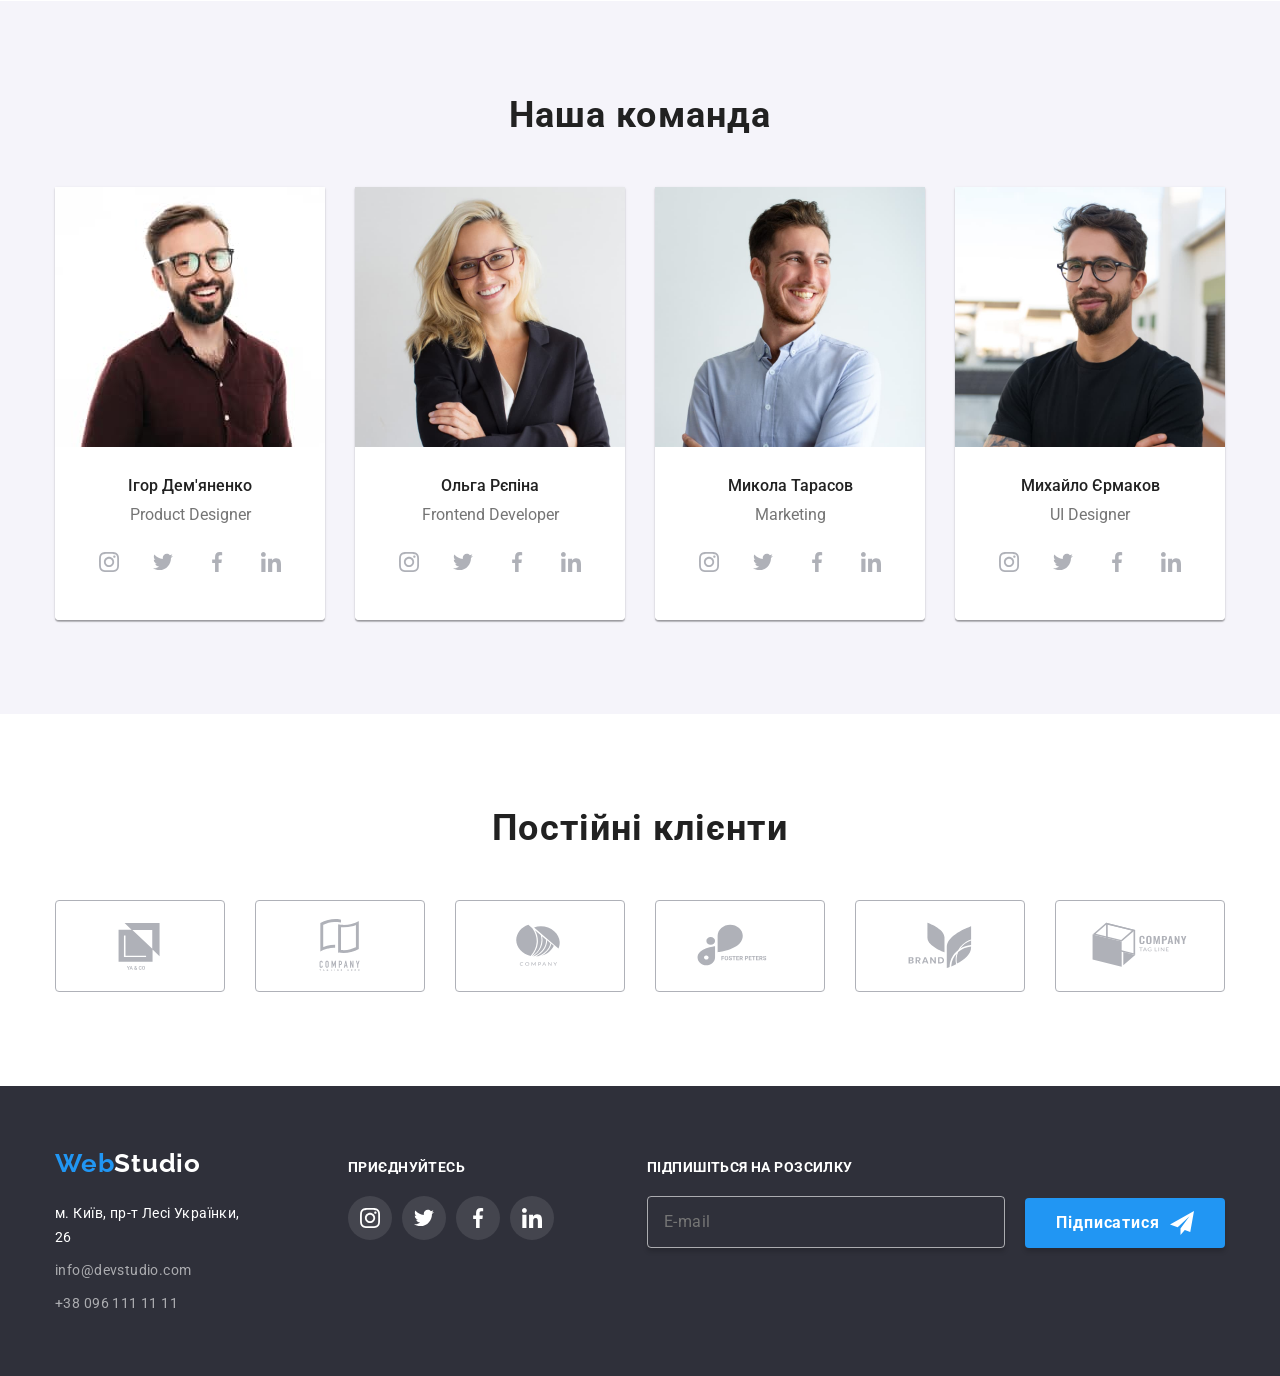
==== commit f79ad7b1: "1235" ====
--- a/index.html
+++ b/index.html
@@ -14,18 +14,19 @@
       href="https://fonts.googleapis.com/css2?family=Raleway:ital,wght@0,100..900;1,100..900&family=Roboto:ital,wght@0,100;0,300;0,400;0,500;0,700;0,900;1,100;1,300;1,400;1,500;1,700;1,900&display=swap"
       rel="stylesheet"
     />
-    <link rel="stylesheet" href="https://cdnjs.cloudflare.com/ajax/libs/modern-normalize/2.0.0/modern-normalize.min.css"
-      integrity="sha512-4xo8blKMVCiXpTaLzQSLSw3KFOVPWhm/TRtuPVc4WG6kUgjH6J03IBuG7JZPkcWMxJ5huwaBpOpnwYElP/m6wg=="
-      crossorigin="anonymous"
-      referrerpolicy="no-referrer"/>
+    <link rel="stylesheet" href="https://cdnjs.cloudflare.com/ajax/libs/modern-normalize/2.0.0/modern-normalize.min.css" integrity="sha512-4xo8blKMVCiXpTaLzQSLSw3KFOVPWhm/TRtuPVc4WG6kUgjH6J03IBuG7JZPkcWMxJ5huwaBpOpnwYElP/m6wg==" crossorigin="anonymous" referrerpolicy="no-referrer" />
     <link rel="stylesheet" href="./style/main.css"/>
   </head>
   <body>
     <header class="header">
       <div class="container box">
         <a class="header__logo" href="/index.html"
-          ><span class="header__web">Web</span>Studio</a
-        >
+          ><span class="header__web">Web</span>Studio</a>
+          <button type="button" class="header__btn" modal-header-open>
+            <svg class="header__eacon">
+            <use href="./images/symbol-defs.svg#icon-menu"></use>
+            </svg>
+            </button>
         <nav class="header__nav">
           <ul class="nav__list">
             <li class="nav__item">
@@ -57,6 +58,28 @@
             >
           </li>
         </ul>
+        <div class="menu is-hidden" header-modal>
+          <button type="button" class="menu__btn" modal-header-close><svg class="menu__icon">
+            <use href="./images/symbol-defs.svg#icon-dagger"></use>
+          </svg></button>
+          <nav class="menu-nav">
+          <ul class="menu__list">
+            <li class="menu__item"><a href="./index.html" class="menu__link activ">Студія</a></li>
+            <li class="menu__item"><a href="./pages/portfolio.html" class="menu__link">Портфоліо</a></li>
+            <li class="menu__item"><a href="#" class="menu__link">Контакти</a></li>
+          </ul>
+          </nav>
+          <ul class="menu__leest">
+            <li class="menu__eetem"><a href="tel:+380961111111" class="menu__lienk">+38 096 111 11 11</a></li>
+            <li class="menu__eetem"><a href="mailto:info@devstudio.com" class="menu__leenk">info@devstudio.com</a></li>
+          </ul>
+          <ul class="menu__least">
+            <li class="menu__eatem"><a href="https://www.instagram.com/" class="menu__leank first">Instagram</a></li>
+            <li class="menu__eatem"><a href="https://twitter.com/?lang=uk" class="menu__leank">Twitter</a></li>
+            <li class="menu__eatem"><a href="https://www.facebook.com/?locale=uk_UA" class="menu__leank">Facebook</a></li>
+            <li class="menu__eatem"><a href="https://ua.linkedin.com/" class="menu__leank last">LinkedIn</a></li>
+          </ul>
+        </div>
       </div>
     </header>
     <main class="main">
@@ -447,10 +470,11 @@
     </main>
     <footer class="footer">
       <div class="container footer__box">
-        <div>
+        <div class="adapt">
+          <div class="drop">
           <a class="footer__logo" href="/index.html"
-            ><span class="footer__web">Web</span>Studio</a
-          >
+            ><span class="footer__web">Web</span>Studio</a>
+
           <address class="footer__adress">
             <a
               class="footer__maps"
@@ -599,5 +623,6 @@
     </div>
     
     <script src="./js/modal.js"></script>
+    <script src="./js/modal.header.js"></script>
   </body>
 </html>
--- a/style/main.css
+++ b/style/main.css
@@ -1,4 +1,3 @@
-@charset "UTF-8";
 body {
   font-family: "Roboto";
 }
@@ -407,7 +406,7 @@
 .hero {
   padding-top: 118px;
   padding-bottom: 118px;
-  background-image: linear-gradient(rgba(47, 48, 58, 0.4), rgba(47, 48, 58, 0.4)), url(../images/mobile/mobile@1x.webp);
+  background-image: linear-gradient(rgba(47, 48, 58, 0.4), rgba(47, 48, 58, 0.4)), url(../images/mobile/fons-mobile@1x.webp);
   background-position: center;
   background-repeat: no-repeat;
   background-size: cover;
@@ -416,29 +415,29 @@
 }
 @media (min-device-pixel-ratio: 2), (-webkit-min-device-pixel-ratio: 2), (min-resolution: 192dpi), (min-resolution: 2dppx) {
   .hero {
-    background-image: linear-gradient(rgba(47, 48, 58, 0.4), rgba(47, 48, 58, 0.4)), url(../images/mobile/mobile@2x.webp);
+    background-image: linear-gradient(rgba(47, 48, 58, 0.4), rgba(47, 48, 58, 0.4)), url(../images/mobile/fons-mobile@2x.webp);
   }
 }
 @media screen and (min-width: 768px) {
   .hero {
-    background-image: linear-gradient(rgba(47, 48, 58, 0.4), rgba(47, 48, 58, 0.4)), url(../images/tablet/table@1x.webp);
+    background-image: linear-gradient(rgba(47, 48, 58, 0.4), rgba(47, 48, 58, 0.4)), url(../images/tablet/fons-table@1x.webp);
   }
 }
 @media screen and (min-width: 768px) and (min-device-pixel-ratio: 2), screen and (min-width: 768px) and (-webkit-min-device-pixel-ratio: 2), screen and (min-width: 768px) and (min-resolution: 192dpi), screen and (min-width: 768px) and (min-resolution: 2dppx) {
   .hero {
-    background-image: linear-gradient(rgba(47, 48, 58, 0.4), rgba(47, 48, 58, 0.4)), url(../images/tablet/table@2x.webp);
+    background-image: linear-gradient(rgba(47, 48, 58, 0.4), rgba(47, 48, 58, 0.4)), url(../images/tablet/fons-table@2x.webp);
   }
 }
 @media screen and (min-width: 1200px) {
   .hero {
     padding-top: 200px;
     padding-bottom: 200px;
-    background-image: linear-gradient(rgba(47, 48, 58, 0.4), rgba(47, 48, 58, 0.4)), url(../images/dekstop/dekstop@1x.webp);
+    background-image: linear-gradient(rgba(47, 48, 58, 0.4), rgba(47, 48, 58, 0.4)), url(../images/dekstop/fons-dekstop@1x.webp);
   }
 }
 @media screen and (min-width: 1200px) and (min-device-pixel-ratio: 2), screen and (min-width: 1200px) and (-webkit-min-device-pixel-ratio: 2), screen and (min-width: 1200px) and (min-resolution: 192dpi), screen and (min-width: 1200px) and (min-resolution: 2dppx) {
   .hero {
-    background-image: linear-gradient(rgba(47, 48, 58, 0.4), rgba(47, 48, 58, 0.4)), url(../images/dekstop/dekstop@2x.webp);
+    background-image: linear-gradient(rgba(47, 48, 58, 0.4), rgba(47, 48, 58, 0.4)), url(../images/dekstop/fons-dekstop@2x.webp);
   }
 }
 .hero__title {
@@ -511,11 +510,11 @@
   content: "";
   border-radius: 4px;
   background: rgb(245, 244, 250);
-  background-image: url(../images/anten.png);
+  background-image: url(../images/antenna.png);
   height: 120px;
   display: block;
+  background-repeat: no-repeat;
   background-position: center;
-  background-repeat: no-repeat;
   margin-bottom: 30px;
 }
 @media screen and (min-width: 480px) {
@@ -890,8 +889,8 @@
 }
 @media screen and (min-width: 1200px) {
   .footer__logo {
+    font-size: 26px;
     letter-spacing: 0.78px;
-    font-size: 26px;
   }
 }
 .footer__web {
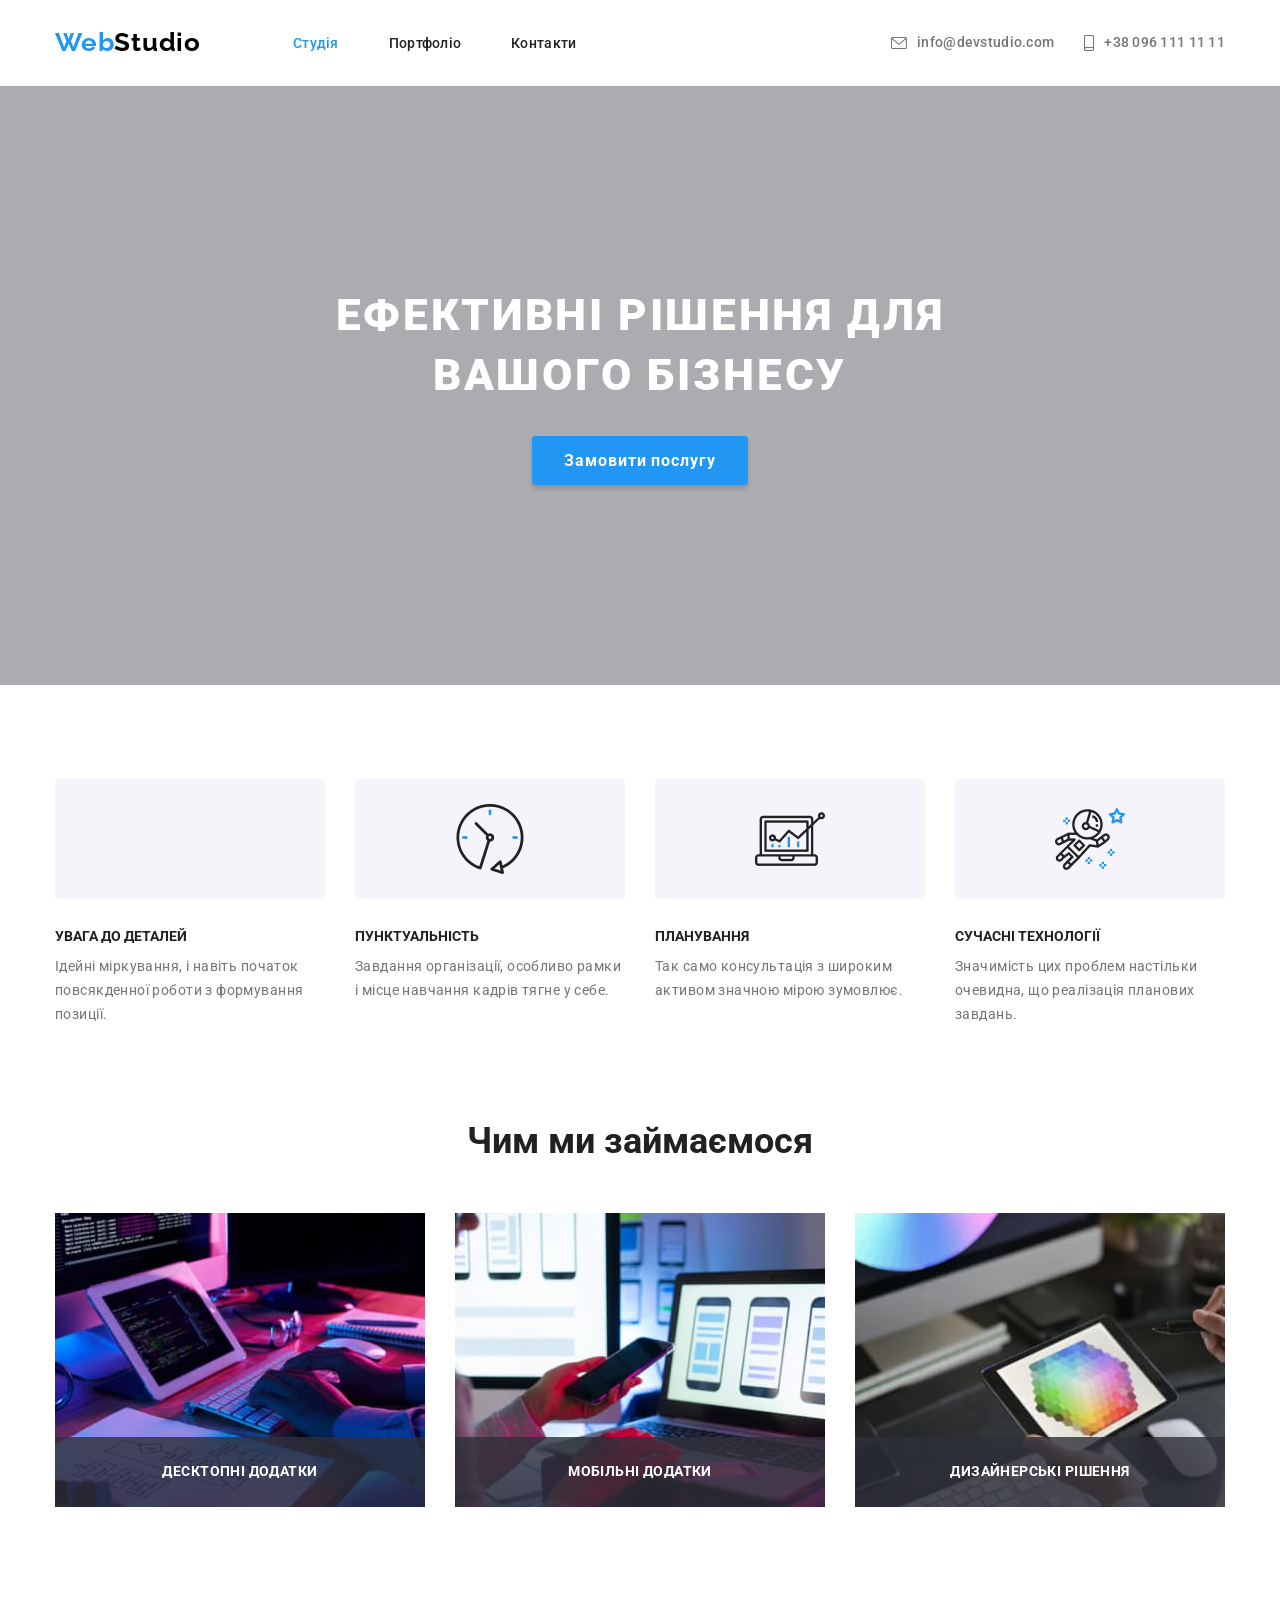
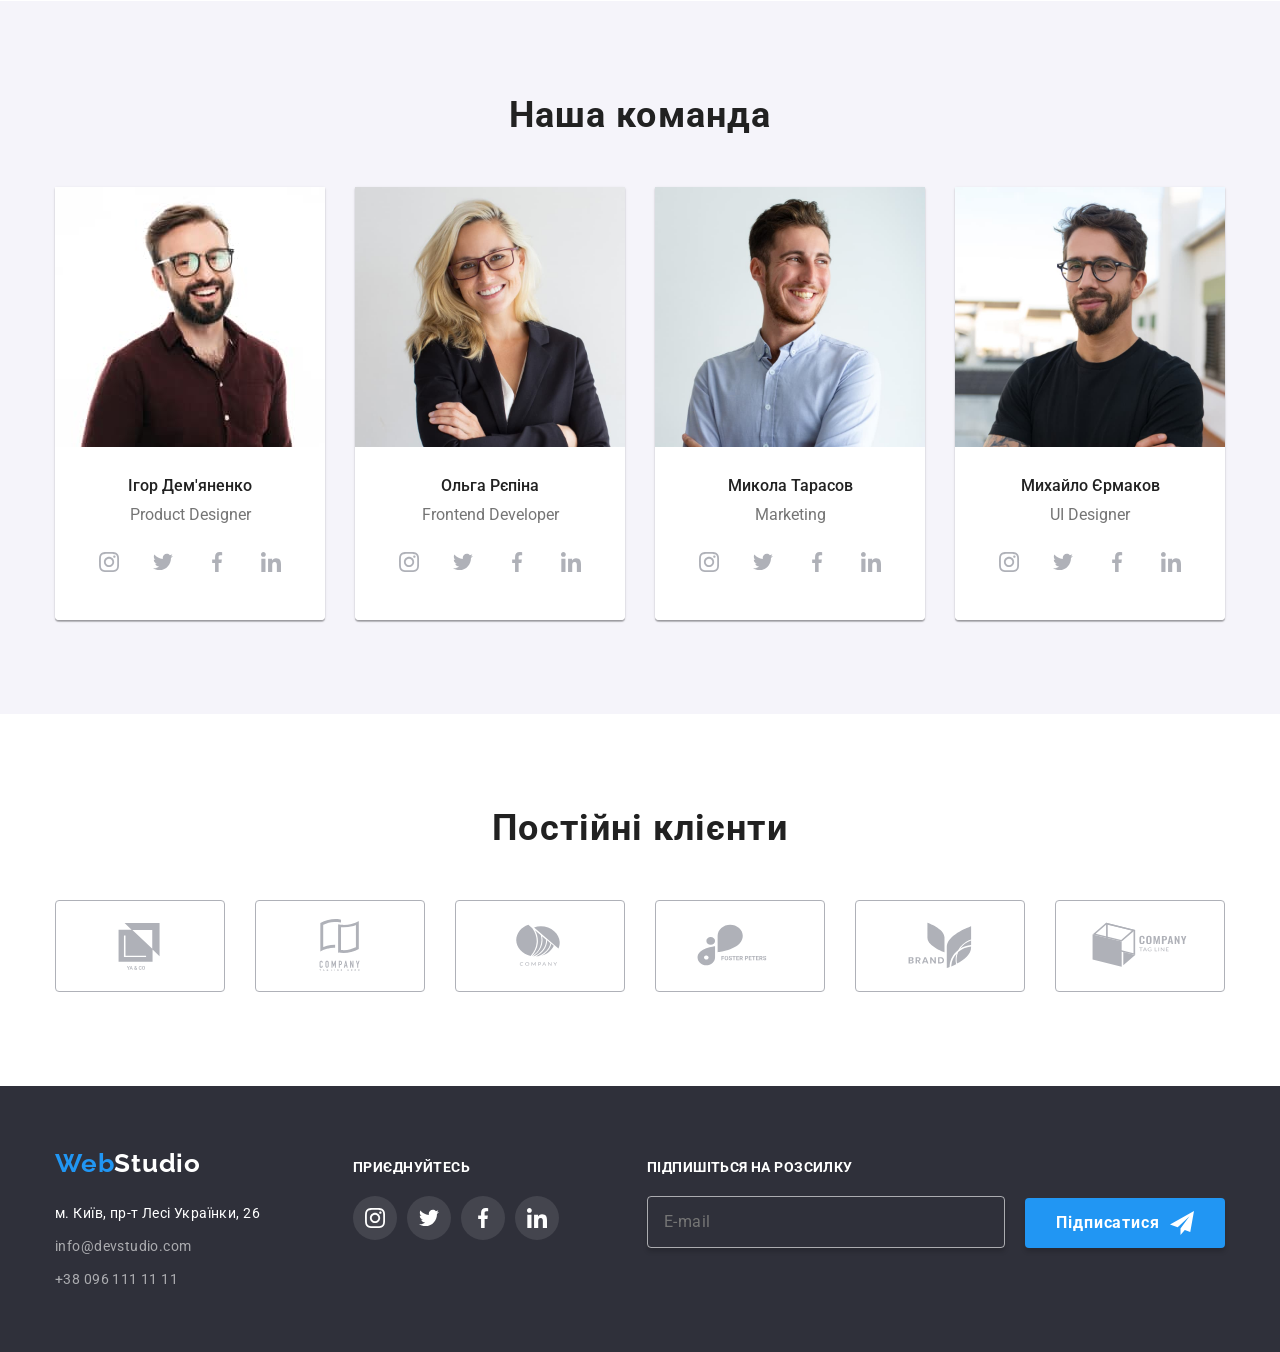
==== commit 9fa55587: "321 231" ====
--- a/index.html
+++ b/index.html
@@ -545,6 +545,7 @@
             </li>
           </ul>
         </div>
+      </div>
         <div class="div-form">
           <form class="footer__form">
             <label class="footer__lab">
--- a/style/main.css
+++ b/style/main.css
@@ -7,6 +7,7 @@
   padding-right: 15px;
   padding-left: 15px;
   margin: 0 auto;
+  outline: red;
 }
 @media screen and (min-width: 480px) {
   .container {
@@ -965,7 +966,7 @@
   transition: background-color 250ms cubic-bezier(0.4, 0, 0.2, 1);
 }
 .footer .foot__item:hover .foot__icon, .footer .foot__item:focus .foot__icon {
-  animation: move-box 250ms ease; /* Добавлено плавное вращение */
+  animation: move-box 250ms ease; 
 }
 @keyframes move-box {
   0% {
@@ -1023,6 +1024,9 @@
     width: 450px;
   }
 }
+@media screen and (min-width: 768px) {
+  
+}
 @media screen and (min-width: 1200px) {
   .footer__inp {
     width: 358px;
@@ -1159,6 +1163,9 @@
     width: 370px;
   }
 }
+@media screen and (min-width: 768px) {
+
+}
 @media screen and (min-width: 1200px) {
   .modal__inp {
     width: 448px;
